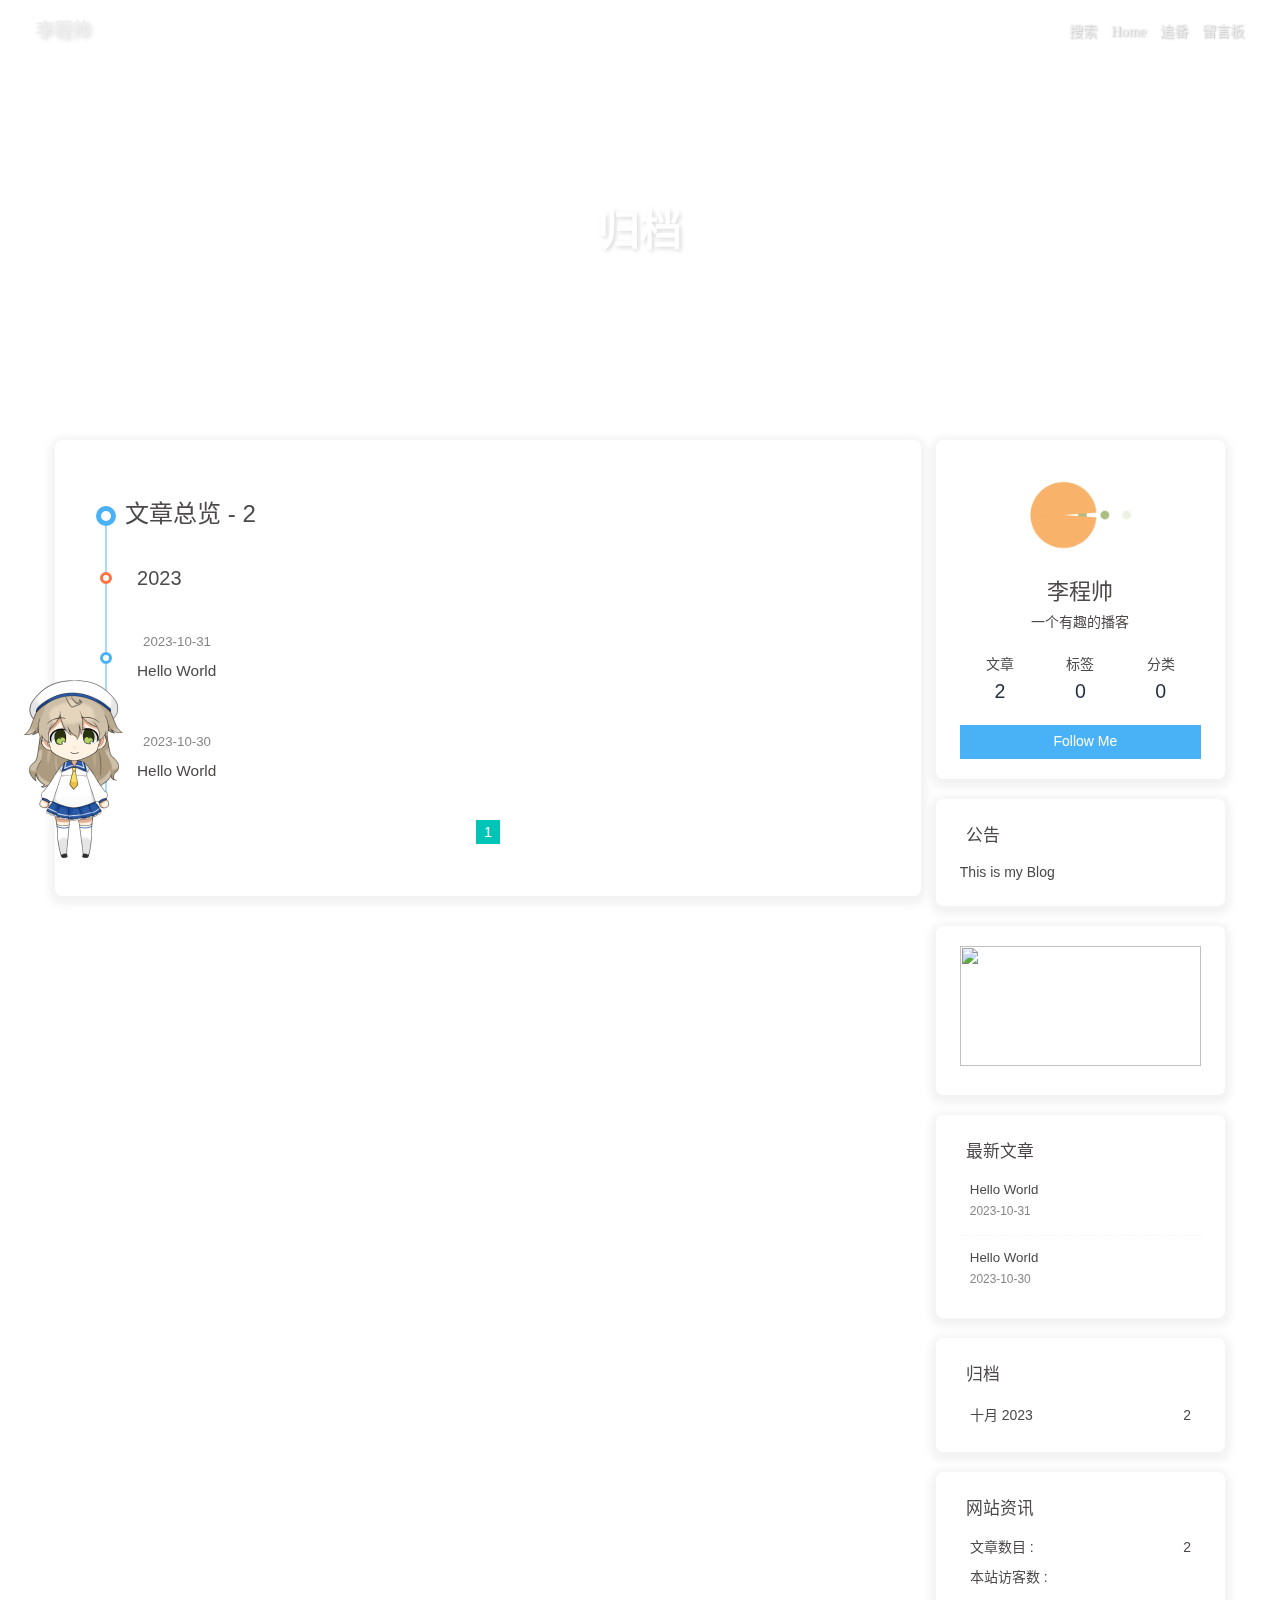
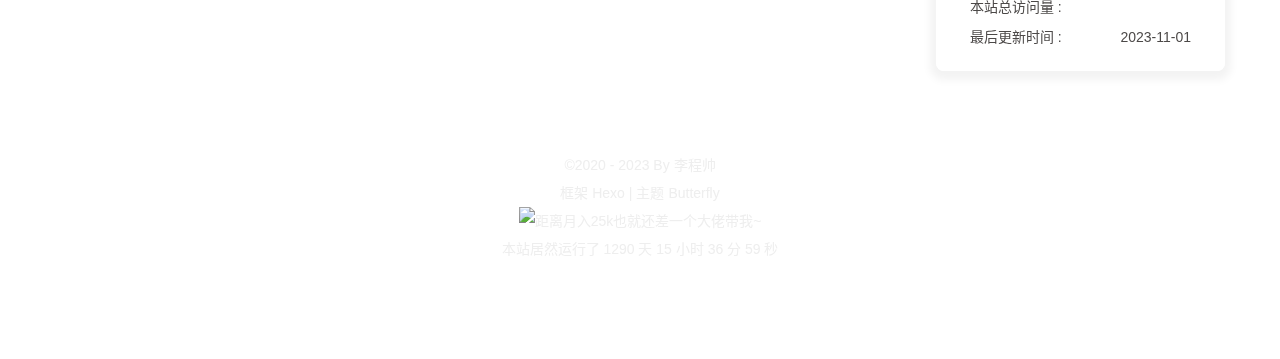
==== archives/index.html @ 9b832ccd "Site updated: 2023-11-01 10:49:32" ====
<!DOCTYPE html><html lang="zh-CN" data-theme="light"><head><meta charset="UTF-8"><meta http-equiv="X-UA-Compatible" content="IE=edge"><meta name="viewport" content="width=device-width, initial-scale=1.0,viewport-fit=cover"><title>归档 | 李程帅</title><meta name="author" content="李程帅"><meta name="copyright" content="李程帅"><meta name="format-detection" content="telephone=no"><meta name="theme-color" content="#ffffff"><meta name="description" content="一个有趣的播客">
<meta property="og:type" content="website">
<meta property="og:title" content="归档">
<meta property="og:url" content="https://lichengshuai123.github.io/archives/index.html">
<meta property="og:site_name" content="李程帅">
<meta property="og:description" content="一个有趣的播客">
<meta property="og:locale" content="zh_CN">
<meta property="og:image" content="https://i.loli.net/2021/02/24/5O1day2nriDzjSu.png">
<meta property="article:author" content="李程帅">
<meta property="article:tag" content="博客,李程帅,一个有趣的播客,李,程帅,生活明朗">
<meta name="twitter:card" content="summary">
<meta name="twitter:image" content="https://i.loli.net/2021/02/24/5O1day2nriDzjSu.png"><link rel="shortcut icon" href="/img/favicon.png"><link rel="canonical" href="https://lichengshuai123.github.io/archives/index.html"><link rel="preconnect" href="//cdn.jsdelivr.net"/><link rel="preconnect" href="//busuanzi.ibruce.info"/><link rel="manifest" href="/manifest.json"/><meta name="msapplication-TileColor" content="#3b70fc"/><link rel="apple-touch-icon" sizes="180x180" href="/img/siteicon/128.png"/><link rel="icon" type="image/png" sizes="32x32" href="/img/siteicon/32.png"/><link rel="icon" type="image/png" sizes="16x16" href="/img/siteicon/16.png"/><link rel="mask-icon" href="/img/siteicon/128.png" color="#5bbad5"/><link rel="stylesheet" href="/css/index.css"><link rel="stylesheet" href="https://cdn.jsdelivr.net/npm/@fortawesome/fontawesome-free/css/all.min.css" media="print" onload="this.media='all'"><link rel="stylesheet" href="https://cdn.jsdelivr.net/npm/@fancyapps/ui/dist/fancybox/fancybox.min.css" media="print" onload="this.media='all'"><script>const GLOBAL_CONFIG = {
  root: '/',
  algolia: undefined,
  localSearch: {"path":"/search.xml","preload":false,"top_n_per_article":1,"unescape":false,"languages":{"hits_empty":"找不到您查询的内容：${query}","hits_stats":"共找到 ${hits} 篇文章"}},
  translate: undefined,
  noticeOutdate: undefined,
  highlight: {"plugin":"highlighjs","highlightCopy":true,"highlightLang":true,"highlightHeightLimit":false},
  copy: {
    success: '复制成功',
    error: '复制错误',
    noSupport: '浏览器不支持'
  },
  relativeDate: {
    homepage: false,
    post: false
  },
  runtime: '',
  dateSuffix: {
    just: '刚刚',
    min: '分钟前',
    hour: '小时前',
    day: '天前',
    month: '个月前'
  },
  copyright: undefined,
  lightbox: 'fancybox',
  Snackbar: undefined,
  infinitegrid: {
    js: 'https://cdn.jsdelivr.net/npm/@egjs/infinitegrid/dist/infinitegrid.min.js',
    buttonText: '加载更多'
  },
  isPhotoFigcaption: false,
  islazyload: false,
  isAnchor: false,
  percent: {
    toc: true,
    rightside: false,
  },
  autoDarkmode: false
}</script><script id="config-diff">var GLOBAL_CONFIG_SITE = {
  title: '归档',
  isPost: false,
  isHome: false,
  isHighlightShrink: false,
  isToc: false,
  postUpdate: '2023-11-01 10:42:16'
}</script><script>(win=>{
      win.saveToLocal = {
        set: (key, value, ttl) => {
          if (ttl === 0) return
          const now = Date.now()
          const expiry = now + ttl * 86400000
          const item = {
            value,
            expiry
          }
          localStorage.setItem(key, JSON.stringify(item))
        },
      
        get: key => {
          const itemStr = localStorage.getItem(key)
      
          if (!itemStr) {
            return undefined
          }
          const item = JSON.parse(itemStr)
          const now = Date.now()
      
          if (now > item.expiry) {
            localStorage.removeItem(key)
            return undefined
          }
          return item.value
        }
      }
    
      win.getScript = (url, attr = {}) => new Promise((resolve, reject) => {
        const script = document.createElement('script')
        script.src = url
        script.async = true
        script.onerror = reject
        script.onload = script.onreadystatechange = function() {
          const loadState = this.readyState
          if (loadState && loadState !== 'loaded' && loadState !== 'complete') return
          script.onload = script.onreadystatechange = null
          resolve()
        }

        Object.keys(attr).forEach(key => {
          script.setAttribute(key, attr[key])
        })

        document.head.appendChild(script)
      })
    
      win.getCSS = (url, id = false) => new Promise((resolve, reject) => {
        const link = document.createElement('link')
        link.rel = 'stylesheet'
        link.href = url
        if (id) link.id = id
        link.onerror = reject
        link.onload = link.onreadystatechange = function() {
          const loadState = this.readyState
          if (loadState && loadState !== 'loaded' && loadState !== 'complete') return
          link.onload = link.onreadystatechange = null
          resolve()
        }
        document.head.appendChild(link)
      })
    
      win.activateDarkMode = () => {
        document.documentElement.setAttribute('data-theme', 'dark')
        if (document.querySelector('meta[name="theme-color"]') !== null) {
          document.querySelector('meta[name="theme-color"]').setAttribute('content', '#0d0d0d')
        }
      }
      win.activateLightMode = () => {
        document.documentElement.setAttribute('data-theme', 'light')
        if (document.querySelector('meta[name="theme-color"]') !== null) {
          document.querySelector('meta[name="theme-color"]').setAttribute('content', '#ffffff')
        }
      }
      const t = saveToLocal.get('theme')
    
        if (t === 'dark') activateDarkMode()
        else if (t === 'light') activateLightMode()
      
      const asideStatus = saveToLocal.get('aside-status')
      if (asideStatus !== undefined) {
        if (asideStatus === 'hide') {
          document.documentElement.classList.add('hide-aside')
        } else {
          document.documentElement.classList.remove('hide-aside')
        }
      }
    
      const detectApple = () => {
        if(/iPad|iPhone|iPod|Macintosh/.test(navigator.userAgent)){
          document.documentElement.classList.add('apple')
        }
      }
      detectApple()
    })(window)</script><link rel="stylesheet" href="/css/custom.css" media="defer" onload="this.media='all'"><!-- hexo injector head_end start --><link rel="stylesheet" href="https://cdn.cbd.int/hexo-butterfly-clock-anzhiyu/lib/clock.min.css" /><link rel="stylesheet" href="https://npm.elemecdn.com/anzhiyu-blog@2.0.4/css/runtime/runtime.min.css" media="print" onload="this.media='all'"><link rel="stylesheet" href="https://cdn.cbd.int/hexo-butterfly-tag-plugins-plus@latest/lib/assets/font-awesome-animation.min.css" media="defer" onload="this.media='all'"><link rel="stylesheet" href="https://cdn.cbd.int/hexo-butterfly-tag-plugins-plus@latest/lib/tag_plugins.css" media="defer" onload="this.media='all'"><script src="https://cdn.cbd.int/hexo-butterfly-tag-plugins-plus@latest/lib/assets/carousel-touch.js"></script><link rel="stylesheet" href="https://cdn.cbd.int/hexo-butterfly-wowjs/lib/animate.min.css" media="print" onload="this.media='screen'"><link rel="stylesheet" href="https://cdn.cbd.int/hexo-filter-gitcalendar/lib/gitcalendar.css" media="print" onload="this.media='all'"><!-- hexo injector head_end end --><meta name="generator" content="Hexo 6.3.0"><link rel="alternate" href="/atom.xml" title="李程帅" type="application/atom+xml">
</head><body><div id="web_bg"></div><div id="sidebar"><div id="menu-mask"></div><div id="sidebar-menus"><div class="avatar-img is-center"><img src="https://i.loli.net/2021/02/24/5O1day2nriDzjSu.png" onerror="onerror=null;src='/img/friend_404.gif'" alt="avatar"/></div><div class="sidebar-site-data site-data is-center"><a href="/archives/"><div class="headline">文章</div><div class="length-num">2</div></a><a href="/tags/"><div class="headline">标签</div><div class="length-num">0</div></a><a href="/categories/"><div class="headline">分类</div><div class="length-num">0</div></a></div><hr class="custom-hr"/><div class="menus_items"><div class="menus_item"><a class="site-page" href="/"><i class="fa-fw fas fa-home"></i><span> Home</span></a></div><div class="menus_item"><a class="site-page" href="/bangumis/index.html"><i class="fa-fw fas fa-home"></i><span> 追番</span></a></div><div class="menus_item"><a class="site-page" href="/comments/"><i class="fa-fw fas fa-envelope"></i><span> 留言板</span></a></div></div></div></div><div class="page" id="body-wrap"><header class="not-home-page" id="page-header"><nav id="nav"><span id="blog-info"><a href="/" title="李程帅"><span class="site-name">李程帅</span></a></span><div id="menus"><div id="search-button"><a class="site-page social-icon search" href="javascript:void(0);"><i class="fas fa-search fa-fw"></i><span> 搜索</span></a></div><div class="menus_items"><div class="menus_item"><a class="site-page" href="/"><i class="fa-fw fas fa-home"></i><span> Home</span></a></div><div class="menus_item"><a class="site-page" href="/bangumis/index.html"><i class="fa-fw fas fa-home"></i><span> 追番</span></a></div><div class="menus_item"><a class="site-page" href="/comments/"><i class="fa-fw fas fa-envelope"></i><span> 留言板</span></a></div></div><div id="toggle-menu"><a class="site-page" href="javascript:void(0);"><i class="fas fa-bars fa-fw"></i></a></div></div></nav><div id="page-site-info"><h1 id="site-title">归档</h1></div></header><main class="layout" id="content-inner"><div id="archive"><div class="article-sort-title">文章总览 - 2</div><div class="article-sort"><div class="article-sort-item year">2023</div><div class="article-sort-item no-article-cover"><div class="article-sort-item-info"><div class="article-sort-item-time"><i class="far fa-calendar-alt"></i><time class="post-meta-date-created" datetime="2023-10-31T08:25:34.477Z" title="发表于 2023-10-31 16:25:34">2023-10-31</time></div><a class="article-sort-item-title" href="/posts/4a17b156.html" title="Hello World">Hello World</a></div></div><div class="article-sort-item no-article-cover"><div class="article-sort-item-info"><div class="article-sort-item-time"><i class="far fa-calendar-alt"></i><time class="post-meta-date-created" datetime="2023-10-30T07:35:59.766Z" title="发表于 2023-10-30 15:35:59">2023-10-30</time></div><a class="article-sort-item-title" href="/posts/4a17b156.html" title="Hello World">Hello World</a></div></div></div><nav id="pagination"><div class="pagination"><span class="page-number current">1</span></div></nav></div><div class="aside-content" id="aside-content"><div class="card-widget card-info"><div class="is-center"><div class="avatar-img"><img src="https://i.loli.net/2021/02/24/5O1day2nriDzjSu.png" onerror="this.onerror=null;this.src='/img/friend_404.gif'" alt="avatar"/></div><div class="author-info__name">李程帅</div><div class="author-info__description">一个有趣的播客</div></div><div class="card-info-data site-data is-center"><a href="/archives/"><div class="headline">文章</div><div class="length-num">2</div></a><a href="/tags/"><div class="headline">标签</div><div class="length-num">0</div></a><a href="/categories/"><div class="headline">分类</div><div class="length-num">0</div></a></div><a id="card-info-btn" target="_blank" rel="noopener" href="https://github.com/xxxxxx"><i class="fab fa-github"></i><span>Follow Me</span></a></div><div class="card-widget card-announcement"><div class="item-headline"><i class="fas fa-bullhorn fa-shake"></i><span>公告</span></div><div class="announcement_content">This is my Blog</div></div><div class="sticky_layout"><div class="card-widget card-recent-post"><div class="item-headline"><i class="fas fa-history"></i><span>最新文章</span></div><div class="aside-list"><div class="aside-list-item no-cover"><div class="content"><a class="title" href="/posts/4a17b156.html" title="Hello World">Hello World</a><time datetime="2023-10-31T08:25:34.477Z" title="发表于 2023-10-31 16:25:34">2023-10-31</time></div></div><div class="aside-list-item no-cover"><div class="content"><a class="title" href="/posts/4a17b156.html" title="Hello World">Hello World</a><time datetime="2023-10-30T07:35:59.766Z" title="发表于 2023-10-30 15:35:59">2023-10-30</time></div></div></div></div><div class="card-widget card-archives"><div class="item-headline"><i class="fas fa-archive"></i><span>归档</span></div><ul class="card-archive-list"><li class="card-archive-list-item"><a class="card-archive-list-link" href="/archives/2023/10/"><span class="card-archive-list-date">十月 2023</span><span class="card-archive-list-count">2</span></a></li></ul></div><div class="card-widget card-webinfo"><div class="item-headline"><i class="fas fa-chart-line"></i><span>网站资讯</span></div><div class="webinfo"><div class="webinfo-item"><div class="item-name">文章数目 :</div><div class="item-count">2</div></div><div class="webinfo-item"><div class="item-name">本站访客数 :</div><div class="item-count" id="busuanzi_value_site_uv"><i class="fa-solid fa-spinner fa-spin"></i></div></div><div class="webinfo-item"><div class="item-name">本站总访问量 :</div><div class="item-count" id="busuanzi_value_site_pv"><i class="fa-solid fa-spinner fa-spin"></i></div></div><div class="webinfo-item"><div class="item-name">最后更新时间 :</div><div class="item-count" id="last-push-date" data-lastPushDate="2023-11-01T02:42:16.725Z"><i class="fa-solid fa-spinner fa-spin"></i></div></div></div></div></div></div></main><footer id="footer"><div id="footer-wrap"><div class="copyright">&copy;2020 - 2023 By 李程帅</div><div class="framework-info"><span>框架 </span><a target="_blank" rel="noopener" href="https://hexo.io">Hexo</a><span class="footer-separator">|</span><span>主题 </span><a target="_blank" rel="noopener" href="https://github.com/jerryc127/hexo-theme-butterfly">Butterfly</a></div></div></footer></div><div id="rightside"><div id="rightside-config-hide"><button id="darkmode" type="button" title="浅色和深色模式转换"><i class="fas fa-adjust"></i></button><button id="hide-aside-btn" type="button" title="单栏和双栏切换"><i class="fas fa-arrows-alt-h"></i></button></div><div id="rightside-config-show"><button id="rightside-config" type="button" title="设置"><i class="fas fa-cog fa-spin"></i></button><button id="go-up" type="button" title="回到顶部"><span class="scroll-percent"></span><i class="fas fa-arrow-up"></i></button></div></div><div><script src="/js/utils.js"></script><script src="/js/main.js"></script><script src="https://cdn.jsdelivr.net/npm/@fancyapps/ui/dist/fancybox/fancybox.umd.min.js"></script><div class="js-pjax"></div><div class="aplayer no-destroy" data-id="8152976493" data-server="netease" data-type="playlist"   data-order="list" data-fixed="true" data-preload="auto" data-autoplay="false" data-mutex="true" ></div><link rel="stylesheet" href="https://cdn.jsdelivr.net/npm/aplayer/dist/APlayer.min.css" media="print" onload="this.media='all'"><script src="https://cdn.jsdelivr.net/npm/aplayer/dist/APlayer.min.js"></script><script src="https://cdn.jsdelivr.net/npm/butterfly-extsrc/metingjs/dist/Meting.min.js"></script><div class="app-refresh" id="app-refresh" style="position: fixed;top: -2.2rem;left: 0;right: 0;z-index: 99999;padding: 0 1rem;font-size: 15px;height: 2.2rem;transition: all 0.3s ease;"><div class="app-refresh-wrap" style=" display: flex;color: #fff;height: 100%;align-items: center;justify-content: center;"><label>✨ 有新文章啦！ 👉</label><a href="javascript:void(0)" onclick="location.reload()"><span style="color: #fff;text-decoration: underline;cursor: pointer;">🍗点击食用🍔</span></a></div></div><script>if ('serviceWorker' in navigator) {
if (navigator.serviceWorker.controller) {
navigator.serviceWorker.addEventListener('controllerchange', function() {
showNotification()
})
}
window.addEventListener('load', function() {
navigator.serviceWorker.register('/sw.js')
})
}
function showNotification() {
if (GLOBAL_CONFIG.Snackbar) {
var snackbarBg =
document.documentElement.getAttribute('data-theme') === 'light' ?
GLOBAL_CONFIG.Snackbar.bgLight :
GLOBAL_CONFIG.Snackbar.bgDark
var snackbarPos = GLOBAL_CONFIG.Snackbar.position
Snackbar.show({
text: '✨ 有新文章啦！ 👉',
backgroundColor: snackbarBg,
duration: 500000,
pos: snackbarPos,
actionText: '🍗点击食用🍔',
actionTextColor: '#fff',
onActionClick: function(e) {
location.reload()
},
})
} else {
var showBg =
document.documentElement.getAttribute('data-theme') === 'light' ?
'#3b70fc' :
'#1f1f1f'
var cssText = `top: 0; background: ${showBg};`
document.getElementById('app-refresh').style.cssText = cssText
}
}</script><script async data-pjax src="//busuanzi.ibruce.info/busuanzi/2.3/busuanzi.pure.mini.js"></script><div id="local-search"><div class="search-dialog"><nav class="search-nav"><span class="search-dialog-title">搜索</span><span id="loading-status"></span><button class="search-close-button"><i class="fas fa-times"></i></button></nav><div class="is-center" id="loading-database"><i class="fas fa-spinner fa-pulse"></i><span>  数据库加载中</span></div><div class="search-wrap"><div id="local-search-input"><div class="local-search-box"><input class="local-search-box--input" placeholder="搜索文章" type="text"/></div></div><hr/><div id="local-search-results"></div><div id="local-search-stats-wrap"></div></div></div><div id="search-mask"></div><script src="/js/search/local-search.js"></script></div></div><!-- hexo injector body_end start --><script data-pjax>
  function butterfly_clock_anzhiyu_injector_config(){
    var parent_div_git = document.getElementsByClassName('sticky_layout')[0];
    var item_html = '<div class="card-widget card-clock"><div class="card-glass"><div class="card-background"><div class="card-content"><div id="hexo_electric_clock"><img class="entered loading" id="card-clock-loading" src="https://cdn.cbd.int/hexo-butterfly-clock-anzhiyu/lib/loading.gif" style="height: 120px; width: 100%;" data-ll-status="loading"/></div></div></div></div></div>';
    console.log('已挂载butterfly_clock_anzhiyu')
    if(parent_div_git) {
      parent_div_git.insertAdjacentHTML("afterbegin",item_html)
    }
  }
  var elist = 'null'.split(',');
  var cpage = location.pathname;
  var epage = 'all';
  var qweather_key = 'c37abbc8c09d4a4fad626cb97861a709';
  var gaud_map_key = 'bf216744635fb672d62b3c14b58763b3';
  var baidu_ak_key = 'undefined';
  var flag = 0;
  var clock_rectangle = '112.982279,28.19409';
  var clock_default_rectangle_enable = 'false';

  for (var i=0;i<elist.length;i++){
    if (cpage.includes(elist[i])){
      flag++;
    }
  }

  if ((epage ==='all')&&(flag == 0)){
    butterfly_clock_anzhiyu_injector_config();
  }
  else if (epage === cpage){
    butterfly_clock_anzhiyu_injector_config();
  }
  </script><script src="https://widget.qweather.net/simple/static/js/he-simple-common.js?v=2.0"></script><script data-pjax src="https://cdn.cbd.int/hexo-butterfly-clock-anzhiyu/lib/clock.min.js"></script><script data-pjax>
  function butterfly_footer_beautify_injector_config(){
    var parent_div_git = document.getElementById('footer-wrap');
    var item_html = '<div id="workboard"></div><p id="ghbdages"><a class="github-badge" target="_blank" href="https://hexo.io/" style="margin-inline:5px" data-title="博客框架为Hexo_v5.4.0" title=""><img src="https://img.shields.io/badge/Frame-Hexo-blue?style=flat&amp;logo=hexo" alt=""/></a><a class="github-badge" target="_blank" href="https://butterfly.js.org/" style="margin-inline:5px" data-title="主题版本Butterfly_v4.2.2" title=""><img src="https://img.shields.io/badge/Theme-Butterfly-6513df?style=flat&amp;logo=bitdefender" alt=""/></a><a class="github-badge" target="_blank" href="https://www.jsdelivr.com/" style="margin-inline:5px" data-title="本站使用JsDelivr为静态资源提供CDN加速" title=""><img src="https://img.shields.io/badge/CDN-jsDelivr-orange?style=flat&amp;logo=jsDelivr" alt=""/></a><a class="github-badge" target="_blank" href="https://beian.miit.gov.cn/#/Integrated/index" style="margin-inline:5px" data-title="本站已在湘进行备案" title=""><img src="https://img.shields.io/badge/湘ICP备-2022004213号-e1d492?style=flat&amp;logo=[data-uri]" alt=""/></a><a class="github-badge" target="_blank" href="https://github.com/" style="margin-inline:5px" data-title="本站项目由Github托管" title=""><img src="https://img.shields.io/badge/Source-Github-d021d6?style=flat&amp;logo=GitHub" alt=""/></a><a class="github-badge" target="_blank" href="http://creativecommons.org/licenses/by-nc-sa/4.0/" style="margin-inline:5px" data-title="本站采用知识共享署名-非商业性使用-相同方式共享4.0国际许可协议进行许可" title=""><img src="https://img.shields.io/badge/Copyright-BY--NC--SA%204.0-d42328?style=flat&amp;logo=Claris" alt=""/></a></p>';
    console.log('已挂载butterfly_footer_beautify')
    parent_div_git.insertAdjacentHTML("beforeend",item_html)
    }
  var elist = 'null'.split(',');
  var cpage = location.pathname;
  var epage = 'all';
  var flag = 0;

  for (var i=0;i<elist.length;i++){
    if (cpage.includes(elist[i])){
      flag++;
    }
  }

  if ((epage ==='all')&&(flag == 0)){
    butterfly_footer_beautify_injector_config();
  }
  else if (epage === cpage){
    butterfly_footer_beautify_injector_config();
  }
  </script><script async src="/js/runtime/runtime.min.js"></script><script async src="/js/ali_font.js"></script><div class="js-pjax"><script async="async">var arr = document.getElementsByClassName('recent-post-item');
for(var i = 0;i<arr.length;i++){
    arr[i].classList.add('wow');
    arr[i].classList.add('animate__zoomIn');
    arr[i].setAttribute('data-wow-duration', '1.5s');
    arr[i].setAttribute('data-wow-delay', '200ms');
    arr[i].setAttribute('data-wow-offset', '30');
    arr[i].setAttribute('data-wow-iteration', '1');
  }</script><script async="async">var arr = document.getElementsByClassName('card-widget');
for(var i = 0;i<arr.length;i++){
    arr[i].classList.add('wow');
    arr[i].classList.add('animate__zoomIn');
    arr[i].setAttribute('data-wow-duration', '');
    arr[i].setAttribute('data-wow-delay', '200ms');
    arr[i].setAttribute('data-wow-offset', '');
    arr[i].setAttribute('data-wow-iteration', '');
  }</script><script async="async">var arr = document.getElementsByClassName('flink-list-card');
for(var i = 0;i<arr.length;i++){
    arr[i].classList.add('wow');
    arr[i].classList.add('animate__flipInY');
    arr[i].setAttribute('data-wow-duration', '3s');
    arr[i].setAttribute('data-wow-delay', '');
    arr[i].setAttribute('data-wow-offset', '');
    arr[i].setAttribute('data-wow-iteration', '');
  }</script><script async="async">var arr = document.getElementsByClassName('flink-list-card');
for(var i = 0;i<arr.length;i++){
    arr[i].classList.add('wow');
    arr[i].classList.add('animate__animated');
    arr[i].setAttribute('data-wow-duration', '3s');
    arr[i].setAttribute('data-wow-delay', '');
    arr[i].setAttribute('data-wow-offset', '');
    arr[i].setAttribute('data-wow-iteration', '');
  }</script><script async="async">var arr = document.getElementsByClassName('article-sort-item');
for(var i = 0;i<arr.length;i++){
    arr[i].classList.add('wow');
    arr[i].classList.add('animate__slideInRight');
    arr[i].setAttribute('data-wow-duration', '1.5s');
    arr[i].setAttribute('data-wow-delay', '');
    arr[i].setAttribute('data-wow-offset', '');
    arr[i].setAttribute('data-wow-iteration', '');
  }</script><script async="async">var arr = document.getElementsByClassName('site-card');
for(var i = 0;i<arr.length;i++){
    arr[i].classList.add('wow');
    arr[i].classList.add('animate__flipInY');
    arr[i].setAttribute('data-wow-duration', '3s');
    arr[i].setAttribute('data-wow-delay', '');
    arr[i].setAttribute('data-wow-offset', '');
    arr[i].setAttribute('data-wow-iteration', '');
  }</script><script async="async">var arr = document.getElementsByClassName('site-card');
for(var i = 0;i<arr.length;i++){
    arr[i].classList.add('wow');
    arr[i].classList.add('animate__animated');
    arr[i].setAttribute('data-wow-duration', '3s');
    arr[i].setAttribute('data-wow-delay', '');
    arr[i].setAttribute('data-wow-offset', '');
    arr[i].setAttribute('data-wow-iteration', '');
  }</script></div><script defer src="https://cdn.cbd.int/hexo-butterfly-wowjs/lib/wow.min.js"></script><script defer src="https://cdn.cbd.int/hexo-butterfly-wowjs/lib/wow_init.js"></script><script data-pjax src="https://cdn.cbd.int/hexo-filter-gitcalendar/lib/gitcalendar.js"></script><script data-pjax>
  function gitcalendar_injector_config(){
      var parent_div_git = document.getElementById('recent-posts');
      var item_html = '<div class="recent-post-item" id="gitcalendarBar" style="width:100%;height:auto;padding:10px;"><style>#git_container{min-height: 280px}@media screen and (max-width:650px) {#git_container{min-height: 0px}}</style><div id="git_loading" style="width:10%;height:100%;margin:0 auto;display: block;"><svg xmlns="http://www.w3.org/2000/svg" xmlns:xlink="http://www.w3.org/1999/xlink" viewBox="0 0 50 50" style="enable-background:new 0 0 50 50" xml:space="preserve"><path fill="#d0d0d0" d="M25.251,6.461c-10.318,0-18.683,8.365-18.683,18.683h4.068c0-8.071,6.543-14.615,14.615-14.615V6.461z" transform="rotate(275.098 25 25)"><animatetransform attributeType="xml" attributeName="transform" type="rotate" from="0 25 25" to="360 25 25" dur="0.6s" repeatCount="indefinite"></animatetransform></path></svg><style>#git_container{display: none;}</style></div><div id="git_container"></div></div>';
      parent_div_git.insertAdjacentHTML("afterbegin",item_html)
      console.log('已挂载gitcalendar')
      }

    if( document.getElementById('recent-posts') && (location.pathname ==='/'|| '/' ==='all')){
        gitcalendar_injector_config()
        GitCalendarInit("https://github.anheyu.com/api?lichengshuai123",['#e4dfd7', '#f9f4dc', '#f7e8aa', '#f7e8aa', '#f8df72', '#fcd217', '#fcc515', '#f28e16', '#fb8b05', '#d85916', '#f43e06'],'lichengshuai123')
    }
  </script><!-- hexo injector body_end end --><script src="/live2dw/lib/L2Dwidget.min.js?094cbace49a39548bed64abff5988b05"></script><script>L2Dwidget.init({"tagMode":false,"debug":false,"model":{"jsonPath":"/live2dw/assets/koharu.model.json"},"display":{"position":"left","width":150,"height":300},"mobile":{"show":true},"log":false,"pluginJsPath":"lib/","pluginModelPath":"assets/","pluginRootPath":"live2dw/"});</script></body></html>
---- css/custom.css ----
/* @font-face {
  font-family: Candyhome;
  src: url(https://npm.elemecdn.com/anzhiyu-blog@1.1.6/fonts/Candyhome.ttf);
  font-display: swap;
  font-weight: lighter;
} */
@font-face {
    font-family: ZhuZiAYuanJWD;
    src: url(https://npm.elemecdn.com/anzhiyu-blog@1.1.6/fonts/ZhuZiAWan.woff2);
    font-display: swap;
    font-weight: lighter;
  }
  
  div#menus {
    font-family: "ZhuZiAYuanJWD";
  }
  h1#site-title {
    font-family: ZhuZiAYuanJWD;
    font-size: 3em !important;
  }
  a.article-title,
  a.blog-slider__title,
  a.categoryBar-list-link,
  h1.post-title {
    font-family: ZhuZiAYuanJWD;
  }
  
  .iconfont {
    font-family: "iconfont" !important;
    font-size: 3em;
    /* 可以定义图标大小 */
    font-style: normal;
    -webkit-font-smoothing: antialiased;
    -moz-osx-font-smoothing: grayscale;
  }
  
  /* 时间轴生肖icon */
  svg.icon {
    /* 这里定义svg.icon，避免和Butterfly自带的note标签冲突 */
    width: 1em;
    height: 1em;
    /* width和height定义图标的默认宽度和高度*/
    vertical-align: -0.15em;
    fill: currentColor;
    overflow: hidden;
  }
  
  .icon-zhongbiao::before {
    color: #f7c768;
  }
  
  /* bilibli番剧插件 */
  #article-container .bangumi-tab.bangumi-active {
    background: var(--anzhiyu-theme);
    color: var(--anzhiyu-ahoverbg);
    border-radius: 10px;
  }
  a.bangumi-tab:hover {
    text-decoration: none !important;
  }
  .bangumi-button:hover {
    background: var(--anzhiyu-theme) !important;
    border-radius: 10px !important;
    color: var(--anzhiyu-ahoverbg) !important;
  }
  a.bangumi-button.bangumi-nextpage:hover {
    text-decoration: none !important;
  }
  .bangumi-button {
    padding: 5px 10px !important;
  }
  
  a.bangumi-tab {
    padding: 5px 10px !important;
  }
  svg.icon.faa-tada {
    font-size: 1.1em;
  }
  .bangumi-info-item {
    border-right: 1px solid #f2b94b;
  }
  .bangumi-info-item span {
    color: #f2b94b;
  }
  .bangumi-info-item em {
    color: #f2b94b;
  }
  
  /* 解决artitalk的图标问题 */
  #uploadSource > svg {
    width: 1.19em;
    height: 1.5em;
  }
  
  /*top-img黑色透明玻璃效果移除，不建议加，除非你执着于完全一图流或者背景图对比色明显 */
  #page-header:not(.not-top-img):before {
    background-color: transparent !important;
  }
  
  /* 首页文章卡片 */
  #recent-posts > .recent-post-item {
    background: rgba(255, 255, 255, 0.9);
  }
  
  /* 首页侧栏卡片 */
  #aside-content .card-widget {
    background: rgba(255, 255, 255, 0.9);
  }
  
  /* 文章页面正文背景 */
  div#post {
    background: rgba(255, 255, 255, 0.9);
  }
  
  /* 分页页面 */
  div#page {
    background: rgba(255, 255, 255, 0.9);
  }
  
  /* 归档页面 */
  div#archive {
    background: rgba(255, 255, 255, 0.9);
  }
  
  /* 标签页面 */
  div#tag {
    background: rgba(255, 255, 255, 0.9);
  }
  
  /* 分类页面 */
  div#category {
    background: rgba(255, 255, 255, 0.9);
  }
  
  /*夜间模式伪类遮罩层透明*/
  [data-theme="dark"] #recent-posts > .recent-post-item {
    background: #121212;
  }
  
  [data-theme="dark"] .card-widget {
    background: #121212 !important;
  }
  
  [data-theme="dark"] div#post {
    background: #121212 !important;
  }
  
  [data-theme="dark"] div#tag {
    background: #121212 !important;
  }
  
  [data-theme="dark"] div#archive {
    background: #121212 !important;
  }
  
  [data-theme="dark"] div#page {
    background: #121212 !important;
  }
  
  [data-theme="dark"] div#category {
    background: #121212 !important;
  }
  
  [data-theme="dark"] div#category {
    background: transparent !important;
  }
  /* 页脚透明 */
  #footer {
    background: transparent !important;
  }
  
  /* 头图透明 */
  #page-header {
    background: transparent !important;
  }
  
  #rightside > div > button {
    border-radius: 5px;
  }
  
  /* 滚动条 */
  
  ::-webkit-scrollbar {
    width: 10px;
    height: 10px;
  }
  
  ::-webkit-scrollbar-thumb {
    background-color: #3b70fc;
    border-radius: 2em;
  }
  
  ::-webkit-scrollbar-corner {
    background-color: transparent;
  }
  
  ::-moz-selection {
    color: #fff;
    background-color: #3b70fc;
  }
  
  /* 音乐播放器 */
  
  /* .aplayer .aplayer-lrc {
    display: none !important;
  } */
  
  .aplayer.aplayer-fixed.aplayer-narrow .aplayer-body {
    left: -66px !important;
    transition: all 0.3s;
    /* 默认情况下缩进左侧66px，只留一点箭头部分 */
  }
  
  .aplayer.aplayer-fixed.aplayer-narrow .aplayer-body:hover {
    left: 0 !important;
    transition: all 0.3s;
    /* 鼠标悬停是左侧缩进归零，完全显示按钮 */
  }
  
  .aplayer.aplayer-fixed {
    z-index: 999999 !important;
  }
  
  /* 评论框  */
  .vwrap {
    box-shadow: 2px 2px 5px #bbb;
    background: rgba(255, 255, 255, 0.3);
    border-radius: 8px;
    padding: 30px;
    margin: 30px 0px 30px 0px;
  }
  
  /* 设置评论框 */
  
  .vcard {
    box-shadow: 2px 2px 5px #bbb;
    background: rgba(255, 255, 255, 0.3);
    border-radius: 8px;
    padding: 30px;
    margin: 30px 0px 0px 0px;
  }
  
  /* md网站下划线 */
  #article-container a:hover {
    text-decoration: none !important;
  }
  
  #article-container #hpp_talk p img {
    display: inline;
  }
  
  /* 404页面 */
  #error-wrap {
    position: absolute;
    top: 40%;
    right: 0;
    left: 0;
    margin: 0 auto;
    padding: 0 1rem;
    max-width: 1000px;
    transform: translate(0, -50%);
  }
  
  #error-wrap .error-content {
    display: flex;
    flex-direction: row;
    justify-content: center;
    align-items: center;
    margin: 0 1rem;
    height: 18rem;
    border-radius: 8px;
    background: var(--card-bg);
    box-shadow: var(--card-box-shadow);
    transition: all 0.3s;
  }
  
  #error-wrap .error-content .error-img {
    box-flex: 1;
    flex: 1;
    height: 100%;
    border-top-left-radius: 8px;
    border-bottom-left-radius: 8px;
    background-color: #3b70fc;
    background-position: center;
    background-size: cover;
  }
  
  #error-wrap .error-content .error-info {
    box-flex: 1;
    flex: 1;
    padding: 0.5rem;
    text-align: center;
    font-size: 14px;
    font-family: Titillium Web, "PingFang SC", "Hiragino Sans GB", "Microsoft JhengHei", "Microsoft YaHei", sans-serif;
  }
  #error-wrap .error-content .error-info .error_title {
    margin-top: -4rem;
    font-size: 9em;
  }
  #error-wrap .error-content .error-info .error_subtitle {
    margin-top: -3.5rem;
    word-break: break-word;
    font-size: 1.6em;
  }
  #error-wrap .error-content .error-info a {
    display: inline-block;
    margin-top: 0.5rem;
    padding: 0.3rem 1.5rem;
    background: var(--btn-bg);
    color: var(--btn-color);
  }
  
  #body-wrap.error .aside-list {
    display: flex;
    flex-direction: row;
    flex-wrap: nowrap;
    bottom: 0px;
    position: absolute;
    padding: 1rem;
    width: 100%;
    overflow: scroll;
  }
  
  #body-wrap.error .aside-list .aside-list-group {
    display: flex;
    flex-direction: row;
    flex-wrap: nowrap;
    max-width: 1200px;
    margin: 0 auto;
  }
  
  #body-wrap.error .aside-list .aside-list-item {
    padding: 0.5rem;
  }
  
  #body-wrap.error .aside-list .aside-list-item img {
    width: 100%;
    object-fit: cover;
    border-radius: 12px;
  }
  
  #body-wrap.error .aside-list .aside-list-item .thumbnail {
    overflow: hidden;
    width: 230px;
    height: 143px;
    background: var(--anzhiyu-card-bg);
    display: flex;
  }
  
  #body-wrap.error .aside-list .aside-list-item .content .title {
    -webkit-line-clamp: 2;
    overflow: hidden;
    display: -webkit-box;
    -webkit-box-orient: vertical;
    line-height: 1.5;
    justify-content: center;
    align-items: flex-end;
    align-content: center;
    padding-top: 0.5rem;
    color: white;
  }
  
  #body-wrap.error .aside-list .aside-list-item .content time {
    display: none;
  }
  
  /* 代码框主题 */
  #article-container figure.highlight {
    border-radius: 10px;
  }
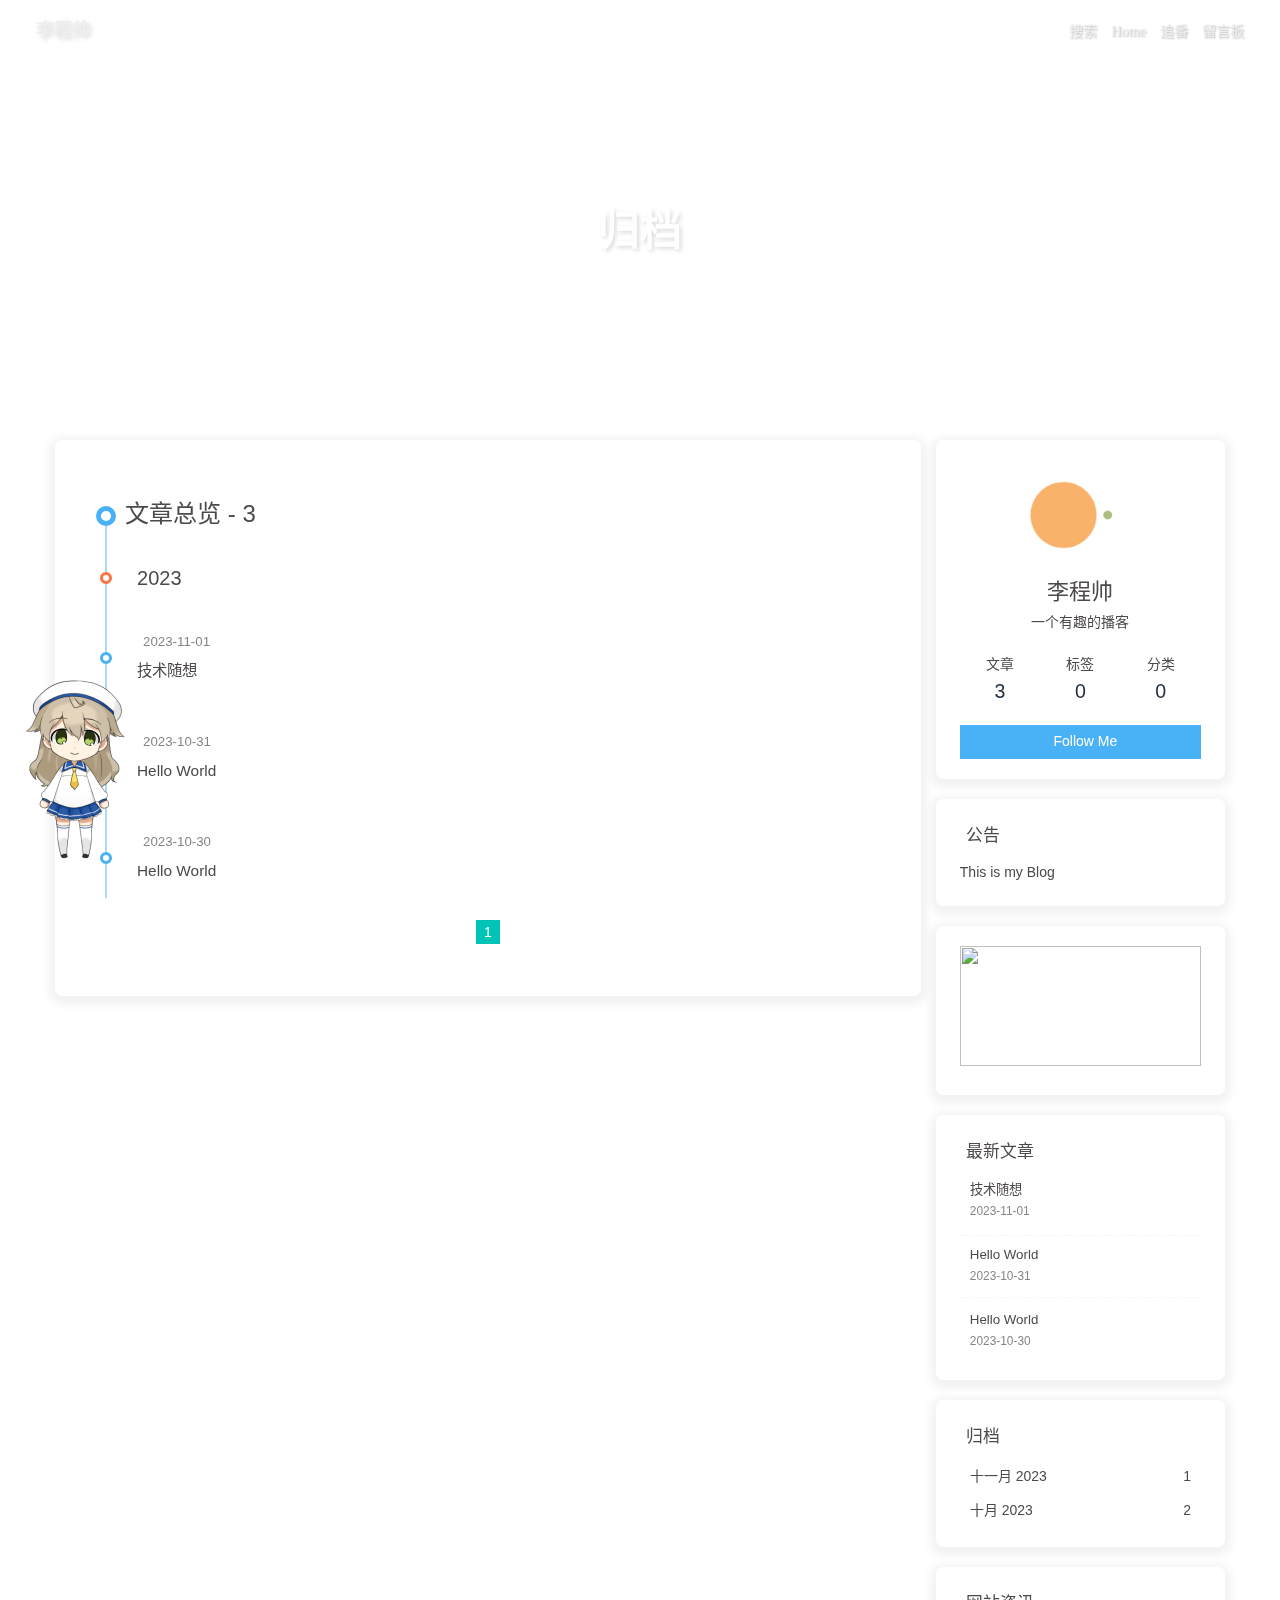
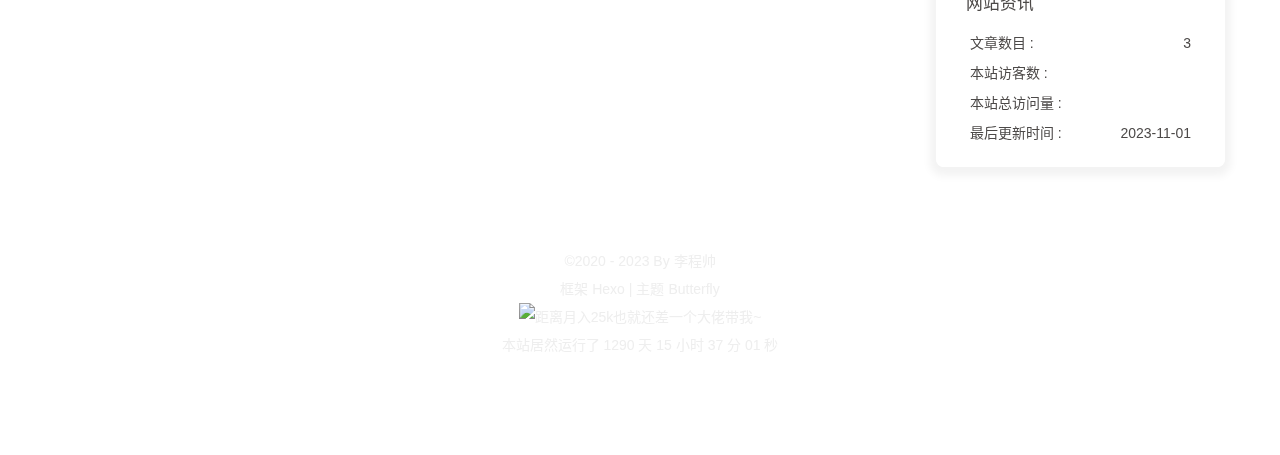
==== commit 810b75cf: "Site updated: 2023-11-01 10:58:13" ====
--- a/archives/index.html
+++ b/archives/index.html
@@ -54,7 +54,7 @@
   isHome: false,
   isHighlightShrink: false,
   isToc: false,
-  postUpdate: '2023-11-01 10:42:16'
+  postUpdate: '2023-11-01 10:54:49'
 }</script><script>(win=>{
       win.saveToLocal = {
         set: (key, value, ttl) => {
@@ -151,8 +151,8 @@
         }
       }
       detectApple()
-    })(window)</script><link rel="stylesheet" href="/css/custom.css" media="defer" onload="this.media='all'"><!-- hexo injector head_end start --><link rel="stylesheet" href="https://cdn.cbd.int/hexo-butterfly-clock-anzhiyu/lib/clock.min.css" /><link rel="stylesheet" href="https://npm.elemecdn.com/anzhiyu-blog@2.0.4/css/runtime/runtime.min.css" media="print" onload="this.media='all'"><link rel="stylesheet" href="https://cdn.cbd.int/hexo-butterfly-tag-plugins-plus@latest/lib/assets/font-awesome-animation.min.css" media="defer" onload="this.media='all'"><link rel="stylesheet" href="https://cdn.cbd.int/hexo-butterfly-tag-plugins-plus@latest/lib/tag_plugins.css" media="defer" onload="this.media='all'"><script src="https://cdn.cbd.int/hexo-butterfly-tag-plugins-plus@latest/lib/assets/carousel-touch.js"></script><link rel="stylesheet" href="https://cdn.cbd.int/hexo-butterfly-wowjs/lib/animate.min.css" media="print" onload="this.media='screen'"><link rel="stylesheet" href="https://cdn.cbd.int/hexo-filter-gitcalendar/lib/gitcalendar.css" media="print" onload="this.media='all'"><!-- hexo injector head_end end --><meta name="generator" content="Hexo 6.3.0"><link rel="alternate" href="/atom.xml" title="李程帅" type="application/atom+xml">
-</head><body><div id="web_bg"></div><div id="sidebar"><div id="menu-mask"></div><div id="sidebar-menus"><div class="avatar-img is-center"><img src="https://i.loli.net/2021/02/24/5O1day2nriDzjSu.png" onerror="onerror=null;src='/img/friend_404.gif'" alt="avatar"/></div><div class="sidebar-site-data site-data is-center"><a href="/archives/"><div class="headline">文章</div><div class="length-num">2</div></a><a href="/tags/"><div class="headline">标签</div><div class="length-num">0</div></a><a href="/categories/"><div class="headline">分类</div><div class="length-num">0</div></a></div><hr class="custom-hr"/><div class="menus_items"><div class="menus_item"><a class="site-page" href="/"><i class="fa-fw fas fa-home"></i><span> Home</span></a></div><div class="menus_item"><a class="site-page" href="/bangumis/index.html"><i class="fa-fw fas fa-home"></i><span> 追番</span></a></div><div class="menus_item"><a class="site-page" href="/comments/"><i class="fa-fw fas fa-envelope"></i><span> 留言板</span></a></div></div></div></div><div class="page" id="body-wrap"><header class="not-home-page" id="page-header"><nav id="nav"><span id="blog-info"><a href="/" title="李程帅"><span class="site-name">李程帅</span></a></span><div id="menus"><div id="search-button"><a class="site-page social-icon search" href="javascript:void(0);"><i class="fas fa-search fa-fw"></i><span> 搜索</span></a></div><div class="menus_items"><div class="menus_item"><a class="site-page" href="/"><i class="fa-fw fas fa-home"></i><span> Home</span></a></div><div class="menus_item"><a class="site-page" href="/bangumis/index.html"><i class="fa-fw fas fa-home"></i><span> 追番</span></a></div><div class="menus_item"><a class="site-page" href="/comments/"><i class="fa-fw fas fa-envelope"></i><span> 留言板</span></a></div></div><div id="toggle-menu"><a class="site-page" href="javascript:void(0);"><i class="fas fa-bars fa-fw"></i></a></div></div></nav><div id="page-site-info"><h1 id="site-title">归档</h1></div></header><main class="layout" id="content-inner"><div id="archive"><div class="article-sort-title">文章总览 - 2</div><div class="article-sort"><div class="article-sort-item year">2023</div><div class="article-sort-item no-article-cover"><div class="article-sort-item-info"><div class="article-sort-item-time"><i class="far fa-calendar-alt"></i><time class="post-meta-date-created" datetime="2023-10-31T08:25:34.477Z" title="发表于 2023-10-31 16:25:34">2023-10-31</time></div><a class="article-sort-item-title" href="/posts/4a17b156.html" title="Hello World">Hello World</a></div></div><div class="article-sort-item no-article-cover"><div class="article-sort-item-info"><div class="article-sort-item-time"><i class="far fa-calendar-alt"></i><time class="post-meta-date-created" datetime="2023-10-30T07:35:59.766Z" title="发表于 2023-10-30 15:35:59">2023-10-30</time></div><a class="article-sort-item-title" href="/posts/4a17b156.html" title="Hello World">Hello World</a></div></div></div><nav id="pagination"><div class="pagination"><span class="page-number current">1</span></div></nav></div><div class="aside-content" id="aside-content"><div class="card-widget card-info"><div class="is-center"><div class="avatar-img"><img src="https://i.loli.net/2021/02/24/5O1day2nriDzjSu.png" onerror="this.onerror=null;this.src='/img/friend_404.gif'" alt="avatar"/></div><div class="author-info__name">李程帅</div><div class="author-info__description">一个有趣的播客</div></div><div class="card-info-data site-data is-center"><a href="/archives/"><div class="headline">文章</div><div class="length-num">2</div></a><a href="/tags/"><div class="headline">标签</div><div class="length-num">0</div></a><a href="/categories/"><div class="headline">分类</div><div class="length-num">0</div></a></div><a id="card-info-btn" target="_blank" rel="noopener" href="https://github.com/xxxxxx"><i class="fab fa-github"></i><span>Follow Me</span></a></div><div class="card-widget card-announcement"><div class="item-headline"><i class="fas fa-bullhorn fa-shake"></i><span>公告</span></div><div class="announcement_content">This is my Blog</div></div><div class="sticky_layout"><div class="card-widget card-recent-post"><div class="item-headline"><i class="fas fa-history"></i><span>最新文章</span></div><div class="aside-list"><div class="aside-list-item no-cover"><div class="content"><a class="title" href="/posts/4a17b156.html" title="Hello World">Hello World</a><time datetime="2023-10-31T08:25:34.477Z" title="发表于 2023-10-31 16:25:34">2023-10-31</time></div></div><div class="aside-list-item no-cover"><div class="content"><a class="title" href="/posts/4a17b156.html" title="Hello World">Hello World</a><time datetime="2023-10-30T07:35:59.766Z" title="发表于 2023-10-30 15:35:59">2023-10-30</time></div></div></div></div><div class="card-widget card-archives"><div class="item-headline"><i class="fas fa-archive"></i><span>归档</span></div><ul class="card-archive-list"><li class="card-archive-list-item"><a class="card-archive-list-link" href="/archives/2023/10/"><span class="card-archive-list-date">十月 2023</span><span class="card-archive-list-count">2</span></a></li></ul></div><div class="card-widget card-webinfo"><div class="item-headline"><i class="fas fa-chart-line"></i><span>网站资讯</span></div><div class="webinfo"><div class="webinfo-item"><div class="item-name">文章数目 :</div><div class="item-count">2</div></div><div class="webinfo-item"><div class="item-name">本站访客数 :</div><div class="item-count" id="busuanzi_value_site_uv"><i class="fa-solid fa-spinner fa-spin"></i></div></div><div class="webinfo-item"><div class="item-name">本站总访问量 :</div><div class="item-count" id="busuanzi_value_site_pv"><i class="fa-solid fa-spinner fa-spin"></i></div></div><div class="webinfo-item"><div class="item-name">最后更新时间 :</div><div class="item-count" id="last-push-date" data-lastPushDate="2023-11-01T02:42:16.725Z"><i class="fa-solid fa-spinner fa-spin"></i></div></div></div></div></div></div></main><footer id="footer"><div id="footer-wrap"><div class="copyright">&copy;2020 - 2023 By 李程帅</div><div class="framework-info"><span>框架 </span><a target="_blank" rel="noopener" href="https://hexo.io">Hexo</a><span class="footer-separator">|</span><span>主题 </span><a target="_blank" rel="noopener" href="https://github.com/jerryc127/hexo-theme-butterfly">Butterfly</a></div></div></footer></div><div id="rightside"><div id="rightside-config-hide"><button id="darkmode" type="button" title="浅色和深色模式转换"><i class="fas fa-adjust"></i></button><button id="hide-aside-btn" type="button" title="单栏和双栏切换"><i class="fas fa-arrows-alt-h"></i></button></div><div id="rightside-config-show"><button id="rightside-config" type="button" title="设置"><i class="fas fa-cog fa-spin"></i></button><button id="go-up" type="button" title="回到顶部"><span class="scroll-percent"></span><i class="fas fa-arrow-up"></i></button></div></div><div><script src="/js/utils.js"></script><script src="/js/main.js"></script><script src="https://cdn.jsdelivr.net/npm/@fancyapps/ui/dist/fancybox/fancybox.umd.min.js"></script><div class="js-pjax"></div><div class="aplayer no-destroy" data-id="8152976493" data-server="netease" data-type="playlist"   data-order="list" data-fixed="true" data-preload="auto" data-autoplay="false" data-mutex="true" ></div><link rel="stylesheet" href="https://cdn.jsdelivr.net/npm/aplayer/dist/APlayer.min.css" media="print" onload="this.media='all'"><script src="https://cdn.jsdelivr.net/npm/aplayer/dist/APlayer.min.js"></script><script src="https://cdn.jsdelivr.net/npm/butterfly-extsrc/metingjs/dist/Meting.min.js"></script><div class="app-refresh" id="app-refresh" style="position: fixed;top: -2.2rem;left: 0;right: 0;z-index: 99999;padding: 0 1rem;font-size: 15px;height: 2.2rem;transition: all 0.3s ease;"><div class="app-refresh-wrap" style=" display: flex;color: #fff;height: 100%;align-items: center;justify-content: center;"><label>✨ 有新文章啦！ 👉</label><a href="javascript:void(0)" onclick="location.reload()"><span style="color: #fff;text-decoration: underline;cursor: pointer;">🍗点击食用🍔</span></a></div></div><script>if ('serviceWorker' in navigator) {
+    })(window)</script><link rel="stylesheet" href="/css/custom.css" media="defer" onload="this.media='all'"><!-- hexo injector head_end start --><link rel="stylesheet" href="https://cdn.cbd.int/hexo-butterfly-clock-anzhiyu/lib/clock.min.css" /><link rel="stylesheet" href="https://cdn.cbd.int/hexo-butterfly-tag-plugins-plus@latest/lib/assets/font-awesome-animation.min.css" media="defer" onload="this.media='all'"><link rel="stylesheet" href="https://cdn.cbd.int/hexo-butterfly-tag-plugins-plus@latest/lib/tag_plugins.css" media="defer" onload="this.media='all'"><script src="https://cdn.cbd.int/hexo-butterfly-tag-plugins-plus@latest/lib/assets/carousel-touch.js"></script><link rel="stylesheet" href="https://npm.elemecdn.com/anzhiyu-blog@2.0.4/css/runtime/runtime.min.css" media="print" onload="this.media='all'"><link rel="stylesheet" href="https://cdn.cbd.int/hexo-butterfly-wowjs/lib/animate.min.css" media="print" onload="this.media='screen'"><!-- hexo injector head_end end --><meta name="generator" content="Hexo 6.3.0"><link rel="alternate" href="/atom.xml" title="李程帅" type="application/atom+xml">
+</head><body><div id="web_bg"></div><div id="sidebar"><div id="menu-mask"></div><div id="sidebar-menus"><div class="avatar-img is-center"><img src="https://i.loli.net/2021/02/24/5O1day2nriDzjSu.png" onerror="onerror=null;src='/img/friend_404.gif'" alt="avatar"/></div><div class="sidebar-site-data site-data is-center"><a href="/archives/"><div class="headline">文章</div><div class="length-num">3</div></a><a href="/tags/"><div class="headline">标签</div><div class="length-num">0</div></a><a href="/categories/"><div class="headline">分类</div><div class="length-num">0</div></a></div><hr class="custom-hr"/><div class="menus_items"><div class="menus_item"><a class="site-page" href="/"><i class="fa-fw fas fa-home"></i><span> Home</span></a></div><div class="menus_item"><a class="site-page" href="/bangumis/index.html"><i class="fa-fw fas fa-home"></i><span> 追番</span></a></div><div class="menus_item"><a class="site-page" href="/comments/"><i class="fa-fw fas fa-envelope"></i><span> 留言板</span></a></div></div></div></div><div class="page" id="body-wrap"><header class="not-home-page" id="page-header"><nav id="nav"><span id="blog-info"><a href="/" title="李程帅"><span class="site-name">李程帅</span></a></span><div id="menus"><div id="search-button"><a class="site-page social-icon search" href="javascript:void(0);"><i class="fas fa-search fa-fw"></i><span> 搜索</span></a></div><div class="menus_items"><div class="menus_item"><a class="site-page" href="/"><i class="fa-fw fas fa-home"></i><span> Home</span></a></div><div class="menus_item"><a class="site-page" href="/bangumis/index.html"><i class="fa-fw fas fa-home"></i><span> 追番</span></a></div><div class="menus_item"><a class="site-page" href="/comments/"><i class="fa-fw fas fa-envelope"></i><span> 留言板</span></a></div></div><div id="toggle-menu"><a class="site-page" href="javascript:void(0);"><i class="fas fa-bars fa-fw"></i></a></div></div></nav><div id="page-site-info"><h1 id="site-title">归档</h1></div></header><main class="layout" id="content-inner"><div id="archive"><div class="article-sort-title">文章总览 - 3</div><div class="article-sort"><div class="article-sort-item year">2023</div><div class="article-sort-item no-article-cover"><div class="article-sort-item-info"><div class="article-sort-item-time"><i class="far fa-calendar-alt"></i><time class="post-meta-date-created" datetime="2023-11-01T02:50:08.000Z" title="发表于 2023-11-01 10:50:08">2023-11-01</time></div><a class="article-sort-item-title" href="/posts/dfb8a81f.html" title="技术随想">技术随想</a></div></div><div class="article-sort-item no-article-cover"><div class="article-sort-item-info"><div class="article-sort-item-time"><i class="far fa-calendar-alt"></i><time class="post-meta-date-created" datetime="2023-10-31T08:25:34.477Z" title="发表于 2023-10-31 16:25:34">2023-10-31</time></div><a class="article-sort-item-title" href="/posts/4a17b156.html" title="Hello World">Hello World</a></div></div><div class="article-sort-item no-article-cover"><div class="article-sort-item-info"><div class="article-sort-item-time"><i class="far fa-calendar-alt"></i><time class="post-meta-date-created" datetime="2023-10-30T07:35:59.766Z" title="发表于 2023-10-30 15:35:59">2023-10-30</time></div><a class="article-sort-item-title" href="/posts/4a17b156.html" title="Hello World">Hello World</a></div></div></div><nav id="pagination"><div class="pagination"><span class="page-number current">1</span></div></nav></div><div class="aside-content" id="aside-content"><div class="card-widget card-info"><div class="is-center"><div class="avatar-img"><img src="https://i.loli.net/2021/02/24/5O1day2nriDzjSu.png" onerror="this.onerror=null;this.src='/img/friend_404.gif'" alt="avatar"/></div><div class="author-info__name">李程帅</div><div class="author-info__description">一个有趣的播客</div></div><div class="card-info-data site-data is-center"><a href="/archives/"><div class="headline">文章</div><div class="length-num">3</div></a><a href="/tags/"><div class="headline">标签</div><div class="length-num">0</div></a><a href="/categories/"><div class="headline">分类</div><div class="length-num">0</div></a></div><a id="card-info-btn" target="_blank" rel="noopener" href="https://github.com/xxxxxx"><i class="fab fa-github"></i><span>Follow Me</span></a></div><div class="card-widget card-announcement"><div class="item-headline"><i class="fas fa-bullhorn fa-shake"></i><span>公告</span></div><div class="announcement_content">This is my Blog</div></div><div class="sticky_layout"><div class="card-widget card-recent-post"><div class="item-headline"><i class="fas fa-history"></i><span>最新文章</span></div><div class="aside-list"><div class="aside-list-item no-cover"><div class="content"><a class="title" href="/posts/dfb8a81f.html" title="技术随想">技术随想</a><time datetime="2023-11-01T02:50:08.000Z" title="发表于 2023-11-01 10:50:08">2023-11-01</time></div></div><div class="aside-list-item no-cover"><div class="content"><a class="title" href="/posts/4a17b156.html" title="Hello World">Hello World</a><time datetime="2023-10-31T08:25:34.477Z" title="发表于 2023-10-31 16:25:34">2023-10-31</time></div></div><div class="aside-list-item no-cover"><div class="content"><a class="title" href="/posts/4a17b156.html" title="Hello World">Hello World</a><time datetime="2023-10-30T07:35:59.766Z" title="发表于 2023-10-30 15:35:59">2023-10-30</time></div></div></div></div><div class="card-widget card-archives"><div class="item-headline"><i class="fas fa-archive"></i><span>归档</span></div><ul class="card-archive-list"><li class="card-archive-list-item"><a class="card-archive-list-link" href="/archives/2023/11/"><span class="card-archive-list-date">十一月 2023</span><span class="card-archive-list-count">1</span></a></li><li class="card-archive-list-item"><a class="card-archive-list-link" href="/archives/2023/10/"><span class="card-archive-list-date">十月 2023</span><span class="card-archive-list-count">2</span></a></li></ul></div><div class="card-widget card-webinfo"><div class="item-headline"><i class="fas fa-chart-line"></i><span>网站资讯</span></div><div class="webinfo"><div class="webinfo-item"><div class="item-name">文章数目 :</div><div class="item-count">3</div></div><div class="webinfo-item"><div class="item-name">本站访客数 :</div><div class="item-count" id="busuanzi_value_site_uv"><i class="fa-solid fa-spinner fa-spin"></i></div></div><div class="webinfo-item"><div class="item-name">本站总访问量 :</div><div class="item-count" id="busuanzi_value_site_pv"><i class="fa-solid fa-spinner fa-spin"></i></div></div><div class="webinfo-item"><div class="item-name">最后更新时间 :</div><div class="item-count" id="last-push-date" data-lastPushDate="2023-11-01T02:54:49.580Z"><i class="fa-solid fa-spinner fa-spin"></i></div></div></div></div></div></div></main><footer id="footer"><div id="footer-wrap"><div class="copyright">&copy;2020 - 2023 By 李程帅</div><div class="framework-info"><span>框架 </span><a target="_blank" rel="noopener" href="https://hexo.io">Hexo</a><span class="footer-separator">|</span><span>主题 </span><a target="_blank" rel="noopener" href="https://github.com/jerryc127/hexo-theme-butterfly">Butterfly</a></div></div></footer></div><div id="rightside"><div id="rightside-config-hide"><button id="darkmode" type="button" title="浅色和深色模式转换"><i class="fas fa-adjust"></i></button><button id="hide-aside-btn" type="button" title="单栏和双栏切换"><i class="fas fa-arrows-alt-h"></i></button></div><div id="rightside-config-show"><button id="rightside-config" type="button" title="设置"><i class="fas fa-cog fa-spin"></i></button><button id="go-up" type="button" title="回到顶部"><span class="scroll-percent"></span><i class="fas fa-arrow-up"></i></button></div></div><div><script src="/js/utils.js"></script><script src="/js/main.js"></script><script src="https://cdn.jsdelivr.net/npm/@fancyapps/ui/dist/fancybox/fancybox.umd.min.js"></script><div class="js-pjax"></div><div class="aplayer no-destroy" data-id="8152976493" data-server="netease" data-type="playlist"   data-order="list" data-fixed="true" data-preload="auto" data-autoplay="false" data-mutex="true" ></div><link rel="stylesheet" href="https://cdn.jsdelivr.net/npm/aplayer/dist/APlayer.min.css" media="print" onload="this.media='all'"><script src="https://cdn.jsdelivr.net/npm/aplayer/dist/APlayer.min.js"></script><script src="https://cdn.jsdelivr.net/npm/butterfly-extsrc/metingjs/dist/Meting.min.js"></script><div class="app-refresh" id="app-refresh" style="position: fixed;top: -2.2rem;left: 0;right: 0;z-index: 99999;padding: 0 1rem;font-size: 15px;height: 2.2rem;transition: all 0.3s ease;"><div class="app-refresh-wrap" style=" display: flex;color: #fff;height: 100%;align-items: center;justify-content: center;"><label>✨ 有新文章啦！ 👉</label><a href="javascript:void(0)" onclick="location.reload()"><span style="color: #fff;text-decoration: underline;cursor: pointer;">🍗点击食用🍔</span></a></div></div><script>if ('serviceWorker' in navigator) {
 if (navigator.serviceWorker.controller) {
 navigator.serviceWorker.addEventListener('controllerchange', function() {
 showNotification()
@@ -219,7 +219,7 @@
   else if (epage === cpage){
     butterfly_clock_anzhiyu_injector_config();
   }
-  </script><script src="https://widget.qweather.net/simple/static/js/he-simple-common.js?v=2.0"></script><script data-pjax src="https://cdn.cbd.int/hexo-butterfly-clock-anzhiyu/lib/clock.min.js"></script><script data-pjax>
+  </script><script src="https://widget.qweather.net/simple/static/js/he-simple-common.js?v=2.0"></script><script data-pjax src="https://cdn.cbd.int/hexo-butterfly-clock-anzhiyu/lib/clock.min.js"></script><script async src="/js/ali_font.js"></script><script data-pjax>
   function butterfly_footer_beautify_injector_config(){
     var parent_div_git = document.getElementById('footer-wrap');
     var item_html = '<div id="workboard"></div><p id="ghbdages"><a class="github-badge" target="_blank" href="https://hexo.io/" style="margin-inline:5px" data-title="博客框架为Hexo_v5.4.0" title=""><img src="https://img.shields.io/badge/Frame-Hexo-blue?style=flat&amp;logo=hexo" alt=""/></a><a class="github-badge" target="_blank" href="https://butterfly.js.org/" style="margin-inline:5px" data-title="主题版本Butterfly_v4.2.2" title=""><img src="https://img.shields.io/badge/Theme-Butterfly-6513df?style=flat&amp;logo=bitdefender" alt=""/></a><a class="github-badge" target="_blank" href="https://www.jsdelivr.com/" style="margin-inline:5px" data-title="本站使用JsDelivr为静态资源提供CDN加速" title=""><img src="https://img.shields.io/badge/CDN-jsDelivr-orange?style=flat&amp;logo=jsDelivr" alt=""/></a><a class="github-badge" target="_blank" href="https://beian.miit.gov.cn/#/Integrated/index" style="margin-inline:5px" data-title="本站已在湘进行备案" title=""><img src="https://img.shields.io/badge/湘ICP备-2022004213号-e1d492?style=flat&amp;logo=[data-uri]" alt=""/></a><a class="github-badge" target="_blank" href="https://github.com/" style="margin-inline:5px" data-title="本站项目由Github托管" title=""><img src="https://img.shields.io/badge/Source-Github-d021d6?style=flat&amp;logo=GitHub" alt=""/></a><a class="github-badge" target="_blank" href="http://creativecommons.org/licenses/by-nc-sa/4.0/" style="margin-inline:5px" data-title="本站采用知识共享署名-非商业性使用-相同方式共享4.0国际许可协议进行许可" title=""><img src="https://img.shields.io/badge/Copyright-BY--NC--SA%204.0-d42328?style=flat&amp;logo=Claris" alt=""/></a></p>';
@@ -243,7 +243,7 @@
   else if (epage === cpage){
     butterfly_footer_beautify_injector_config();
   }
-  </script><script async src="/js/runtime/runtime.min.js"></script><script async src="/js/ali_font.js"></script><div class="js-pjax"><script async="async">var arr = document.getElementsByClassName('recent-post-item');
+  </script><script async src="/js/runtime/runtime.min.js"></script><div class="js-pjax"><script async="async">var arr = document.getElementsByClassName('recent-post-item');
 for(var i = 0;i<arr.length;i++){
     arr[i].classList.add('wow');
     arr[i].classList.add('animate__zoomIn');
@@ -299,16 +299,4 @@
     arr[i].setAttribute('data-wow-delay', '');
     arr[i].setAttribute('data-wow-offset', '');
     arr[i].setAttribute('data-wow-iteration', '');
-  }</script></div><script defer src="https://cdn.cbd.int/hexo-butterfly-wowjs/lib/wow.min.js"></script><script defer src="https://cdn.cbd.int/hexo-butterfly-wowjs/lib/wow_init.js"></script><script data-pjax src="https://cdn.cbd.int/hexo-filter-gitcalendar/lib/gitcalendar.js"></script><script data-pjax>
-  function gitcalendar_injector_config(){
-      var parent_div_git = document.getElementById('recent-posts');
-      var item_html = '<div class="recent-post-item" id="gitcalendarBar" style="width:100%;height:auto;padding:10px;"><style>#git_container{min-height: 280px}@media screen and (max-width:650px) {#git_container{min-height: 0px}}</style><div id="git_loading" style="width:10%;height:100%;margin:0 auto;display: block;"><svg xmlns="http://www.w3.org/2000/svg" xmlns:xlink="http://www.w3.org/1999/xlink" viewBox="0 0 50 50" style="enable-background:new 0 0 50 50" xml:space="preserve"><path fill="#d0d0d0" d="M25.251,6.461c-10.318,0-18.683,8.365-18.683,18.683h4.068c0-8.071,6.543-14.615,14.615-14.615V6.461z" transform="rotate(275.098 25 25)"><animatetransform attributeType="xml" attributeName="transform" type="rotate" from="0 25 25" to="360 25 25" dur="0.6s" repeatCount="indefinite"></animatetransform></path></svg><style>#git_container{display: none;}</style></div><div id="git_container"></div></div>';
-      parent_div_git.insertAdjacentHTML("afterbegin",item_html)
-      console.log('已挂载gitcalendar')
-      }
-
-    if( document.getElementById('recent-posts') && (location.pathname ==='/'|| '/' ==='all')){
-        gitcalendar_injector_config()
-        GitCalendarInit("https://github.anheyu.com/api?lichengshuai123",['#e4dfd7', '#f9f4dc', '#f7e8aa', '#f7e8aa', '#f8df72', '#fcd217', '#fcc515', '#f28e16', '#fb8b05', '#d85916', '#f43e06'],'lichengshuai123')
-    }
-  </script><!-- hexo injector body_end end --><script src="/live2dw/lib/L2Dwidget.min.js?094cbace49a39548bed64abff5988b05"></script><script>L2Dwidget.init({"tagMode":false,"debug":false,"model":{"jsonPath":"/live2dw/assets/koharu.model.json"},"display":{"position":"left","width":150,"height":300},"mobile":{"show":true},"log":false,"pluginJsPath":"lib/","pluginModelPath":"assets/","pluginRootPath":"live2dw/"});</script></body></html>+  }</script></div><script defer src="https://cdn.cbd.int/hexo-butterfly-wowjs/lib/wow.min.js"></script><script defer src="https://cdn.cbd.int/hexo-butterfly-wowjs/lib/wow_init.js"></script><!-- hexo injector body_end end --><script src="/live2dw/lib/L2Dwidget.min.js?094cbace49a39548bed64abff5988b05"></script><script>L2Dwidget.init({"tagMode":false,"debug":false,"model":{"jsonPath":"/live2dw/assets/koharu.model.json"},"display":{"position":"left","width":150,"height":300},"mobile":{"show":true},"log":false,"pluginJsPath":"lib/","pluginModelPath":"assets/","pluginRootPath":"live2dw/"});</script></body></html>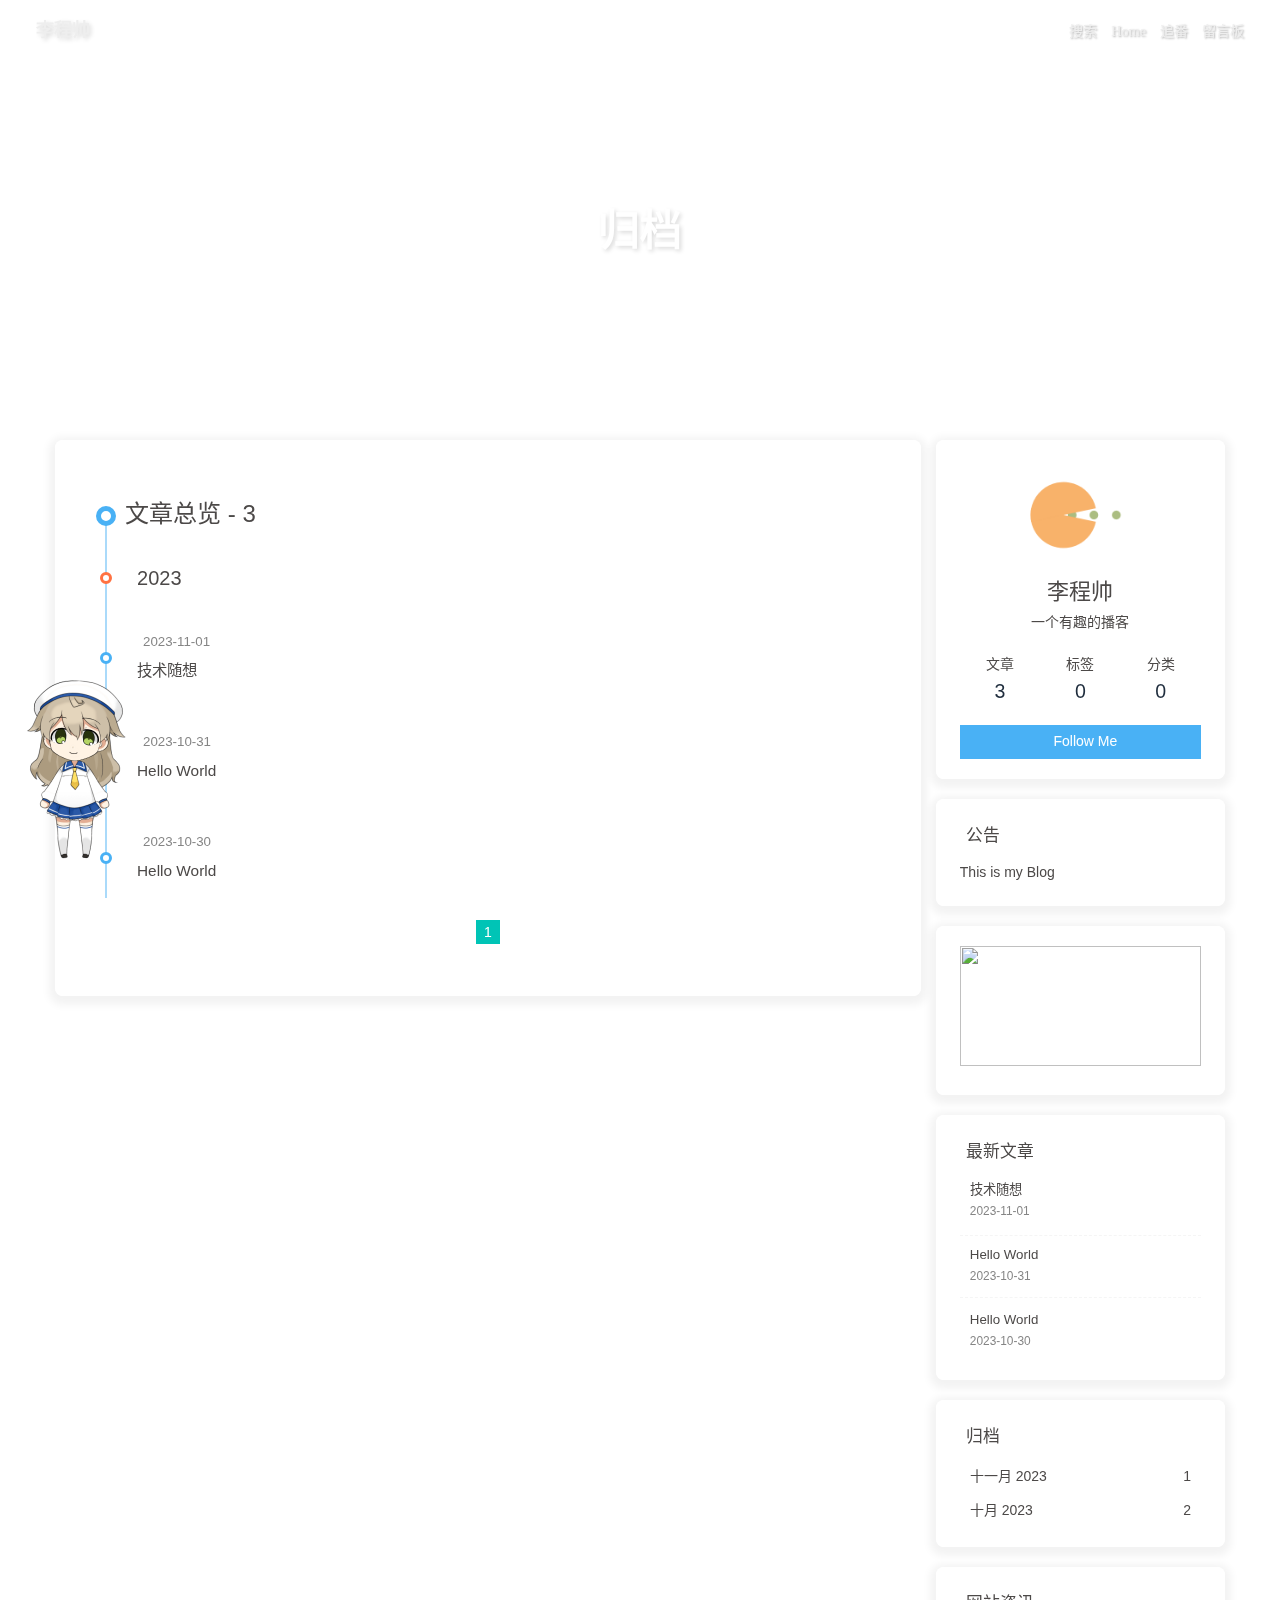
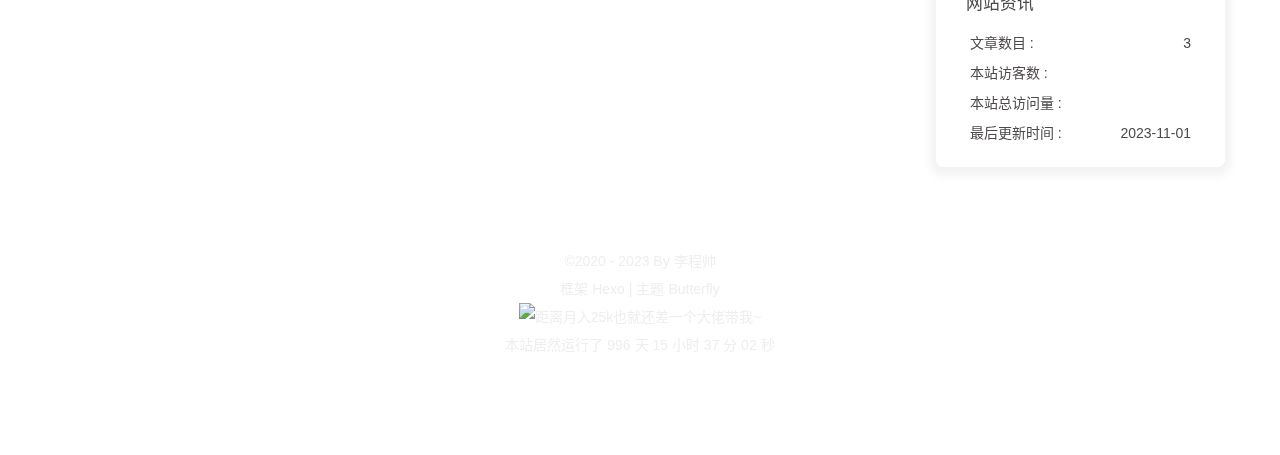
==== commit 8b25d862: "Site updated: 2023-11-01 11:04:30" ====
--- a/archives/index.html
+++ b/archives/index.html
@@ -54,7 +54,7 @@
   isHome: false,
   isHighlightShrink: false,
   isToc: false,
-  postUpdate: '2023-11-01 10:54:49'
+  postUpdate: '2023-11-01 11:03:54'
 }</script><script>(win=>{
       win.saveToLocal = {
         set: (key, value, ttl) => {
@@ -151,8 +151,8 @@
         }
       }
       detectApple()
-    })(window)</script><link rel="stylesheet" href="/css/custom.css" media="defer" onload="this.media='all'"><!-- hexo injector head_end start --><link rel="stylesheet" href="https://cdn.cbd.int/hexo-butterfly-clock-anzhiyu/lib/clock.min.css" /><link rel="stylesheet" href="https://cdn.cbd.int/hexo-butterfly-tag-plugins-plus@latest/lib/assets/font-awesome-animation.min.css" media="defer" onload="this.media='all'"><link rel="stylesheet" href="https://cdn.cbd.int/hexo-butterfly-tag-plugins-plus@latest/lib/tag_plugins.css" media="defer" onload="this.media='all'"><script src="https://cdn.cbd.int/hexo-butterfly-tag-plugins-plus@latest/lib/assets/carousel-touch.js"></script><link rel="stylesheet" href="https://npm.elemecdn.com/anzhiyu-blog@2.0.4/css/runtime/runtime.min.css" media="print" onload="this.media='all'"><link rel="stylesheet" href="https://cdn.cbd.int/hexo-butterfly-wowjs/lib/animate.min.css" media="print" onload="this.media='screen'"><!-- hexo injector head_end end --><meta name="generator" content="Hexo 6.3.0"><link rel="alternate" href="/atom.xml" title="李程帅" type="application/atom+xml">
-</head><body><div id="web_bg"></div><div id="sidebar"><div id="menu-mask"></div><div id="sidebar-menus"><div class="avatar-img is-center"><img src="https://i.loli.net/2021/02/24/5O1day2nriDzjSu.png" onerror="onerror=null;src='/img/friend_404.gif'" alt="avatar"/></div><div class="sidebar-site-data site-data is-center"><a href="/archives/"><div class="headline">文章</div><div class="length-num">3</div></a><a href="/tags/"><div class="headline">标签</div><div class="length-num">0</div></a><a href="/categories/"><div class="headline">分类</div><div class="length-num">0</div></a></div><hr class="custom-hr"/><div class="menus_items"><div class="menus_item"><a class="site-page" href="/"><i class="fa-fw fas fa-home"></i><span> Home</span></a></div><div class="menus_item"><a class="site-page" href="/bangumis/index.html"><i class="fa-fw fas fa-home"></i><span> 追番</span></a></div><div class="menus_item"><a class="site-page" href="/comments/"><i class="fa-fw fas fa-envelope"></i><span> 留言板</span></a></div></div></div></div><div class="page" id="body-wrap"><header class="not-home-page" id="page-header"><nav id="nav"><span id="blog-info"><a href="/" title="李程帅"><span class="site-name">李程帅</span></a></span><div id="menus"><div id="search-button"><a class="site-page social-icon search" href="javascript:void(0);"><i class="fas fa-search fa-fw"></i><span> 搜索</span></a></div><div class="menus_items"><div class="menus_item"><a class="site-page" href="/"><i class="fa-fw fas fa-home"></i><span> Home</span></a></div><div class="menus_item"><a class="site-page" href="/bangumis/index.html"><i class="fa-fw fas fa-home"></i><span> 追番</span></a></div><div class="menus_item"><a class="site-page" href="/comments/"><i class="fa-fw fas fa-envelope"></i><span> 留言板</span></a></div></div><div id="toggle-menu"><a class="site-page" href="javascript:void(0);"><i class="fas fa-bars fa-fw"></i></a></div></div></nav><div id="page-site-info"><h1 id="site-title">归档</h1></div></header><main class="layout" id="content-inner"><div id="archive"><div class="article-sort-title">文章总览 - 3</div><div class="article-sort"><div class="article-sort-item year">2023</div><div class="article-sort-item no-article-cover"><div class="article-sort-item-info"><div class="article-sort-item-time"><i class="far fa-calendar-alt"></i><time class="post-meta-date-created" datetime="2023-11-01T02:50:08.000Z" title="发表于 2023-11-01 10:50:08">2023-11-01</time></div><a class="article-sort-item-title" href="/posts/dfb8a81f.html" title="技术随想">技术随想</a></div></div><div class="article-sort-item no-article-cover"><div class="article-sort-item-info"><div class="article-sort-item-time"><i class="far fa-calendar-alt"></i><time class="post-meta-date-created" datetime="2023-10-31T08:25:34.477Z" title="发表于 2023-10-31 16:25:34">2023-10-31</time></div><a class="article-sort-item-title" href="/posts/4a17b156.html" title="Hello World">Hello World</a></div></div><div class="article-sort-item no-article-cover"><div class="article-sort-item-info"><div class="article-sort-item-time"><i class="far fa-calendar-alt"></i><time class="post-meta-date-created" datetime="2023-10-30T07:35:59.766Z" title="发表于 2023-10-30 15:35:59">2023-10-30</time></div><a class="article-sort-item-title" href="/posts/4a17b156.html" title="Hello World">Hello World</a></div></div></div><nav id="pagination"><div class="pagination"><span class="page-number current">1</span></div></nav></div><div class="aside-content" id="aside-content"><div class="card-widget card-info"><div class="is-center"><div class="avatar-img"><img src="https://i.loli.net/2021/02/24/5O1day2nriDzjSu.png" onerror="this.onerror=null;this.src='/img/friend_404.gif'" alt="avatar"/></div><div class="author-info__name">李程帅</div><div class="author-info__description">一个有趣的播客</div></div><div class="card-info-data site-data is-center"><a href="/archives/"><div class="headline">文章</div><div class="length-num">3</div></a><a href="/tags/"><div class="headline">标签</div><div class="length-num">0</div></a><a href="/categories/"><div class="headline">分类</div><div class="length-num">0</div></a></div><a id="card-info-btn" target="_blank" rel="noopener" href="https://github.com/xxxxxx"><i class="fab fa-github"></i><span>Follow Me</span></a></div><div class="card-widget card-announcement"><div class="item-headline"><i class="fas fa-bullhorn fa-shake"></i><span>公告</span></div><div class="announcement_content">This is my Blog</div></div><div class="sticky_layout"><div class="card-widget card-recent-post"><div class="item-headline"><i class="fas fa-history"></i><span>最新文章</span></div><div class="aside-list"><div class="aside-list-item no-cover"><div class="content"><a class="title" href="/posts/dfb8a81f.html" title="技术随想">技术随想</a><time datetime="2023-11-01T02:50:08.000Z" title="发表于 2023-11-01 10:50:08">2023-11-01</time></div></div><div class="aside-list-item no-cover"><div class="content"><a class="title" href="/posts/4a17b156.html" title="Hello World">Hello World</a><time datetime="2023-10-31T08:25:34.477Z" title="发表于 2023-10-31 16:25:34">2023-10-31</time></div></div><div class="aside-list-item no-cover"><div class="content"><a class="title" href="/posts/4a17b156.html" title="Hello World">Hello World</a><time datetime="2023-10-30T07:35:59.766Z" title="发表于 2023-10-30 15:35:59">2023-10-30</time></div></div></div></div><div class="card-widget card-archives"><div class="item-headline"><i class="fas fa-archive"></i><span>归档</span></div><ul class="card-archive-list"><li class="card-archive-list-item"><a class="card-archive-list-link" href="/archives/2023/11/"><span class="card-archive-list-date">十一月 2023</span><span class="card-archive-list-count">1</span></a></li><li class="card-archive-list-item"><a class="card-archive-list-link" href="/archives/2023/10/"><span class="card-archive-list-date">十月 2023</span><span class="card-archive-list-count">2</span></a></li></ul></div><div class="card-widget card-webinfo"><div class="item-headline"><i class="fas fa-chart-line"></i><span>网站资讯</span></div><div class="webinfo"><div class="webinfo-item"><div class="item-name">文章数目 :</div><div class="item-count">3</div></div><div class="webinfo-item"><div class="item-name">本站访客数 :</div><div class="item-count" id="busuanzi_value_site_uv"><i class="fa-solid fa-spinner fa-spin"></i></div></div><div class="webinfo-item"><div class="item-name">本站总访问量 :</div><div class="item-count" id="busuanzi_value_site_pv"><i class="fa-solid fa-spinner fa-spin"></i></div></div><div class="webinfo-item"><div class="item-name">最后更新时间 :</div><div class="item-count" id="last-push-date" data-lastPushDate="2023-11-01T02:54:49.580Z"><i class="fa-solid fa-spinner fa-spin"></i></div></div></div></div></div></div></main><footer id="footer"><div id="footer-wrap"><div class="copyright">&copy;2020 - 2023 By 李程帅</div><div class="framework-info"><span>框架 </span><a target="_blank" rel="noopener" href="https://hexo.io">Hexo</a><span class="footer-separator">|</span><span>主题 </span><a target="_blank" rel="noopener" href="https://github.com/jerryc127/hexo-theme-butterfly">Butterfly</a></div></div></footer></div><div id="rightside"><div id="rightside-config-hide"><button id="darkmode" type="button" title="浅色和深色模式转换"><i class="fas fa-adjust"></i></button><button id="hide-aside-btn" type="button" title="单栏和双栏切换"><i class="fas fa-arrows-alt-h"></i></button></div><div id="rightside-config-show"><button id="rightside-config" type="button" title="设置"><i class="fas fa-cog fa-spin"></i></button><button id="go-up" type="button" title="回到顶部"><span class="scroll-percent"></span><i class="fas fa-arrow-up"></i></button></div></div><div><script src="/js/utils.js"></script><script src="/js/main.js"></script><script src="https://cdn.jsdelivr.net/npm/@fancyapps/ui/dist/fancybox/fancybox.umd.min.js"></script><div class="js-pjax"></div><div class="aplayer no-destroy" data-id="8152976493" data-server="netease" data-type="playlist"   data-order="list" data-fixed="true" data-preload="auto" data-autoplay="false" data-mutex="true" ></div><link rel="stylesheet" href="https://cdn.jsdelivr.net/npm/aplayer/dist/APlayer.min.css" media="print" onload="this.media='all'"><script src="https://cdn.jsdelivr.net/npm/aplayer/dist/APlayer.min.js"></script><script src="https://cdn.jsdelivr.net/npm/butterfly-extsrc/metingjs/dist/Meting.min.js"></script><div class="app-refresh" id="app-refresh" style="position: fixed;top: -2.2rem;left: 0;right: 0;z-index: 99999;padding: 0 1rem;font-size: 15px;height: 2.2rem;transition: all 0.3s ease;"><div class="app-refresh-wrap" style=" display: flex;color: #fff;height: 100%;align-items: center;justify-content: center;"><label>✨ 有新文章啦！ 👉</label><a href="javascript:void(0)" onclick="location.reload()"><span style="color: #fff;text-decoration: underline;cursor: pointer;">🍗点击食用🍔</span></a></div></div><script>if ('serviceWorker' in navigator) {
+    })(window)</script><link rel="stylesheet" href="/css/custom.css" media="defer" onload="this.media='all'"><!-- hexo injector head_end start --><link rel="stylesheet" href="https://cdn.cbd.int/hexo-butterfly-clock-anzhiyu/lib/clock.min.css" /><link rel="stylesheet" href="https://cdn.cbd.int/hexo-butterfly-wowjs/lib/animate.min.css" media="print" onload="this.media='screen'"><link rel="stylesheet" href="https://npm.elemecdn.com/anzhiyu-blog@2.0.4/css/runtime/runtime.min.css" media="print" onload="this.media='all'"><link rel="stylesheet" href="https://cdn.cbd.int/hexo-butterfly-tag-plugins-plus@latest/lib/assets/font-awesome-animation.min.css" media="defer" onload="this.media='all'"><link rel="stylesheet" href="https://cdn.cbd.int/hexo-butterfly-tag-plugins-plus@latest/lib/tag_plugins.css" media="defer" onload="this.media='all'"><script src="https://cdn.cbd.int/hexo-butterfly-tag-plugins-plus@latest/lib/assets/carousel-touch.js"></script><!-- hexo injector head_end end --><meta name="generator" content="Hexo 6.3.0"><link rel="alternate" href="/atom.xml" title="李程帅" type="application/atom+xml">
+</head><body><div id="web_bg"></div><div id="sidebar"><div id="menu-mask"></div><div id="sidebar-menus"><div class="avatar-img is-center"><img src="https://i.loli.net/2021/02/24/5O1day2nriDzjSu.png" onerror="onerror=null;src='/img/friend_404.gif'" alt="avatar"/></div><div class="sidebar-site-data site-data is-center"><a href="/archives/"><div class="headline">文章</div><div class="length-num">3</div></a><a href="/tags/"><div class="headline">标签</div><div class="length-num">0</div></a><a href="/categories/"><div class="headline">分类</div><div class="length-num">0</div></a></div><hr class="custom-hr"/><div class="menus_items"><div class="menus_item"><a class="site-page" href="/"><i class="fa-fw fas fa-home"></i><span> Home</span></a></div><div class="menus_item"><a class="site-page" href="/bangumis/index.html"><i class="fa-fw fas fa-home"></i><span> 追番</span></a></div><div class="menus_item"><a class="site-page" href="/comments/"><i class="fa-fw fas fa-envelope"></i><span> 留言板</span></a></div></div></div></div><div class="page" id="body-wrap"><header class="not-home-page" id="page-header"><nav id="nav"><span id="blog-info"><a href="/" title="李程帅"><span class="site-name">李程帅</span></a></span><div id="menus"><div id="search-button"><a class="site-page social-icon search" href="javascript:void(0);"><i class="fas fa-search fa-fw"></i><span> 搜索</span></a></div><div class="menus_items"><div class="menus_item"><a class="site-page" href="/"><i class="fa-fw fas fa-home"></i><span> Home</span></a></div><div class="menus_item"><a class="site-page" href="/bangumis/index.html"><i class="fa-fw fas fa-home"></i><span> 追番</span></a></div><div class="menus_item"><a class="site-page" href="/comments/"><i class="fa-fw fas fa-envelope"></i><span> 留言板</span></a></div></div><div id="toggle-menu"><a class="site-page" href="javascript:void(0);"><i class="fas fa-bars fa-fw"></i></a></div></div></nav><div id="page-site-info"><h1 id="site-title">归档</h1></div></header><main class="layout" id="content-inner"><div id="archive"><div class="article-sort-title">文章总览 - 3</div><div class="article-sort"><div class="article-sort-item year">2023</div><div class="article-sort-item no-article-cover"><div class="article-sort-item-info"><div class="article-sort-item-time"><i class="far fa-calendar-alt"></i><time class="post-meta-date-created" datetime="2023-11-01T02:50:08.000Z" title="发表于 2023-11-01 10:50:08">2023-11-01</time></div><a class="article-sort-item-title" href="/posts/dfb8a81f.html" title="技术随想">技术随想</a></div></div><div class="article-sort-item no-article-cover"><div class="article-sort-item-info"><div class="article-sort-item-time"><i class="far fa-calendar-alt"></i><time class="post-meta-date-created" datetime="2023-10-31T08:25:34.477Z" title="发表于 2023-10-31 16:25:34">2023-10-31</time></div><a class="article-sort-item-title" href="/posts/4a17b156.html" title="Hello World">Hello World</a></div></div><div class="article-sort-item no-article-cover"><div class="article-sort-item-info"><div class="article-sort-item-time"><i class="far fa-calendar-alt"></i><time class="post-meta-date-created" datetime="2023-10-30T07:35:59.766Z" title="发表于 2023-10-30 15:35:59">2023-10-30</time></div><a class="article-sort-item-title" href="/posts/4a17b156.html" title="Hello World">Hello World</a></div></div></div><nav id="pagination"><div class="pagination"><span class="page-number current">1</span></div></nav></div><div class="aside-content" id="aside-content"><div class="card-widget card-info"><div class="is-center"><div class="avatar-img"><img src="https://i.loli.net/2021/02/24/5O1day2nriDzjSu.png" onerror="this.onerror=null;this.src='/img/friend_404.gif'" alt="avatar"/></div><div class="author-info__name">李程帅</div><div class="author-info__description">一个有趣的播客</div></div><div class="card-info-data site-data is-center"><a href="/archives/"><div class="headline">文章</div><div class="length-num">3</div></a><a href="/tags/"><div class="headline">标签</div><div class="length-num">0</div></a><a href="/categories/"><div class="headline">分类</div><div class="length-num">0</div></a></div><a id="card-info-btn" target="_blank" rel="noopener" href="https://github.com/xxxxxx"><i class="fab fa-github"></i><span>Follow Me</span></a></div><div class="card-widget card-announcement"><div class="item-headline"><i class="fas fa-bullhorn fa-shake"></i><span>公告</span></div><div class="announcement_content">This is my Blog</div></div><div class="sticky_layout"><div class="card-widget card-recent-post"><div class="item-headline"><i class="fas fa-history"></i><span>最新文章</span></div><div class="aside-list"><div class="aside-list-item no-cover"><div class="content"><a class="title" href="/posts/dfb8a81f.html" title="技术随想">技术随想</a><time datetime="2023-11-01T02:50:08.000Z" title="发表于 2023-11-01 10:50:08">2023-11-01</time></div></div><div class="aside-list-item no-cover"><div class="content"><a class="title" href="/posts/4a17b156.html" title="Hello World">Hello World</a><time datetime="2023-10-31T08:25:34.477Z" title="发表于 2023-10-31 16:25:34">2023-10-31</time></div></div><div class="aside-list-item no-cover"><div class="content"><a class="title" href="/posts/4a17b156.html" title="Hello World">Hello World</a><time datetime="2023-10-30T07:35:59.766Z" title="发表于 2023-10-30 15:35:59">2023-10-30</time></div></div></div></div><div class="card-widget card-archives"><div class="item-headline"><i class="fas fa-archive"></i><span>归档</span></div><ul class="card-archive-list"><li class="card-archive-list-item"><a class="card-archive-list-link" href="/archives/2023/11/"><span class="card-archive-list-date">十一月 2023</span><span class="card-archive-list-count">1</span></a></li><li class="card-archive-list-item"><a class="card-archive-list-link" href="/archives/2023/10/"><span class="card-archive-list-date">十月 2023</span><span class="card-archive-list-count">2</span></a></li></ul></div><div class="card-widget card-webinfo"><div class="item-headline"><i class="fas fa-chart-line"></i><span>网站资讯</span></div><div class="webinfo"><div class="webinfo-item"><div class="item-name">文章数目 :</div><div class="item-count">3</div></div><div class="webinfo-item"><div class="item-name">本站访客数 :</div><div class="item-count" id="busuanzi_value_site_uv"><i class="fa-solid fa-spinner fa-spin"></i></div></div><div class="webinfo-item"><div class="item-name">本站总访问量 :</div><div class="item-count" id="busuanzi_value_site_pv"><i class="fa-solid fa-spinner fa-spin"></i></div></div><div class="webinfo-item"><div class="item-name">最后更新时间 :</div><div class="item-count" id="last-push-date" data-lastPushDate="2023-11-01T03:03:54.539Z"><i class="fa-solid fa-spinner fa-spin"></i></div></div></div></div></div></div></main><footer id="footer"><div id="footer-wrap"><div class="copyright">&copy;2020 - 2023 By 李程帅</div><div class="framework-info"><span>框架 </span><a target="_blank" rel="noopener" href="https://hexo.io">Hexo</a><span class="footer-separator">|</span><span>主题 </span><a target="_blank" rel="noopener" href="https://github.com/jerryc127/hexo-theme-butterfly">Butterfly</a></div></div></footer></div><div id="rightside"><div id="rightside-config-hide"><button id="darkmode" type="button" title="浅色和深色模式转换"><i class="fas fa-adjust"></i></button><button id="hide-aside-btn" type="button" title="单栏和双栏切换"><i class="fas fa-arrows-alt-h"></i></button></div><div id="rightside-config-show"><button id="rightside-config" type="button" title="设置"><i class="fas fa-cog fa-spin"></i></button><button id="go-up" type="button" title="回到顶部"><span class="scroll-percent"></span><i class="fas fa-arrow-up"></i></button></div></div><div><script src="/js/utils.js"></script><script src="/js/main.js"></script><script src="https://cdn.jsdelivr.net/npm/@fancyapps/ui/dist/fancybox/fancybox.umd.min.js"></script><div class="js-pjax"></div><div class="aplayer no-destroy" data-id="8152976493" data-server="netease" data-type="playlist"   data-order="list" data-fixed="true" data-preload="auto" data-autoplay="false" data-mutex="true" ></div><link rel="stylesheet" href="https://cdn.jsdelivr.net/npm/aplayer/dist/APlayer.min.css" media="print" onload="this.media='all'"><script src="https://cdn.jsdelivr.net/npm/aplayer/dist/APlayer.min.js"></script><script src="https://cdn.jsdelivr.net/npm/butterfly-extsrc/metingjs/dist/Meting.min.js"></script><div class="app-refresh" id="app-refresh" style="position: fixed;top: -2.2rem;left: 0;right: 0;z-index: 99999;padding: 0 1rem;font-size: 15px;height: 2.2rem;transition: all 0.3s ease;"><div class="app-refresh-wrap" style=" display: flex;color: #fff;height: 100%;align-items: center;justify-content: center;"><label>✨ 有新文章啦！ 👉</label><a href="javascript:void(0)" onclick="location.reload()"><span style="color: #fff;text-decoration: underline;cursor: pointer;">🍗点击食用🍔</span></a></div></div><script>if ('serviceWorker' in navigator) {
 if (navigator.serviceWorker.controller) {
 navigator.serviceWorker.addEventListener('controllerchange', function() {
 showNotification()
@@ -219,7 +219,63 @@
   else if (epage === cpage){
     butterfly_clock_anzhiyu_injector_config();
   }
-  </script><script src="https://widget.qweather.net/simple/static/js/he-simple-common.js?v=2.0"></script><script data-pjax src="https://cdn.cbd.int/hexo-butterfly-clock-anzhiyu/lib/clock.min.js"></script><script async src="/js/ali_font.js"></script><script data-pjax>
+  </script><script src="https://widget.qweather.net/simple/static/js/he-simple-common.js?v=2.0"></script><script data-pjax src="https://cdn.cbd.int/hexo-butterfly-clock-anzhiyu/lib/clock.min.js"></script><div class="js-pjax"><script async="async">var arr = document.getElementsByClassName('recent-post-item');
+for(var i = 0;i<arr.length;i++){
+    arr[i].classList.add('wow');
+    arr[i].classList.add('animate__zoomIn');
+    arr[i].setAttribute('data-wow-duration', '1.5s');
+    arr[i].setAttribute('data-wow-delay', '200ms');
+    arr[i].setAttribute('data-wow-offset', '30');
+    arr[i].setAttribute('data-wow-iteration', '1');
+  }</script><script async="async">var arr = document.getElementsByClassName('card-widget');
+for(var i = 0;i<arr.length;i++){
+    arr[i].classList.add('wow');
+    arr[i].classList.add('animate__zoomIn');
+    arr[i].setAttribute('data-wow-duration', '');
+    arr[i].setAttribute('data-wow-delay', '200ms');
+    arr[i].setAttribute('data-wow-offset', '');
+    arr[i].setAttribute('data-wow-iteration', '');
+  }</script><script async="async">var arr = document.getElementsByClassName('flink-list-card');
+for(var i = 0;i<arr.length;i++){
+    arr[i].classList.add('wow');
+    arr[i].classList.add('animate__flipInY');
+    arr[i].setAttribute('data-wow-duration', '3s');
+    arr[i].setAttribute('data-wow-delay', '');
+    arr[i].setAttribute('data-wow-offset', '');
+    arr[i].setAttribute('data-wow-iteration', '');
+  }</script><script async="async">var arr = document.getElementsByClassName('flink-list-card');
+for(var i = 0;i<arr.length;i++){
+    arr[i].classList.add('wow');
+    arr[i].classList.add('animate__animated');
+    arr[i].setAttribute('data-wow-duration', '3s');
+    arr[i].setAttribute('data-wow-delay', '');
+    arr[i].setAttribute('data-wow-offset', '');
+    arr[i].setAttribute('data-wow-iteration', '');
+  }</script><script async="async">var arr = document.getElementsByClassName('article-sort-item');
+for(var i = 0;i<arr.length;i++){
+    arr[i].classList.add('wow');
+    arr[i].classList.add('animate__slideInRight');
+    arr[i].setAttribute('data-wow-duration', '1.5s');
+    arr[i].setAttribute('data-wow-delay', '');
+    arr[i].setAttribute('data-wow-offset', '');
+    arr[i].setAttribute('data-wow-iteration', '');
+  }</script><script async="async">var arr = document.getElementsByClassName('site-card');
+for(var i = 0;i<arr.length;i++){
+    arr[i].classList.add('wow');
+    arr[i].classList.add('animate__flipInY');
+    arr[i].setAttribute('data-wow-duration', '3s');
+    arr[i].setAttribute('data-wow-delay', '');
+    arr[i].setAttribute('data-wow-offset', '');
+    arr[i].setAttribute('data-wow-iteration', '');
+  }</script><script async="async">var arr = document.getElementsByClassName('site-card');
+for(var i = 0;i<arr.length;i++){
+    arr[i].classList.add('wow');
+    arr[i].classList.add('animate__animated');
+    arr[i].setAttribute('data-wow-duration', '3s');
+    arr[i].setAttribute('data-wow-delay', '');
+    arr[i].setAttribute('data-wow-offset', '');
+    arr[i].setAttribute('data-wow-iteration', '');
+  }</script></div><script defer src="https://cdn.cbd.int/hexo-butterfly-wowjs/lib/wow.min.js"></script><script defer src="https://cdn.cbd.int/hexo-butterfly-wowjs/lib/wow_init.js"></script><script data-pjax>
   function butterfly_footer_beautify_injector_config(){
     var parent_div_git = document.getElementById('footer-wrap');
     var item_html = '<div id="workboard"></div><p id="ghbdages"><a class="github-badge" target="_blank" href="https://hexo.io/" style="margin-inline:5px" data-title="博客框架为Hexo_v5.4.0" title=""><img src="https://img.shields.io/badge/Frame-Hexo-blue?style=flat&amp;logo=hexo" alt=""/></a><a class="github-badge" target="_blank" href="https://butterfly.js.org/" style="margin-inline:5px" data-title="主题版本Butterfly_v4.2.2" title=""><img src="https://img.shields.io/badge/Theme-Butterfly-6513df?style=flat&amp;logo=bitdefender" alt=""/></a><a class="github-badge" target="_blank" href="https://www.jsdelivr.com/" style="margin-inline:5px" data-title="本站使用JsDelivr为静态资源提供CDN加速" title=""><img src="https://img.shields.io/badge/CDN-jsDelivr-orange?style=flat&amp;logo=jsDelivr" alt=""/></a><a class="github-badge" target="_blank" href="https://beian.miit.gov.cn/#/Integrated/index" style="margin-inline:5px" data-title="本站已在湘进行备案" title=""><img src="https://img.shields.io/badge/湘ICP备-2022004213号-e1d492?style=flat&amp;logo=[data-uri]" alt=""/></a><a class="github-badge" target="_blank" href="https://github.com/" style="margin-inline:5px" data-title="本站项目由Github托管" title=""><img src="https://img.shields.io/badge/Source-Github-d021d6?style=flat&amp;logo=GitHub" alt=""/></a><a class="github-badge" target="_blank" href="http://creativecommons.org/licenses/by-nc-sa/4.0/" style="margin-inline:5px" data-title="本站采用知识共享署名-非商业性使用-相同方式共享4.0国际许可协议进行许可" title=""><img src="https://img.shields.io/badge/Copyright-BY--NC--SA%204.0-d42328?style=flat&amp;logo=Claris" alt=""/></a></p>';
@@ -243,60 +299,4 @@
   else if (epage === cpage){
     butterfly_footer_beautify_injector_config();
   }
-  </script><script async src="/js/runtime/runtime.min.js"></script><div class="js-pjax"><script async="async">var arr = document.getElementsByClassName('recent-post-item');
-for(var i = 0;i<arr.length;i++){
-    arr[i].classList.add('wow');
-    arr[i].classList.add('animate__zoomIn');
-    arr[i].setAttribute('data-wow-duration', '1.5s');
-    arr[i].setAttribute('data-wow-delay', '200ms');
-    arr[i].setAttribute('data-wow-offset', '30');
-    arr[i].setAttribute('data-wow-iteration', '1');
-  }</script><script async="async">var arr = document.getElementsByClassName('card-widget');
-for(var i = 0;i<arr.length;i++){
-    arr[i].classList.add('wow');
-    arr[i].classList.add('animate__zoomIn');
-    arr[i].setAttribute('data-wow-duration', '');
-    arr[i].setAttribute('data-wow-delay', '200ms');
-    arr[i].setAttribute('data-wow-offset', '');
-    arr[i].setAttribute('data-wow-iteration', '');
-  }</script><script async="async">var arr = document.getElementsByClassName('flink-list-card');
-for(var i = 0;i<arr.length;i++){
-    arr[i].classList.add('wow');
-    arr[i].classList.add('animate__flipInY');
-    arr[i].setAttribute('data-wow-duration', '3s');
-    arr[i].setAttribute('data-wow-delay', '');
-    arr[i].setAttribute('data-wow-offset', '');
-    arr[i].setAttribute('data-wow-iteration', '');
-  }</script><script async="async">var arr = document.getElementsByClassName('flink-list-card');
-for(var i = 0;i<arr.length;i++){
-    arr[i].classList.add('wow');
-    arr[i].classList.add('animate__animated');
-    arr[i].setAttribute('data-wow-duration', '3s');
-    arr[i].setAttribute('data-wow-delay', '');
-    arr[i].setAttribute('data-wow-offset', '');
-    arr[i].setAttribute('data-wow-iteration', '');
-  }</script><script async="async">var arr = document.getElementsByClassName('article-sort-item');
-for(var i = 0;i<arr.length;i++){
-    arr[i].classList.add('wow');
-    arr[i].classList.add('animate__slideInRight');
-    arr[i].setAttribute('data-wow-duration', '1.5s');
-    arr[i].setAttribute('data-wow-delay', '');
-    arr[i].setAttribute('data-wow-offset', '');
-    arr[i].setAttribute('data-wow-iteration', '');
-  }</script><script async="async">var arr = document.getElementsByClassName('site-card');
-for(var i = 0;i<arr.length;i++){
-    arr[i].classList.add('wow');
-    arr[i].classList.add('animate__flipInY');
-    arr[i].setAttribute('data-wow-duration', '3s');
-    arr[i].setAttribute('data-wow-delay', '');
-    arr[i].setAttribute('data-wow-offset', '');
-    arr[i].setAttribute('data-wow-iteration', '');
-  }</script><script async="async">var arr = document.getElementsByClassName('site-card');
-for(var i = 0;i<arr.length;i++){
-    arr[i].classList.add('wow');
-    arr[i].classList.add('animate__animated');
-    arr[i].setAttribute('data-wow-duration', '3s');
-    arr[i].setAttribute('data-wow-delay', '');
-    arr[i].setAttribute('data-wow-offset', '');
-    arr[i].setAttribute('data-wow-iteration', '');
-  }</script></div><script defer src="https://cdn.cbd.int/hexo-butterfly-wowjs/lib/wow.min.js"></script><script defer src="https://cdn.cbd.int/hexo-butterfly-wowjs/lib/wow_init.js"></script><!-- hexo injector body_end end --><script src="/live2dw/lib/L2Dwidget.min.js?094cbace49a39548bed64abff5988b05"></script><script>L2Dwidget.init({"tagMode":false,"debug":false,"model":{"jsonPath":"/live2dw/assets/koharu.model.json"},"display":{"position":"left","width":150,"height":300},"mobile":{"show":true},"log":false,"pluginJsPath":"lib/","pluginModelPath":"assets/","pluginRootPath":"live2dw/"});</script></body></html>+  </script><script async src="/js/runtime/runtime.min.js"></script><script async src="/js/ali_font.js"></script><!-- hexo injector body_end end --><script src="/live2dw/lib/L2Dwidget.min.js?094cbace49a39548bed64abff5988b05"></script><script>L2Dwidget.init({"tagMode":false,"debug":false,"model":{"jsonPath":"/live2dw/assets/koharu.model.json"},"display":{"position":"left","width":150,"height":300},"mobile":{"show":true},"log":false,"pluginJsPath":"lib/","pluginModelPath":"assets/","pluginRootPath":"live2dw/"});</script></body></html>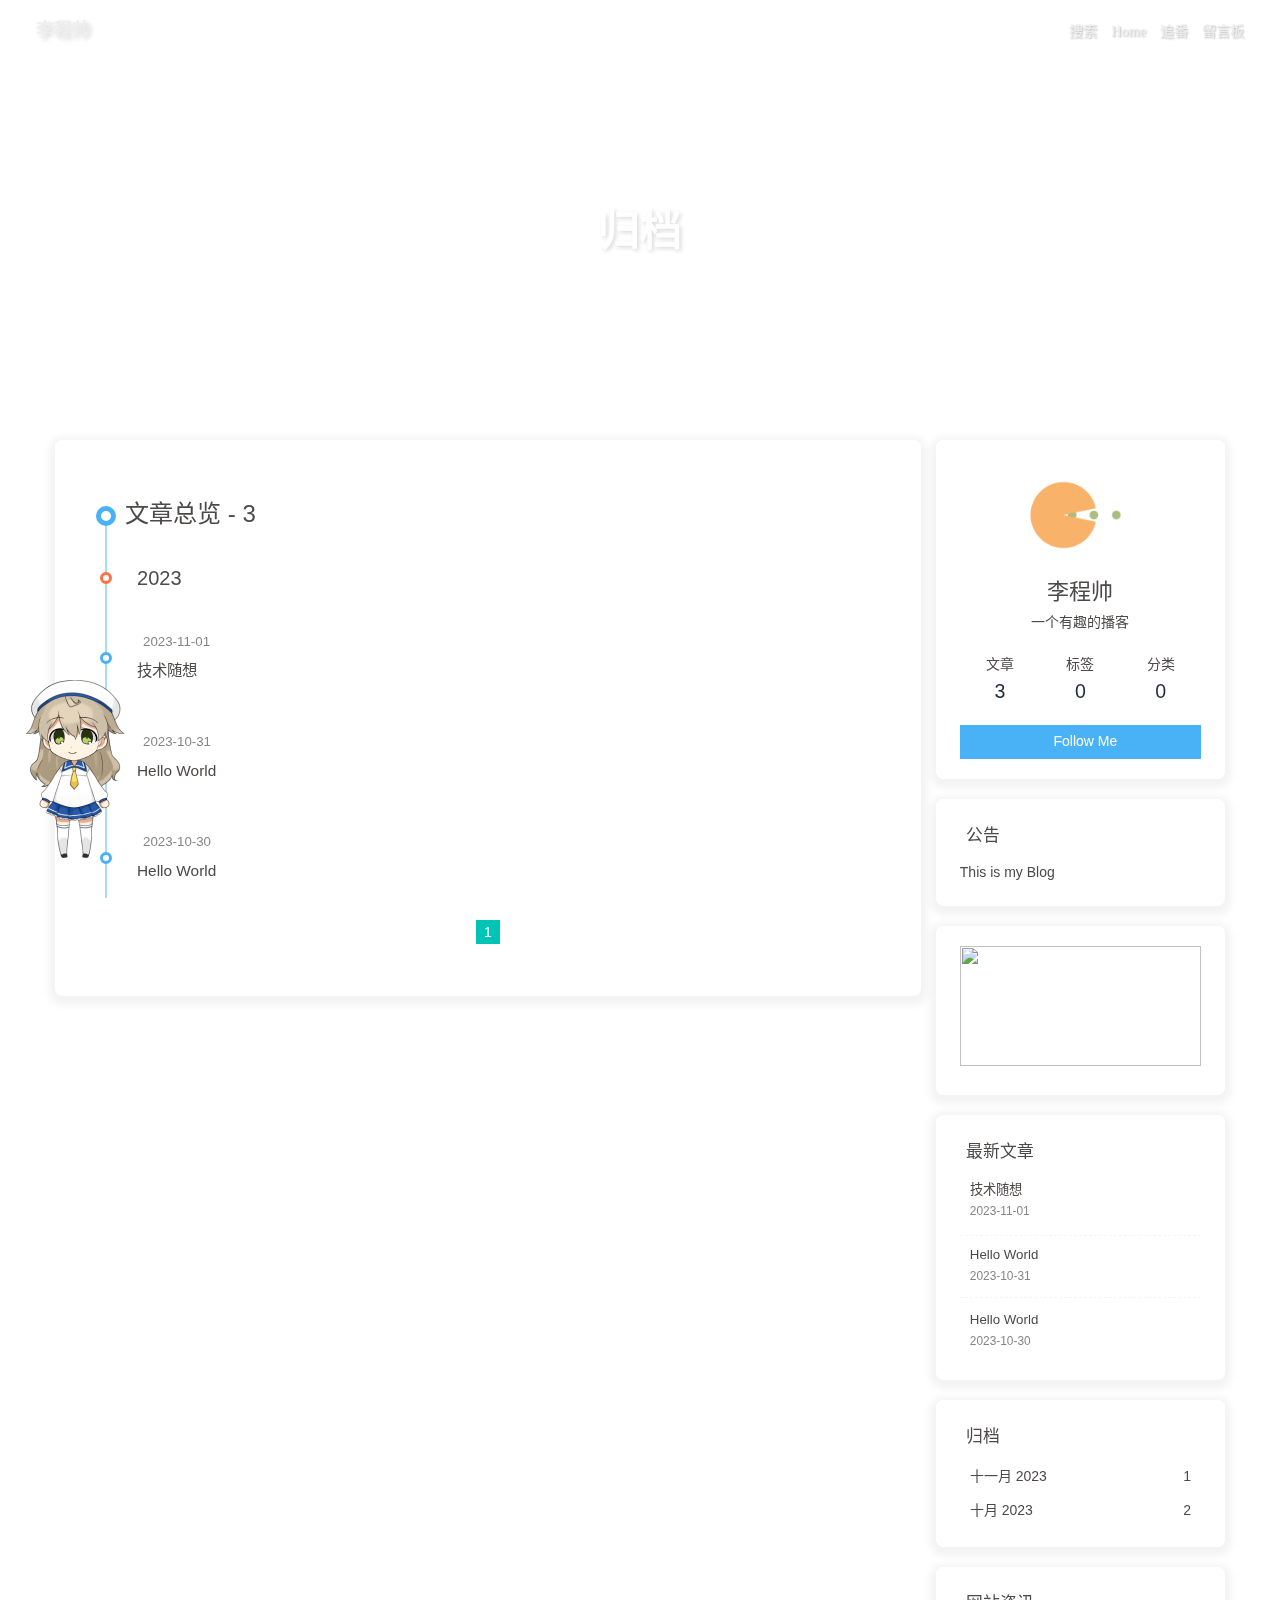
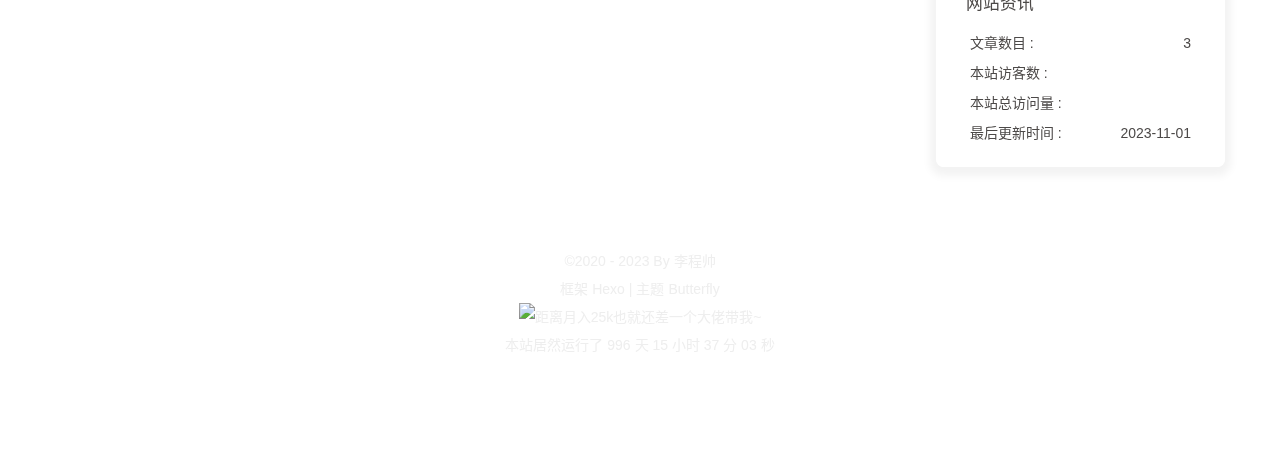
==== commit 6b59635b: "Site updated: 2023-11-01 17:56:29" ====
--- a/archives/index.html
+++ b/archives/index.html
@@ -54,7 +54,7 @@
   isHome: false,
   isHighlightShrink: false,
   isToc: false,
-  postUpdate: '2023-11-01 11:03:54'
+  postUpdate: '2023-11-01 17:55:29'
 }</script><script>(win=>{
       win.saveToLocal = {
         set: (key, value, ttl) => {
@@ -151,8 +151,8 @@
         }
       }
       detectApple()
-    })(window)</script><link rel="stylesheet" href="/css/custom.css" media="defer" onload="this.media='all'"><!-- hexo injector head_end start --><link rel="stylesheet" href="https://cdn.cbd.int/hexo-butterfly-clock-anzhiyu/lib/clock.min.css" /><link rel="stylesheet" href="https://cdn.cbd.int/hexo-butterfly-wowjs/lib/animate.min.css" media="print" onload="this.media='screen'"><link rel="stylesheet" href="https://npm.elemecdn.com/anzhiyu-blog@2.0.4/css/runtime/runtime.min.css" media="print" onload="this.media='all'"><link rel="stylesheet" href="https://cdn.cbd.int/hexo-butterfly-tag-plugins-plus@latest/lib/assets/font-awesome-animation.min.css" media="defer" onload="this.media='all'"><link rel="stylesheet" href="https://cdn.cbd.int/hexo-butterfly-tag-plugins-plus@latest/lib/tag_plugins.css" media="defer" onload="this.media='all'"><script src="https://cdn.cbd.int/hexo-butterfly-tag-plugins-plus@latest/lib/assets/carousel-touch.js"></script><!-- hexo injector head_end end --><meta name="generator" content="Hexo 6.3.0"><link rel="alternate" href="/atom.xml" title="李程帅" type="application/atom+xml">
-</head><body><div id="web_bg"></div><div id="sidebar"><div id="menu-mask"></div><div id="sidebar-menus"><div class="avatar-img is-center"><img src="https://i.loli.net/2021/02/24/5O1day2nriDzjSu.png" onerror="onerror=null;src='/img/friend_404.gif'" alt="avatar"/></div><div class="sidebar-site-data site-data is-center"><a href="/archives/"><div class="headline">文章</div><div class="length-num">3</div></a><a href="/tags/"><div class="headline">标签</div><div class="length-num">0</div></a><a href="/categories/"><div class="headline">分类</div><div class="length-num">0</div></a></div><hr class="custom-hr"/><div class="menus_items"><div class="menus_item"><a class="site-page" href="/"><i class="fa-fw fas fa-home"></i><span> Home</span></a></div><div class="menus_item"><a class="site-page" href="/bangumis/index.html"><i class="fa-fw fas fa-home"></i><span> 追番</span></a></div><div class="menus_item"><a class="site-page" href="/comments/"><i class="fa-fw fas fa-envelope"></i><span> 留言板</span></a></div></div></div></div><div class="page" id="body-wrap"><header class="not-home-page" id="page-header"><nav id="nav"><span id="blog-info"><a href="/" title="李程帅"><span class="site-name">李程帅</span></a></span><div id="menus"><div id="search-button"><a class="site-page social-icon search" href="javascript:void(0);"><i class="fas fa-search fa-fw"></i><span> 搜索</span></a></div><div class="menus_items"><div class="menus_item"><a class="site-page" href="/"><i class="fa-fw fas fa-home"></i><span> Home</span></a></div><div class="menus_item"><a class="site-page" href="/bangumis/index.html"><i class="fa-fw fas fa-home"></i><span> 追番</span></a></div><div class="menus_item"><a class="site-page" href="/comments/"><i class="fa-fw fas fa-envelope"></i><span> 留言板</span></a></div></div><div id="toggle-menu"><a class="site-page" href="javascript:void(0);"><i class="fas fa-bars fa-fw"></i></a></div></div></nav><div id="page-site-info"><h1 id="site-title">归档</h1></div></header><main class="layout" id="content-inner"><div id="archive"><div class="article-sort-title">文章总览 - 3</div><div class="article-sort"><div class="article-sort-item year">2023</div><div class="article-sort-item no-article-cover"><div class="article-sort-item-info"><div class="article-sort-item-time"><i class="far fa-calendar-alt"></i><time class="post-meta-date-created" datetime="2023-11-01T02:50:08.000Z" title="发表于 2023-11-01 10:50:08">2023-11-01</time></div><a class="article-sort-item-title" href="/posts/dfb8a81f.html" title="技术随想">技术随想</a></div></div><div class="article-sort-item no-article-cover"><div class="article-sort-item-info"><div class="article-sort-item-time"><i class="far fa-calendar-alt"></i><time class="post-meta-date-created" datetime="2023-10-31T08:25:34.477Z" title="发表于 2023-10-31 16:25:34">2023-10-31</time></div><a class="article-sort-item-title" href="/posts/4a17b156.html" title="Hello World">Hello World</a></div></div><div class="article-sort-item no-article-cover"><div class="article-sort-item-info"><div class="article-sort-item-time"><i class="far fa-calendar-alt"></i><time class="post-meta-date-created" datetime="2023-10-30T07:35:59.766Z" title="发表于 2023-10-30 15:35:59">2023-10-30</time></div><a class="article-sort-item-title" href="/posts/4a17b156.html" title="Hello World">Hello World</a></div></div></div><nav id="pagination"><div class="pagination"><span class="page-number current">1</span></div></nav></div><div class="aside-content" id="aside-content"><div class="card-widget card-info"><div class="is-center"><div class="avatar-img"><img src="https://i.loli.net/2021/02/24/5O1day2nriDzjSu.png" onerror="this.onerror=null;this.src='/img/friend_404.gif'" alt="avatar"/></div><div class="author-info__name">李程帅</div><div class="author-info__description">一个有趣的播客</div></div><div class="card-info-data site-data is-center"><a href="/archives/"><div class="headline">文章</div><div class="length-num">3</div></a><a href="/tags/"><div class="headline">标签</div><div class="length-num">0</div></a><a href="/categories/"><div class="headline">分类</div><div class="length-num">0</div></a></div><a id="card-info-btn" target="_blank" rel="noopener" href="https://github.com/xxxxxx"><i class="fab fa-github"></i><span>Follow Me</span></a></div><div class="card-widget card-announcement"><div class="item-headline"><i class="fas fa-bullhorn fa-shake"></i><span>公告</span></div><div class="announcement_content">This is my Blog</div></div><div class="sticky_layout"><div class="card-widget card-recent-post"><div class="item-headline"><i class="fas fa-history"></i><span>最新文章</span></div><div class="aside-list"><div class="aside-list-item no-cover"><div class="content"><a class="title" href="/posts/dfb8a81f.html" title="技术随想">技术随想</a><time datetime="2023-11-01T02:50:08.000Z" title="发表于 2023-11-01 10:50:08">2023-11-01</time></div></div><div class="aside-list-item no-cover"><div class="content"><a class="title" href="/posts/4a17b156.html" title="Hello World">Hello World</a><time datetime="2023-10-31T08:25:34.477Z" title="发表于 2023-10-31 16:25:34">2023-10-31</time></div></div><div class="aside-list-item no-cover"><div class="content"><a class="title" href="/posts/4a17b156.html" title="Hello World">Hello World</a><time datetime="2023-10-30T07:35:59.766Z" title="发表于 2023-10-30 15:35:59">2023-10-30</time></div></div></div></div><div class="card-widget card-archives"><div class="item-headline"><i class="fas fa-archive"></i><span>归档</span></div><ul class="card-archive-list"><li class="card-archive-list-item"><a class="card-archive-list-link" href="/archives/2023/11/"><span class="card-archive-list-date">十一月 2023</span><span class="card-archive-list-count">1</span></a></li><li class="card-archive-list-item"><a class="card-archive-list-link" href="/archives/2023/10/"><span class="card-archive-list-date">十月 2023</span><span class="card-archive-list-count">2</span></a></li></ul></div><div class="card-widget card-webinfo"><div class="item-headline"><i class="fas fa-chart-line"></i><span>网站资讯</span></div><div class="webinfo"><div class="webinfo-item"><div class="item-name">文章数目 :</div><div class="item-count">3</div></div><div class="webinfo-item"><div class="item-name">本站访客数 :</div><div class="item-count" id="busuanzi_value_site_uv"><i class="fa-solid fa-spinner fa-spin"></i></div></div><div class="webinfo-item"><div class="item-name">本站总访问量 :</div><div class="item-count" id="busuanzi_value_site_pv"><i class="fa-solid fa-spinner fa-spin"></i></div></div><div class="webinfo-item"><div class="item-name">最后更新时间 :</div><div class="item-count" id="last-push-date" data-lastPushDate="2023-11-01T03:03:54.539Z"><i class="fa-solid fa-spinner fa-spin"></i></div></div></div></div></div></div></main><footer id="footer"><div id="footer-wrap"><div class="copyright">&copy;2020 - 2023 By 李程帅</div><div class="framework-info"><span>框架 </span><a target="_blank" rel="noopener" href="https://hexo.io">Hexo</a><span class="footer-separator">|</span><span>主题 </span><a target="_blank" rel="noopener" href="https://github.com/jerryc127/hexo-theme-butterfly">Butterfly</a></div></div></footer></div><div id="rightside"><div id="rightside-config-hide"><button id="darkmode" type="button" title="浅色和深色模式转换"><i class="fas fa-adjust"></i></button><button id="hide-aside-btn" type="button" title="单栏和双栏切换"><i class="fas fa-arrows-alt-h"></i></button></div><div id="rightside-config-show"><button id="rightside-config" type="button" title="设置"><i class="fas fa-cog fa-spin"></i></button><button id="go-up" type="button" title="回到顶部"><span class="scroll-percent"></span><i class="fas fa-arrow-up"></i></button></div></div><div><script src="/js/utils.js"></script><script src="/js/main.js"></script><script src="https://cdn.jsdelivr.net/npm/@fancyapps/ui/dist/fancybox/fancybox.umd.min.js"></script><div class="js-pjax"></div><div class="aplayer no-destroy" data-id="8152976493" data-server="netease" data-type="playlist"   data-order="list" data-fixed="true" data-preload="auto" data-autoplay="false" data-mutex="true" ></div><link rel="stylesheet" href="https://cdn.jsdelivr.net/npm/aplayer/dist/APlayer.min.css" media="print" onload="this.media='all'"><script src="https://cdn.jsdelivr.net/npm/aplayer/dist/APlayer.min.js"></script><script src="https://cdn.jsdelivr.net/npm/butterfly-extsrc/metingjs/dist/Meting.min.js"></script><div class="app-refresh" id="app-refresh" style="position: fixed;top: -2.2rem;left: 0;right: 0;z-index: 99999;padding: 0 1rem;font-size: 15px;height: 2.2rem;transition: all 0.3s ease;"><div class="app-refresh-wrap" style=" display: flex;color: #fff;height: 100%;align-items: center;justify-content: center;"><label>✨ 有新文章啦！ 👉</label><a href="javascript:void(0)" onclick="location.reload()"><span style="color: #fff;text-decoration: underline;cursor: pointer;">🍗点击食用🍔</span></a></div></div><script>if ('serviceWorker' in navigator) {
+    })(window)</script><link rel="stylesheet" href="/css/custom.css" media="defer" onload="this.media='all'"><!-- hexo injector head_end start --><link rel="stylesheet" href="https://cdn.cbd.int/hexo-butterfly-clock-anzhiyu/lib/clock.min.css" /><link rel="stylesheet" href="https://npm.elemecdn.com/anzhiyu-blog@2.0.4/css/runtime/runtime.min.css" media="print" onload="this.media='all'"><link rel="stylesheet" href="https://cdn.cbd.int/hexo-butterfly-tag-plugins-plus@latest/lib/assets/font-awesome-animation.min.css" media="defer" onload="this.media='all'"><link rel="stylesheet" href="https://cdn.cbd.int/hexo-butterfly-tag-plugins-plus@latest/lib/tag_plugins.css" media="defer" onload="this.media='all'"><script src="https://cdn.cbd.int/hexo-butterfly-tag-plugins-plus@latest/lib/assets/carousel-touch.js"></script><link rel="stylesheet" href="https://cdn.cbd.int/hexo-butterfly-wowjs/lib/animate.min.css" media="print" onload="this.media='screen'"><!-- hexo injector head_end end --><meta name="generator" content="Hexo 6.3.0"><link rel="alternate" href="/atom.xml" title="李程帅" type="application/atom+xml">
+</head><body><div id="web_bg"></div><div id="sidebar"><div id="menu-mask"></div><div id="sidebar-menus"><div class="avatar-img is-center"><img src="https://i.loli.net/2021/02/24/5O1day2nriDzjSu.png" onerror="onerror=null;src='/img/friend_404.gif'" alt="avatar"/></div><div class="sidebar-site-data site-data is-center"><a href="/archives/"><div class="headline">文章</div><div class="length-num">3</div></a><a href="/tags/"><div class="headline">标签</div><div class="length-num">0</div></a><a href="/categories/"><div class="headline">分类</div><div class="length-num">0</div></a></div><hr class="custom-hr"/><div class="menus_items"><div class="menus_item"><a class="site-page" href="/"><i class="fa-fw fas fa-home"></i><span> Home</span></a></div><div class="menus_item"><a class="site-page" href="/bangumis/index.html"><i class="fa-fw fas fa-home"></i><span> 追番</span></a></div><div class="menus_item"><a class="site-page" href="/comments/"><i class="fa-fw fas fa-envelope"></i><span> 留言板</span></a></div></div></div></div><div class="page" id="body-wrap"><header class="not-home-page" id="page-header"><nav id="nav"><span id="blog-info"><a href="/" title="李程帅"><span class="site-name">李程帅</span></a></span><div id="menus"><div id="search-button"><a class="site-page social-icon search" href="javascript:void(0);"><i class="fas fa-search fa-fw"></i><span> 搜索</span></a></div><div class="menus_items"><div class="menus_item"><a class="site-page" href="/"><i class="fa-fw fas fa-home"></i><span> Home</span></a></div><div class="menus_item"><a class="site-page" href="/bangumis/index.html"><i class="fa-fw fas fa-home"></i><span> 追番</span></a></div><div class="menus_item"><a class="site-page" href="/comments/"><i class="fa-fw fas fa-envelope"></i><span> 留言板</span></a></div></div><div id="toggle-menu"><a class="site-page" href="javascript:void(0);"><i class="fas fa-bars fa-fw"></i></a></div></div></nav><div id="page-site-info"><h1 id="site-title">归档</h1></div></header><main class="layout" id="content-inner"><div id="archive"><div class="article-sort-title">文章总览 - 3</div><div class="article-sort"><div class="article-sort-item year">2023</div><div class="article-sort-item no-article-cover"><div class="article-sort-item-info"><div class="article-sort-item-time"><i class="far fa-calendar-alt"></i><time class="post-meta-date-created" datetime="2023-11-01T02:50:08.000Z" title="发表于 2023-11-01 10:50:08">2023-11-01</time></div><a class="article-sort-item-title" href="/posts/dfb8a81f.html" title="技术随想">技术随想</a></div></div><div class="article-sort-item no-article-cover"><div class="article-sort-item-info"><div class="article-sort-item-time"><i class="far fa-calendar-alt"></i><time class="post-meta-date-created" datetime="2023-10-31T08:25:34.477Z" title="发表于 2023-10-31 16:25:34">2023-10-31</time></div><a class="article-sort-item-title" href="/posts/4a17b156.html" title="Hello World">Hello World</a></div></div><div class="article-sort-item no-article-cover"><div class="article-sort-item-info"><div class="article-sort-item-time"><i class="far fa-calendar-alt"></i><time class="post-meta-date-created" datetime="2023-10-30T07:35:59.766Z" title="发表于 2023-10-30 15:35:59">2023-10-30</time></div><a class="article-sort-item-title" href="/posts/4a17b156.html" title="Hello World">Hello World</a></div></div></div><nav id="pagination"><div class="pagination"><span class="page-number current">1</span></div></nav></div><div class="aside-content" id="aside-content"><div class="card-widget card-info"><div class="is-center"><div class="avatar-img"><img src="https://i.loli.net/2021/02/24/5O1day2nriDzjSu.png" onerror="this.onerror=null;this.src='/img/friend_404.gif'" alt="avatar"/></div><div class="author-info__name">李程帅</div><div class="author-info__description">一个有趣的播客</div></div><div class="card-info-data site-data is-center"><a href="/archives/"><div class="headline">文章</div><div class="length-num">3</div></a><a href="/tags/"><div class="headline">标签</div><div class="length-num">0</div></a><a href="/categories/"><div class="headline">分类</div><div class="length-num">0</div></a></div><a id="card-info-btn" target="_blank" rel="noopener" href="https://github.com/xxxxxx"><i class="fab fa-github"></i><span>Follow Me</span></a></div><div class="card-widget card-announcement"><div class="item-headline"><i class="fas fa-bullhorn fa-shake"></i><span>公告</span></div><div class="announcement_content">This is my Blog</div></div><div class="sticky_layout"><div class="card-widget card-recent-post"><div class="item-headline"><i class="fas fa-history"></i><span>最新文章</span></div><div class="aside-list"><div class="aside-list-item no-cover"><div class="content"><a class="title" href="/posts/dfb8a81f.html" title="技术随想">技术随想</a><time datetime="2023-11-01T02:50:08.000Z" title="发表于 2023-11-01 10:50:08">2023-11-01</time></div></div><div class="aside-list-item no-cover"><div class="content"><a class="title" href="/posts/4a17b156.html" title="Hello World">Hello World</a><time datetime="2023-10-31T08:25:34.477Z" title="发表于 2023-10-31 16:25:34">2023-10-31</time></div></div><div class="aside-list-item no-cover"><div class="content"><a class="title" href="/posts/4a17b156.html" title="Hello World">Hello World</a><time datetime="2023-10-30T07:35:59.766Z" title="发表于 2023-10-30 15:35:59">2023-10-30</time></div></div></div></div><div class="card-widget card-archives"><div class="item-headline"><i class="fas fa-archive"></i><span>归档</span></div><ul class="card-archive-list"><li class="card-archive-list-item"><a class="card-archive-list-link" href="/archives/2023/11/"><span class="card-archive-list-date">十一月 2023</span><span class="card-archive-list-count">1</span></a></li><li class="card-archive-list-item"><a class="card-archive-list-link" href="/archives/2023/10/"><span class="card-archive-list-date">十月 2023</span><span class="card-archive-list-count">2</span></a></li></ul></div><div class="card-widget card-webinfo"><div class="item-headline"><i class="fas fa-chart-line"></i><span>网站资讯</span></div><div class="webinfo"><div class="webinfo-item"><div class="item-name">文章数目 :</div><div class="item-count">3</div></div><div class="webinfo-item"><div class="item-name">本站访客数 :</div><div class="item-count" id="busuanzi_value_site_uv"><i class="fa-solid fa-spinner fa-spin"></i></div></div><div class="webinfo-item"><div class="item-name">本站总访问量 :</div><div class="item-count" id="busuanzi_value_site_pv"><i class="fa-solid fa-spinner fa-spin"></i></div></div><div class="webinfo-item"><div class="item-name">最后更新时间 :</div><div class="item-count" id="last-push-date" data-lastPushDate="2023-11-01T09:55:29.114Z"><i class="fa-solid fa-spinner fa-spin"></i></div></div></div></div></div></div></main><footer id="footer"><div id="footer-wrap"><div class="copyright">&copy;2020 - 2023 By 李程帅</div><div class="framework-info"><span>框架 </span><a target="_blank" rel="noopener" href="https://hexo.io">Hexo</a><span class="footer-separator">|</span><span>主题 </span><a target="_blank" rel="noopener" href="https://github.com/jerryc127/hexo-theme-butterfly">Butterfly</a></div></div></footer></div><div id="rightside"><div id="rightside-config-hide"><button id="darkmode" type="button" title="浅色和深色模式转换"><i class="fas fa-adjust"></i></button><button id="hide-aside-btn" type="button" title="单栏和双栏切换"><i class="fas fa-arrows-alt-h"></i></button></div><div id="rightside-config-show"><button id="rightside-config" type="button" title="设置"><i class="fas fa-cog fa-spin"></i></button><button id="go-up" type="button" title="回到顶部"><span class="scroll-percent"></span><i class="fas fa-arrow-up"></i></button></div></div><div><script src="/js/utils.js"></script><script src="/js/main.js"></script><script src="https://cdn.jsdelivr.net/npm/@fancyapps/ui/dist/fancybox/fancybox.umd.min.js"></script><div class="js-pjax"></div><div class="aplayer no-destroy" data-id="8152976493" data-server="netease" data-type="playlist"   data-order="list" data-fixed="true" data-preload="auto" data-autoplay="false" data-mutex="true" ></div><link rel="stylesheet" href="https://cdn.jsdelivr.net/npm/aplayer/dist/APlayer.min.css" media="print" onload="this.media='all'"><script src="https://cdn.jsdelivr.net/npm/aplayer/dist/APlayer.min.js"></script><script src="https://cdn.jsdelivr.net/npm/butterfly-extsrc/metingjs/dist/Meting.min.js"></script><div class="app-refresh" id="app-refresh" style="position: fixed;top: -2.2rem;left: 0;right: 0;z-index: 99999;padding: 0 1rem;font-size: 15px;height: 2.2rem;transition: all 0.3s ease;"><div class="app-refresh-wrap" style=" display: flex;color: #fff;height: 100%;align-items: center;justify-content: center;"><label>✨ 有新文章啦！ 👉</label><a href="javascript:void(0)" onclick="location.reload()"><span style="color: #fff;text-decoration: underline;cursor: pointer;">🍗点击食用🍔</span></a></div></div><script>if ('serviceWorker' in navigator) {
 if (navigator.serviceWorker.controller) {
 navigator.serviceWorker.addEventListener('controllerchange', function() {
 showNotification()
@@ -204,7 +204,7 @@
   var gaud_map_key = 'bf216744635fb672d62b3c14b58763b3';
   var baidu_ak_key = 'undefined';
   var flag = 0;
-  var clock_rectangle = '112.982279,28.19409';
+  var clock_rectangle = '40,116';
   var clock_default_rectangle_enable = 'false';
 
   for (var i=0;i<elist.length;i++){
@@ -219,63 +219,7 @@
   else if (epage === cpage){
     butterfly_clock_anzhiyu_injector_config();
   }
-  </script><script src="https://widget.qweather.net/simple/static/js/he-simple-common.js?v=2.0"></script><script data-pjax src="https://cdn.cbd.int/hexo-butterfly-clock-anzhiyu/lib/clock.min.js"></script><div class="js-pjax"><script async="async">var arr = document.getElementsByClassName('recent-post-item');
-for(var i = 0;i<arr.length;i++){
-    arr[i].classList.add('wow');
-    arr[i].classList.add('animate__zoomIn');
-    arr[i].setAttribute('data-wow-duration', '1.5s');
-    arr[i].setAttribute('data-wow-delay', '200ms');
-    arr[i].setAttribute('data-wow-offset', '30');
-    arr[i].setAttribute('data-wow-iteration', '1');
-  }</script><script async="async">var arr = document.getElementsByClassName('card-widget');
-for(var i = 0;i<arr.length;i++){
-    arr[i].classList.add('wow');
-    arr[i].classList.add('animate__zoomIn');
-    arr[i].setAttribute('data-wow-duration', '');
-    arr[i].setAttribute('data-wow-delay', '200ms');
-    arr[i].setAttribute('data-wow-offset', '');
-    arr[i].setAttribute('data-wow-iteration', '');
-  }</script><script async="async">var arr = document.getElementsByClassName('flink-list-card');
-for(var i = 0;i<arr.length;i++){
-    arr[i].classList.add('wow');
-    arr[i].classList.add('animate__flipInY');
-    arr[i].setAttribute('data-wow-duration', '3s');
-    arr[i].setAttribute('data-wow-delay', '');
-    arr[i].setAttribute('data-wow-offset', '');
-    arr[i].setAttribute('data-wow-iteration', '');
-  }</script><script async="async">var arr = document.getElementsByClassName('flink-list-card');
-for(var i = 0;i<arr.length;i++){
-    arr[i].classList.add('wow');
-    arr[i].classList.add('animate__animated');
-    arr[i].setAttribute('data-wow-duration', '3s');
-    arr[i].setAttribute('data-wow-delay', '');
-    arr[i].setAttribute('data-wow-offset', '');
-    arr[i].setAttribute('data-wow-iteration', '');
-  }</script><script async="async">var arr = document.getElementsByClassName('article-sort-item');
-for(var i = 0;i<arr.length;i++){
-    arr[i].classList.add('wow');
-    arr[i].classList.add('animate__slideInRight');
-    arr[i].setAttribute('data-wow-duration', '1.5s');
-    arr[i].setAttribute('data-wow-delay', '');
-    arr[i].setAttribute('data-wow-offset', '');
-    arr[i].setAttribute('data-wow-iteration', '');
-  }</script><script async="async">var arr = document.getElementsByClassName('site-card');
-for(var i = 0;i<arr.length;i++){
-    arr[i].classList.add('wow');
-    arr[i].classList.add('animate__flipInY');
-    arr[i].setAttribute('data-wow-duration', '3s');
-    arr[i].setAttribute('data-wow-delay', '');
-    arr[i].setAttribute('data-wow-offset', '');
-    arr[i].setAttribute('data-wow-iteration', '');
-  }</script><script async="async">var arr = document.getElementsByClassName('site-card');
-for(var i = 0;i<arr.length;i++){
-    arr[i].classList.add('wow');
-    arr[i].classList.add('animate__animated');
-    arr[i].setAttribute('data-wow-duration', '3s');
-    arr[i].setAttribute('data-wow-delay', '');
-    arr[i].setAttribute('data-wow-offset', '');
-    arr[i].setAttribute('data-wow-iteration', '');
-  }</script></div><script defer src="https://cdn.cbd.int/hexo-butterfly-wowjs/lib/wow.min.js"></script><script defer src="https://cdn.cbd.int/hexo-butterfly-wowjs/lib/wow_init.js"></script><script data-pjax>
+  </script><script src="https://widget.qweather.net/simple/static/js/he-simple-common.js?v=2.0"></script><script data-pjax src="https://cdn.cbd.int/hexo-butterfly-clock-anzhiyu/lib/clock.min.js"></script><script data-pjax>
   function butterfly_footer_beautify_injector_config(){
     var parent_div_git = document.getElementById('footer-wrap');
     var item_html = '<div id="workboard"></div><p id="ghbdages"><a class="github-badge" target="_blank" href="https://hexo.io/" style="margin-inline:5px" data-title="博客框架为Hexo_v5.4.0" title=""><img src="https://img.shields.io/badge/Frame-Hexo-blue?style=flat&amp;logo=hexo" alt=""/></a><a class="github-badge" target="_blank" href="https://butterfly.js.org/" style="margin-inline:5px" data-title="主题版本Butterfly_v4.2.2" title=""><img src="https://img.shields.io/badge/Theme-Butterfly-6513df?style=flat&amp;logo=bitdefender" alt=""/></a><a class="github-badge" target="_blank" href="https://www.jsdelivr.com/" style="margin-inline:5px" data-title="本站使用JsDelivr为静态资源提供CDN加速" title=""><img src="https://img.shields.io/badge/CDN-jsDelivr-orange?style=flat&amp;logo=jsDelivr" alt=""/></a><a class="github-badge" target="_blank" href="https://beian.miit.gov.cn/#/Integrated/index" style="margin-inline:5px" data-title="本站已在湘进行备案" title=""><img src="https://img.shields.io/badge/湘ICP备-2022004213号-e1d492?style=flat&amp;logo=[data-uri]" alt=""/></a><a class="github-badge" target="_blank" href="https://github.com/" style="margin-inline:5px" data-title="本站项目由Github托管" title=""><img src="https://img.shields.io/badge/Source-Github-d021d6?style=flat&amp;logo=GitHub" alt=""/></a><a class="github-badge" target="_blank" href="http://creativecommons.org/licenses/by-nc-sa/4.0/" style="margin-inline:5px" data-title="本站采用知识共享署名-非商业性使用-相同方式共享4.0国际许可协议进行许可" title=""><img src="https://img.shields.io/badge/Copyright-BY--NC--SA%204.0-d42328?style=flat&amp;logo=Claris" alt=""/></a></p>';
@@ -299,4 +243,60 @@
   else if (epage === cpage){
     butterfly_footer_beautify_injector_config();
   }
-  </script><script async src="/js/runtime/runtime.min.js"></script><script async src="/js/ali_font.js"></script><!-- hexo injector body_end end --><script src="/live2dw/lib/L2Dwidget.min.js?094cbace49a39548bed64abff5988b05"></script><script>L2Dwidget.init({"tagMode":false,"debug":false,"model":{"jsonPath":"/live2dw/assets/koharu.model.json"},"display":{"position":"left","width":150,"height":300},"mobile":{"show":true},"log":false,"pluginJsPath":"lib/","pluginModelPath":"assets/","pluginRootPath":"live2dw/"});</script></body></html>+  </script><script async src="/js/runtime/runtime.min.js"></script><script async src="/js/ali_font.js"></script><div class="js-pjax"><script async="async">var arr = document.getElementsByClassName('recent-post-item');
+for(var i = 0;i<arr.length;i++){
+    arr[i].classList.add('wow');
+    arr[i].classList.add('animate__zoomIn');
+    arr[i].setAttribute('data-wow-duration', '1.5s');
+    arr[i].setAttribute('data-wow-delay', '200ms');
+    arr[i].setAttribute('data-wow-offset', '30');
+    arr[i].setAttribute('data-wow-iteration', '1');
+  }</script><script async="async">var arr = document.getElementsByClassName('card-widget');
+for(var i = 0;i<arr.length;i++){
+    arr[i].classList.add('wow');
+    arr[i].classList.add('animate__zoomIn');
+    arr[i].setAttribute('data-wow-duration', '');
+    arr[i].setAttribute('data-wow-delay', '200ms');
+    arr[i].setAttribute('data-wow-offset', '');
+    arr[i].setAttribute('data-wow-iteration', '');
+  }</script><script async="async">var arr = document.getElementsByClassName('flink-list-card');
+for(var i = 0;i<arr.length;i++){
+    arr[i].classList.add('wow');
+    arr[i].classList.add('animate__flipInY');
+    arr[i].setAttribute('data-wow-duration', '3s');
+    arr[i].setAttribute('data-wow-delay', '');
+    arr[i].setAttribute('data-wow-offset', '');
+    arr[i].setAttribute('data-wow-iteration', '');
+  }</script><script async="async">var arr = document.getElementsByClassName('flink-list-card');
+for(var i = 0;i<arr.length;i++){
+    arr[i].classList.add('wow');
+    arr[i].classList.add('animate__animated');
+    arr[i].setAttribute('data-wow-duration', '3s');
+    arr[i].setAttribute('data-wow-delay', '');
+    arr[i].setAttribute('data-wow-offset', '');
+    arr[i].setAttribute('data-wow-iteration', '');
+  }</script><script async="async">var arr = document.getElementsByClassName('article-sort-item');
+for(var i = 0;i<arr.length;i++){
+    arr[i].classList.add('wow');
+    arr[i].classList.add('animate__slideInRight');
+    arr[i].setAttribute('data-wow-duration', '1.5s');
+    arr[i].setAttribute('data-wow-delay', '');
+    arr[i].setAttribute('data-wow-offset', '');
+    arr[i].setAttribute('data-wow-iteration', '');
+  }</script><script async="async">var arr = document.getElementsByClassName('site-card');
+for(var i = 0;i<arr.length;i++){
+    arr[i].classList.add('wow');
+    arr[i].classList.add('animate__flipInY');
+    arr[i].setAttribute('data-wow-duration', '3s');
+    arr[i].setAttribute('data-wow-delay', '');
+    arr[i].setAttribute('data-wow-offset', '');
+    arr[i].setAttribute('data-wow-iteration', '');
+  }</script><script async="async">var arr = document.getElementsByClassName('site-card');
+for(var i = 0;i<arr.length;i++){
+    arr[i].classList.add('wow');
+    arr[i].classList.add('animate__animated');
+    arr[i].setAttribute('data-wow-duration', '3s');
+    arr[i].setAttribute('data-wow-delay', '');
+    arr[i].setAttribute('data-wow-offset', '');
+    arr[i].setAttribute('data-wow-iteration', '');
+  }</script></div><script defer src="https://cdn.cbd.int/hexo-butterfly-wowjs/lib/wow.min.js"></script><script defer src="https://cdn.cbd.int/hexo-butterfly-wowjs/lib/wow_init.js"></script><!-- hexo injector body_end end --><script src="/live2dw/lib/L2Dwidget.min.js?094cbace49a39548bed64abff5988b05"></script><script>L2Dwidget.init({"tagMode":false,"debug":false,"model":{"jsonPath":"/live2dw/assets/koharu.model.json"},"display":{"position":"left","width":150,"height":300},"mobile":{"show":true},"log":false,"pluginJsPath":"lib/","pluginModelPath":"assets/","pluginRootPath":"live2dw/"});</script></body></html>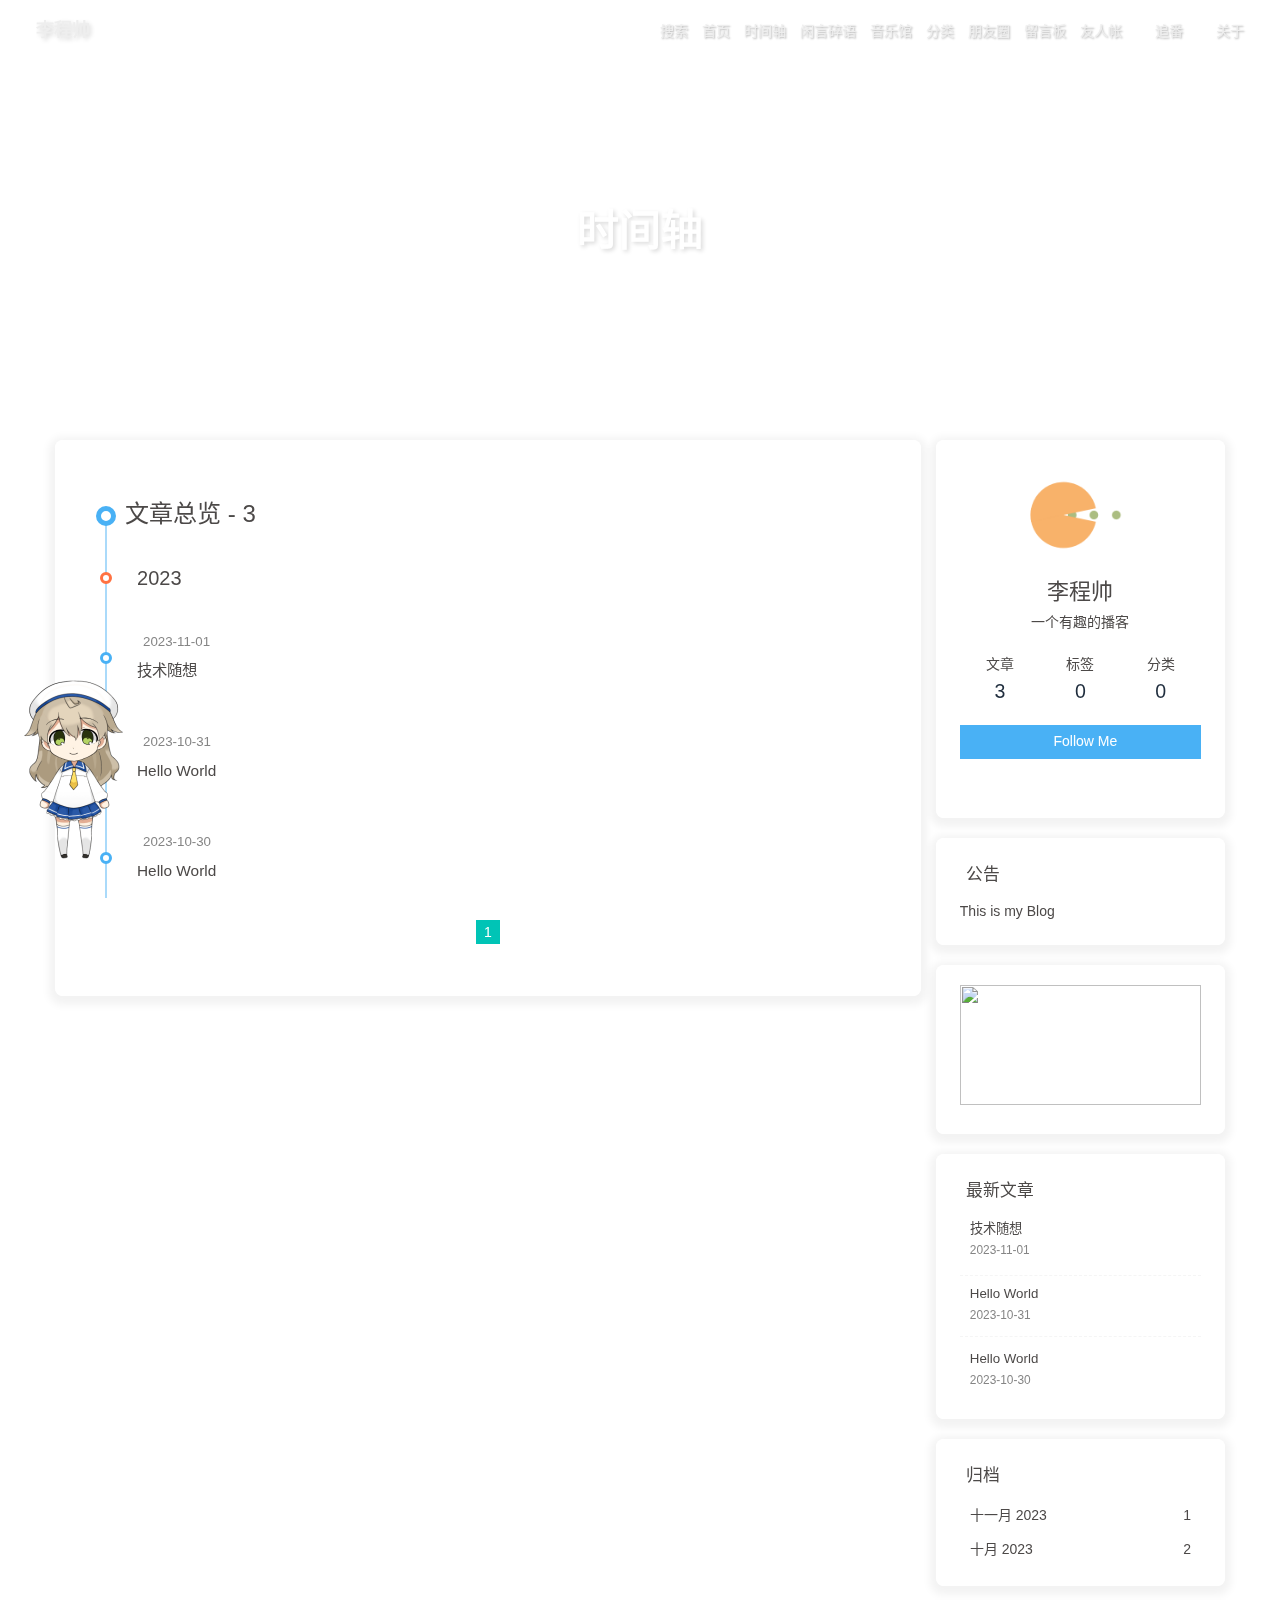
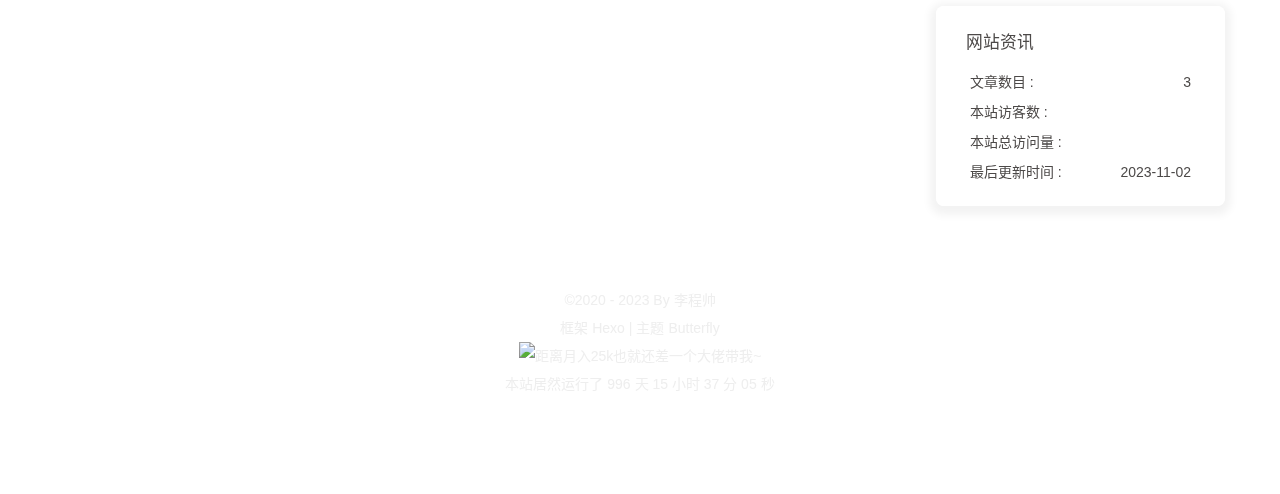
==== commit f406f8b5: "Site updated: 2023-11-02 09:31:49" ====
--- a/archives/index.html
+++ b/archives/index.html
@@ -1,6 +1,6 @@
-<!DOCTYPE html><html lang="zh-CN" data-theme="light"><head><meta charset="UTF-8"><meta http-equiv="X-UA-Compatible" content="IE=edge"><meta name="viewport" content="width=device-width, initial-scale=1.0,viewport-fit=cover"><title>归档 | 李程帅</title><meta name="author" content="李程帅"><meta name="copyright" content="李程帅"><meta name="format-detection" content="telephone=no"><meta name="theme-color" content="#ffffff"><meta name="description" content="一个有趣的播客">
+<!DOCTYPE html><html lang="zh-CN" data-theme="light"><head><meta charset="UTF-8"><meta http-equiv="X-UA-Compatible" content="IE=edge"><meta name="viewport" content="width=device-width, initial-scale=1.0,viewport-fit=cover"><title>时间轴 | 李程帅</title><meta name="author" content="李程帅"><meta name="copyright" content="李程帅"><meta name="format-detection" content="telephone=no"><meta name="theme-color" content="#ffffff"><meta name="description" content="一个有趣的播客">
 <meta property="og:type" content="website">
-<meta property="og:title" content="归档">
+<meta property="og:title" content="时间轴">
 <meta property="og:url" content="https://lichengshuai123.github.io/archives/index.html">
 <meta property="og:site_name" content="李程帅">
 <meta property="og:description" content="一个有趣的播客">
@@ -49,12 +49,12 @@
   },
   autoDarkmode: false
 }</script><script id="config-diff">var GLOBAL_CONFIG_SITE = {
-  title: '归档',
+  title: '时间轴',
   isPost: false,
   isHome: false,
   isHighlightShrink: false,
   isToc: false,
-  postUpdate: '2023-11-01 17:55:29'
+  postUpdate: '2023-11-02 09:30:10'
 }</script><script>(win=>{
       win.saveToLocal = {
         set: (key, value, ttl) => {
@@ -151,8 +151,8 @@
         }
       }
       detectApple()
-    })(window)</script><link rel="stylesheet" href="/css/custom.css" media="defer" onload="this.media='all'"><!-- hexo injector head_end start --><link rel="stylesheet" href="https://cdn.cbd.int/hexo-butterfly-clock-anzhiyu/lib/clock.min.css" /><link rel="stylesheet" href="https://npm.elemecdn.com/anzhiyu-blog@2.0.4/css/runtime/runtime.min.css" media="print" onload="this.media='all'"><link rel="stylesheet" href="https://cdn.cbd.int/hexo-butterfly-tag-plugins-plus@latest/lib/assets/font-awesome-animation.min.css" media="defer" onload="this.media='all'"><link rel="stylesheet" href="https://cdn.cbd.int/hexo-butterfly-tag-plugins-plus@latest/lib/tag_plugins.css" media="defer" onload="this.media='all'"><script src="https://cdn.cbd.int/hexo-butterfly-tag-plugins-plus@latest/lib/assets/carousel-touch.js"></script><link rel="stylesheet" href="https://cdn.cbd.int/hexo-butterfly-wowjs/lib/animate.min.css" media="print" onload="this.media='screen'"><!-- hexo injector head_end end --><meta name="generator" content="Hexo 6.3.0"><link rel="alternate" href="/atom.xml" title="李程帅" type="application/atom+xml">
-</head><body><div id="web_bg"></div><div id="sidebar"><div id="menu-mask"></div><div id="sidebar-menus"><div class="avatar-img is-center"><img src="https://i.loli.net/2021/02/24/5O1day2nriDzjSu.png" onerror="onerror=null;src='/img/friend_404.gif'" alt="avatar"/></div><div class="sidebar-site-data site-data is-center"><a href="/archives/"><div class="headline">文章</div><div class="length-num">3</div></a><a href="/tags/"><div class="headline">标签</div><div class="length-num">0</div></a><a href="/categories/"><div class="headline">分类</div><div class="length-num">0</div></a></div><hr class="custom-hr"/><div class="menus_items"><div class="menus_item"><a class="site-page" href="/"><i class="fa-fw fas fa-home"></i><span> Home</span></a></div><div class="menus_item"><a class="site-page" href="/bangumis/index.html"><i class="fa-fw fas fa-home"></i><span> 追番</span></a></div><div class="menus_item"><a class="site-page" href="/comments/"><i class="fa-fw fas fa-envelope"></i><span> 留言板</span></a></div></div></div></div><div class="page" id="body-wrap"><header class="not-home-page" id="page-header"><nav id="nav"><span id="blog-info"><a href="/" title="李程帅"><span class="site-name">李程帅</span></a></span><div id="menus"><div id="search-button"><a class="site-page social-icon search" href="javascript:void(0);"><i class="fas fa-search fa-fw"></i><span> 搜索</span></a></div><div class="menus_items"><div class="menus_item"><a class="site-page" href="/"><i class="fa-fw fas fa-home"></i><span> Home</span></a></div><div class="menus_item"><a class="site-page" href="/bangumis/index.html"><i class="fa-fw fas fa-home"></i><span> 追番</span></a></div><div class="menus_item"><a class="site-page" href="/comments/"><i class="fa-fw fas fa-envelope"></i><span> 留言板</span></a></div></div><div id="toggle-menu"><a class="site-page" href="javascript:void(0);"><i class="fas fa-bars fa-fw"></i></a></div></div></nav><div id="page-site-info"><h1 id="site-title">归档</h1></div></header><main class="layout" id="content-inner"><div id="archive"><div class="article-sort-title">文章总览 - 3</div><div class="article-sort"><div class="article-sort-item year">2023</div><div class="article-sort-item no-article-cover"><div class="article-sort-item-info"><div class="article-sort-item-time"><i class="far fa-calendar-alt"></i><time class="post-meta-date-created" datetime="2023-11-01T02:50:08.000Z" title="发表于 2023-11-01 10:50:08">2023-11-01</time></div><a class="article-sort-item-title" href="/posts/dfb8a81f.html" title="技术随想">技术随想</a></div></div><div class="article-sort-item no-article-cover"><div class="article-sort-item-info"><div class="article-sort-item-time"><i class="far fa-calendar-alt"></i><time class="post-meta-date-created" datetime="2023-10-31T08:25:34.477Z" title="发表于 2023-10-31 16:25:34">2023-10-31</time></div><a class="article-sort-item-title" href="/posts/4a17b156.html" title="Hello World">Hello World</a></div></div><div class="article-sort-item no-article-cover"><div class="article-sort-item-info"><div class="article-sort-item-time"><i class="far fa-calendar-alt"></i><time class="post-meta-date-created" datetime="2023-10-30T07:35:59.766Z" title="发表于 2023-10-30 15:35:59">2023-10-30</time></div><a class="article-sort-item-title" href="/posts/4a17b156.html" title="Hello World">Hello World</a></div></div></div><nav id="pagination"><div class="pagination"><span class="page-number current">1</span></div></nav></div><div class="aside-content" id="aside-content"><div class="card-widget card-info"><div class="is-center"><div class="avatar-img"><img src="https://i.loli.net/2021/02/24/5O1day2nriDzjSu.png" onerror="this.onerror=null;this.src='/img/friend_404.gif'" alt="avatar"/></div><div class="author-info__name">李程帅</div><div class="author-info__description">一个有趣的播客</div></div><div class="card-info-data site-data is-center"><a href="/archives/"><div class="headline">文章</div><div class="length-num">3</div></a><a href="/tags/"><div class="headline">标签</div><div class="length-num">0</div></a><a href="/categories/"><div class="headline">分类</div><div class="length-num">0</div></a></div><a id="card-info-btn" target="_blank" rel="noopener" href="https://github.com/xxxxxx"><i class="fab fa-github"></i><span>Follow Me</span></a></div><div class="card-widget card-announcement"><div class="item-headline"><i class="fas fa-bullhorn fa-shake"></i><span>公告</span></div><div class="announcement_content">This is my Blog</div></div><div class="sticky_layout"><div class="card-widget card-recent-post"><div class="item-headline"><i class="fas fa-history"></i><span>最新文章</span></div><div class="aside-list"><div class="aside-list-item no-cover"><div class="content"><a class="title" href="/posts/dfb8a81f.html" title="技术随想">技术随想</a><time datetime="2023-11-01T02:50:08.000Z" title="发表于 2023-11-01 10:50:08">2023-11-01</time></div></div><div class="aside-list-item no-cover"><div class="content"><a class="title" href="/posts/4a17b156.html" title="Hello World">Hello World</a><time datetime="2023-10-31T08:25:34.477Z" title="发表于 2023-10-31 16:25:34">2023-10-31</time></div></div><div class="aside-list-item no-cover"><div class="content"><a class="title" href="/posts/4a17b156.html" title="Hello World">Hello World</a><time datetime="2023-10-30T07:35:59.766Z" title="发表于 2023-10-30 15:35:59">2023-10-30</time></div></div></div></div><div class="card-widget card-archives"><div class="item-headline"><i class="fas fa-archive"></i><span>归档</span></div><ul class="card-archive-list"><li class="card-archive-list-item"><a class="card-archive-list-link" href="/archives/2023/11/"><span class="card-archive-list-date">十一月 2023</span><span class="card-archive-list-count">1</span></a></li><li class="card-archive-list-item"><a class="card-archive-list-link" href="/archives/2023/10/"><span class="card-archive-list-date">十月 2023</span><span class="card-archive-list-count">2</span></a></li></ul></div><div class="card-widget card-webinfo"><div class="item-headline"><i class="fas fa-chart-line"></i><span>网站资讯</span></div><div class="webinfo"><div class="webinfo-item"><div class="item-name">文章数目 :</div><div class="item-count">3</div></div><div class="webinfo-item"><div class="item-name">本站访客数 :</div><div class="item-count" id="busuanzi_value_site_uv"><i class="fa-solid fa-spinner fa-spin"></i></div></div><div class="webinfo-item"><div class="item-name">本站总访问量 :</div><div class="item-count" id="busuanzi_value_site_pv"><i class="fa-solid fa-spinner fa-spin"></i></div></div><div class="webinfo-item"><div class="item-name">最后更新时间 :</div><div class="item-count" id="last-push-date" data-lastPushDate="2023-11-01T09:55:29.114Z"><i class="fa-solid fa-spinner fa-spin"></i></div></div></div></div></div></div></main><footer id="footer"><div id="footer-wrap"><div class="copyright">&copy;2020 - 2023 By 李程帅</div><div class="framework-info"><span>框架 </span><a target="_blank" rel="noopener" href="https://hexo.io">Hexo</a><span class="footer-separator">|</span><span>主题 </span><a target="_blank" rel="noopener" href="https://github.com/jerryc127/hexo-theme-butterfly">Butterfly</a></div></div></footer></div><div id="rightside"><div id="rightside-config-hide"><button id="darkmode" type="button" title="浅色和深色模式转换"><i class="fas fa-adjust"></i></button><button id="hide-aside-btn" type="button" title="单栏和双栏切换"><i class="fas fa-arrows-alt-h"></i></button></div><div id="rightside-config-show"><button id="rightside-config" type="button" title="设置"><i class="fas fa-cog fa-spin"></i></button><button id="go-up" type="button" title="回到顶部"><span class="scroll-percent"></span><i class="fas fa-arrow-up"></i></button></div></div><div><script src="/js/utils.js"></script><script src="/js/main.js"></script><script src="https://cdn.jsdelivr.net/npm/@fancyapps/ui/dist/fancybox/fancybox.umd.min.js"></script><div class="js-pjax"></div><div class="aplayer no-destroy" data-id="8152976493" data-server="netease" data-type="playlist"   data-order="list" data-fixed="true" data-preload="auto" data-autoplay="false" data-mutex="true" ></div><link rel="stylesheet" href="https://cdn.jsdelivr.net/npm/aplayer/dist/APlayer.min.css" media="print" onload="this.media='all'"><script src="https://cdn.jsdelivr.net/npm/aplayer/dist/APlayer.min.js"></script><script src="https://cdn.jsdelivr.net/npm/butterfly-extsrc/metingjs/dist/Meting.min.js"></script><div class="app-refresh" id="app-refresh" style="position: fixed;top: -2.2rem;left: 0;right: 0;z-index: 99999;padding: 0 1rem;font-size: 15px;height: 2.2rem;transition: all 0.3s ease;"><div class="app-refresh-wrap" style=" display: flex;color: #fff;height: 100%;align-items: center;justify-content: center;"><label>✨ 有新文章啦！ 👉</label><a href="javascript:void(0)" onclick="location.reload()"><span style="color: #fff;text-decoration: underline;cursor: pointer;">🍗点击食用🍔</span></a></div></div><script>if ('serviceWorker' in navigator) {
+    })(window)</script><link rel="stylesheet" href="/css/custom.css" media="defer" onload="this.media='all'"><!-- hexo injector head_end start --><link rel="stylesheet" href="https://cdn.cbd.int/hexo-butterfly-clock-anzhiyu/lib/clock.min.css" /><link rel="stylesheet" href="https://cdn.cbd.int/hexo-butterfly-tag-plugins-plus@latest/lib/assets/font-awesome-animation.min.css" media="defer" onload="this.media='all'"><link rel="stylesheet" href="https://cdn.cbd.int/hexo-butterfly-tag-plugins-plus@latest/lib/tag_plugins.css" media="defer" onload="this.media='all'"><script src="https://cdn.cbd.int/hexo-butterfly-tag-plugins-plus@latest/lib/assets/carousel-touch.js"></script><link rel="stylesheet" href="https://npm.elemecdn.com/anzhiyu-blog@2.0.4/css/runtime/runtime.min.css" media="print" onload="this.media='all'"><link rel="stylesheet" href="https://cdn.cbd.int/hexo-butterfly-wowjs/lib/animate.min.css" media="print" onload="this.media='screen'"><!-- hexo injector head_end end --><meta name="generator" content="Hexo 6.3.0"><link rel="alternate" href="/atom.xml" title="李程帅" type="application/atom+xml">
+</head><body><div id="web_bg"></div><div id="sidebar"><div id="menu-mask"></div><div id="sidebar-menus"><div class="avatar-img is-center"><img src="https://i.loli.net/2021/02/24/5O1day2nriDzjSu.png" onerror="onerror=null;src='/img/friend_404.gif'" alt="avatar"/></div><div class="sidebar-site-data site-data is-center"><a href="/archives/"><div class="headline">文章</div><div class="length-num">3</div></a><a href="/tags/"><div class="headline">标签</div><div class="length-num">0</div></a><a href="/categories/"><div class="headline">分类</div><div class="length-num">0</div></a></div><hr class="custom-hr"/><div class="menus_items"><div class="menus_item"><a class="site-page faa-parent animated-hover" href="/"><i class="fa-fw fas fa-home faa-tada"></i><span> 首页</span></a></div><div class="menus_item"><a class="site-page faa-parent animated-hover" href="/archives/"><i class="fa-fw fas fa-archive faa-tada"></i><span> 时间轴</span></a></div><div class="menus_item"><a class="site-page faa-parent animated-hover" href="/artitalk/"><i class="fa-fw fas fa-comment-dots faa-tada"></i><span> 闲言碎语</span></a></div><div class="menus_item"><a class="site-page faa-parent animated-hover" href="/music/"><i class="fa-fw fas fa-music faa-tada"></i><span> 音乐馆</span></a></div><div class="menus_item"><a class="site-page faa-parent animated-hover" href="/categories/"><i class="fa-fw fas fa-folder-open faa-tada"></i><span> 分类</span></a></div><div class="menus_item"><a class="site-page faa-parent animated-hover" href="/fcircle/"><i class="fa-fw fab fa-artstation faa-tada"></i><span> 朋友圈</span></a></div><div class="menus_item"><a class="site-page faa-parent animated-hover" href="/comments/"><i class="fa-fw fas fa-envelope faa-tada"></i><span> 留言板</span></a></div><div class="menus_item"><a class="site-page faa-parent animated-hover" href="/link/"><i class="fa-fw fas fa-link faa-tada"></i><span> 友人帐</span></a></div><div class="menus_item"><a class="site-page faa-parent animated-hover" href="/bangumis/"><svg class="icon faa-tada" aria-hidden="true"><use xlink:href="#icon-bilibili1"></use></svg><span> 追番</span></a></div><div class="menus_item"><a class="site-page faa-parent animated-hover" href="/about/"><svg class="icon faa-tada" aria-hidden="true"><use xlink:href="#icon-zhifeiji"></use></svg><span> 关于</span></a></div></div></div></div><div class="page" id="body-wrap"><header class="not-home-page" id="page-header"><nav id="nav"><span id="blog-info"><a href="/" title="李程帅"><span class="site-name">李程帅</span></a></span><div id="menus"><div id="search-button"><a class="site-page social-icon search" href="javascript:void(0);"><i class="fas fa-search fa-fw"></i><span> 搜索</span></a></div><div class="menus_items"><div class="menus_item"><a class="site-page faa-parent animated-hover" href="/"><i class="fa-fw fas fa-home faa-tada"></i><span> 首页</span></a></div><div class="menus_item"><a class="site-page faa-parent animated-hover" href="/archives/"><i class="fa-fw fas fa-archive faa-tada"></i><span> 时间轴</span></a></div><div class="menus_item"><a class="site-page faa-parent animated-hover" href="/artitalk/"><i class="fa-fw fas fa-comment-dots faa-tada"></i><span> 闲言碎语</span></a></div><div class="menus_item"><a class="site-page faa-parent animated-hover" href="/music/"><i class="fa-fw fas fa-music faa-tada"></i><span> 音乐馆</span></a></div><div class="menus_item"><a class="site-page faa-parent animated-hover" href="/categories/"><i class="fa-fw fas fa-folder-open faa-tada"></i><span> 分类</span></a></div><div class="menus_item"><a class="site-page faa-parent animated-hover" href="/fcircle/"><i class="fa-fw fab fa-artstation faa-tada"></i><span> 朋友圈</span></a></div><div class="menus_item"><a class="site-page faa-parent animated-hover" href="/comments/"><i class="fa-fw fas fa-envelope faa-tada"></i><span> 留言板</span></a></div><div class="menus_item"><a class="site-page faa-parent animated-hover" href="/link/"><i class="fa-fw fas fa-link faa-tada"></i><span> 友人帐</span></a></div><div class="menus_item"><a class="site-page faa-parent animated-hover" href="/bangumis/"><svg class="icon faa-tada" aria-hidden="true"><use xlink:href="#icon-bilibili1"></use></svg><span> 追番</span></a></div><div class="menus_item"><a class="site-page faa-parent animated-hover" href="/about/"><svg class="icon faa-tada" aria-hidden="true"><use xlink:href="#icon-zhifeiji"></use></svg><span> 关于</span></a></div></div><div id="toggle-menu"><a class="site-page" href="javascript:void(0);"><i class="fas fa-bars fa-fw"></i></a></div></div></nav><div id="page-site-info"><h1 id="site-title">时间轴</h1></div></header><main class="layout" id="content-inner"><div id="archive"><div class="article-sort-title">文章总览 - 3</div><div class="article-sort"><div class="article-sort-item year">2023</div><div class="article-sort-item no-article-cover"><div class="article-sort-item-info"><div class="article-sort-item-time"><i class="far fa-calendar-alt"></i><time class="post-meta-date-created" datetime="2023-11-01T02:50:08.000Z" title="发表于 2023-11-01 10:50:08">2023-11-01</time></div><a class="article-sort-item-title" href="/posts/dfb8a81f.html" title="技术随想">技术随想</a></div></div><div class="article-sort-item no-article-cover"><div class="article-sort-item-info"><div class="article-sort-item-time"><i class="far fa-calendar-alt"></i><time class="post-meta-date-created" datetime="2023-10-31T08:25:34.477Z" title="发表于 2023-10-31 16:25:34">2023-10-31</time></div><a class="article-sort-item-title" href="/posts/4a17b156.html" title="Hello World">Hello World</a></div></div><div class="article-sort-item no-article-cover"><div class="article-sort-item-info"><div class="article-sort-item-time"><i class="far fa-calendar-alt"></i><time class="post-meta-date-created" datetime="2023-10-30T07:35:59.766Z" title="发表于 2023-10-30 15:35:59">2023-10-30</time></div><a class="article-sort-item-title" href="/posts/4a17b156.html" title="Hello World">Hello World</a></div></div></div><nav id="pagination"><div class="pagination"><span class="page-number current">1</span></div></nav></div><div class="aside-content" id="aside-content"><div class="card-widget card-info"><div class="is-center"><div class="avatar-img"><img src="https://i.loli.net/2021/02/24/5O1day2nriDzjSu.png" onerror="this.onerror=null;this.src='/img/friend_404.gif'" alt="avatar"/></div><div class="author-info__name">李程帅</div><div class="author-info__description">一个有趣的播客</div></div><div class="card-info-data site-data is-center"><a href="/archives/"><div class="headline">文章</div><div class="length-num">3</div></a><a href="/tags/"><div class="headline">标签</div><div class="length-num">0</div></a><a href="/categories/"><div class="headline">分类</div><div class="length-num">0</div></a></div><a id="card-info-btn" target="_blank" rel="noopener" href="https://github.com/xxxxxx"><i class="fab fa-github"></i><span>Follow Me</span></a><div class="card-info-social-icons is-center"><a class="social-icon faa-parent animated-hover" href="https://github.com/anzhiyu-c" target="_blank" title="Github"><svg class="icon faa-tada" aria-hidden="true"><use xlink:href="#icon-gitHub"></use></svg></a><a class="social-icon faa-parent animated-hover" href="https://mail.qq.com/cgi-bin/qm_share?t=qm_mailme&amp;email=2268025923@qq.com" target="_blank" title="Email"><svg class="icon faa-tada" aria-hidden="true"><use xlink:href="#icon-youxiang"></use></svg></a><a class="social-icon faa-parent animated-hover" href="/atom.xml" target="_blank" title="RSS"><svg class="icon faa-tada" aria-hidden="true"><use xlink:href="#icon-rss"></use></svg></a><a class="social-icon faa-parent animated-hover" href="https://space.bilibili.com/372204786" target="_blank" title="BiliBili"><svg class="icon faa-tada" aria-hidden="true"><use xlink:href="#icon-bilibili"></use></svg></a><a class="social-icon faa-parent animated-hover" href="tencent://Message/?Uin=2268025923&amp;amp;websiteName=local.edu.com:8888=&amp;amp;Menu=yes" target="_blank" title="QQ"><svg class="icon faa-tada" aria-hidden="true"><use xlink:href="#icon-QQ1"></use></svg></a></div></div><div class="card-widget card-announcement"><div class="item-headline"><i class="fas fa-bullhorn fa-shake"></i><span>公告</span></div><div class="announcement_content">This is my Blog</div></div><div class="sticky_layout"><div class="card-widget card-recent-post"><div class="item-headline"><i class="fas fa-history"></i><span>最新文章</span></div><div class="aside-list"><div class="aside-list-item no-cover"><div class="content"><a class="title" href="/posts/dfb8a81f.html" title="技术随想">技术随想</a><time datetime="2023-11-01T02:50:08.000Z" title="发表于 2023-11-01 10:50:08">2023-11-01</time></div></div><div class="aside-list-item no-cover"><div class="content"><a class="title" href="/posts/4a17b156.html" title="Hello World">Hello World</a><time datetime="2023-10-31T08:25:34.477Z" title="发表于 2023-10-31 16:25:34">2023-10-31</time></div></div><div class="aside-list-item no-cover"><div class="content"><a class="title" href="/posts/4a17b156.html" title="Hello World">Hello World</a><time datetime="2023-10-30T07:35:59.766Z" title="发表于 2023-10-30 15:35:59">2023-10-30</time></div></div></div></div><div class="card-widget card-archives"><div class="item-headline"><i class="fas fa-archive"></i><span>归档</span></div><ul class="card-archive-list"><li class="card-archive-list-item"><a class="card-archive-list-link" href="/archives/2023/11/"><span class="card-archive-list-date">十一月 2023</span><span class="card-archive-list-count">1</span></a></li><li class="card-archive-list-item"><a class="card-archive-list-link" href="/archives/2023/10/"><span class="card-archive-list-date">十月 2023</span><span class="card-archive-list-count">2</span></a></li></ul></div><div class="card-widget card-webinfo"><div class="item-headline"><i class="fas fa-chart-line"></i><span>网站资讯</span></div><div class="webinfo"><div class="webinfo-item"><div class="item-name">文章数目 :</div><div class="item-count">3</div></div><div class="webinfo-item"><div class="item-name">本站访客数 :</div><div class="item-count" id="busuanzi_value_site_uv"><i class="fa-solid fa-spinner fa-spin"></i></div></div><div class="webinfo-item"><div class="item-name">本站总访问量 :</div><div class="item-count" id="busuanzi_value_site_pv"><i class="fa-solid fa-spinner fa-spin"></i></div></div><div class="webinfo-item"><div class="item-name">最后更新时间 :</div><div class="item-count" id="last-push-date" data-lastPushDate="2023-11-02T01:30:10.817Z"><i class="fa-solid fa-spinner fa-spin"></i></div></div></div></div></div></div></main><footer id="footer"><div id="footer-wrap"><div class="copyright">&copy;2020 - 2023 By 李程帅</div><div class="framework-info"><span>框架 </span><a target="_blank" rel="noopener" href="https://hexo.io">Hexo</a><span class="footer-separator">|</span><span>主题 </span><a target="_blank" rel="noopener" href="https://github.com/jerryc127/hexo-theme-butterfly">Butterfly</a></div></div></footer></div><div id="rightside"><div id="rightside-config-hide"><button id="darkmode" type="button" title="浅色和深色模式转换"><i class="fas fa-adjust"></i></button><button id="hide-aside-btn" type="button" title="单栏和双栏切换"><i class="fas fa-arrows-alt-h"></i></button></div><div id="rightside-config-show"><button id="rightside-config" type="button" title="设置"><i class="fas fa-cog fa-spin"></i></button><button id="go-up" type="button" title="回到顶部"><span class="scroll-percent"></span><i class="fas fa-arrow-up"></i></button></div></div><div><script src="/js/utils.js"></script><script src="/js/main.js"></script><script src="https://cdn.jsdelivr.net/npm/@fancyapps/ui/dist/fancybox/fancybox.umd.min.js"></script><div class="js-pjax"></div><div class="aplayer no-destroy" data-id="8152976493" data-server="netease" data-type="playlist"   data-order="list" data-fixed="true" data-preload="auto" data-autoplay="false" data-mutex="true" ></div><link rel="stylesheet" href="https://cdn.jsdelivr.net/npm/aplayer/dist/APlayer.min.css" media="print" onload="this.media='all'"><script src="https://cdn.jsdelivr.net/npm/aplayer/dist/APlayer.min.js"></script><script src="https://cdn.jsdelivr.net/npm/butterfly-extsrc/metingjs/dist/Meting.min.js"></script><div class="app-refresh" id="app-refresh" style="position: fixed;top: -2.2rem;left: 0;right: 0;z-index: 99999;padding: 0 1rem;font-size: 15px;height: 2.2rem;transition: all 0.3s ease;"><div class="app-refresh-wrap" style=" display: flex;color: #fff;height: 100%;align-items: center;justify-content: center;"><label>✨ 有新文章啦！ 👉</label><a href="javascript:void(0)" onclick="location.reload()"><span style="color: #fff;text-decoration: underline;cursor: pointer;">🍗点击食用🍔</span></a></div></div><script>if ('serviceWorker' in navigator) {
 if (navigator.serviceWorker.controller) {
 navigator.serviceWorker.addEventListener('controllerchange', function() {
 showNotification()
@@ -204,7 +204,7 @@
   var gaud_map_key = 'bf216744635fb672d62b3c14b58763b3';
   var baidu_ak_key = 'undefined';
   var flag = 0;
-  var clock_rectangle = '40,116';
+  var clock_rectangle = '112.982279,28.19409';
   var clock_default_rectangle_enable = 'false';
 
   for (var i=0;i<elist.length;i++){
@@ -219,7 +219,7 @@
   else if (epage === cpage){
     butterfly_clock_anzhiyu_injector_config();
   }
-  </script><script src="https://widget.qweather.net/simple/static/js/he-simple-common.js?v=2.0"></script><script data-pjax src="https://cdn.cbd.int/hexo-butterfly-clock-anzhiyu/lib/clock.min.js"></script><script data-pjax>
+  </script><script src="https://widget.qweather.net/simple/static/js/he-simple-common.js?v=2.0"></script><script data-pjax src="https://cdn.cbd.int/hexo-butterfly-clock-anzhiyu/lib/clock.min.js"></script><script async src="/js/ali_font.js"></script><script data-pjax>
   function butterfly_footer_beautify_injector_config(){
     var parent_div_git = document.getElementById('footer-wrap');
     var item_html = '<div id="workboard"></div><p id="ghbdages"><a class="github-badge" target="_blank" href="https://hexo.io/" style="margin-inline:5px" data-title="博客框架为Hexo_v5.4.0" title=""><img src="https://img.shields.io/badge/Frame-Hexo-blue?style=flat&amp;logo=hexo" alt=""/></a><a class="github-badge" target="_blank" href="https://butterfly.js.org/" style="margin-inline:5px" data-title="主题版本Butterfly_v4.2.2" title=""><img src="https://img.shields.io/badge/Theme-Butterfly-6513df?style=flat&amp;logo=bitdefender" alt=""/></a><a class="github-badge" target="_blank" href="https://www.jsdelivr.com/" style="margin-inline:5px" data-title="本站使用JsDelivr为静态资源提供CDN加速" title=""><img src="https://img.shields.io/badge/CDN-jsDelivr-orange?style=flat&amp;logo=jsDelivr" alt=""/></a><a class="github-badge" target="_blank" href="https://beian.miit.gov.cn/#/Integrated/index" style="margin-inline:5px" data-title="本站已在湘进行备案" title=""><img src="https://img.shields.io/badge/湘ICP备-2022004213号-e1d492?style=flat&amp;logo=[data-uri]" alt=""/></a><a class="github-badge" target="_blank" href="https://github.com/" style="margin-inline:5px" data-title="本站项目由Github托管" title=""><img src="https://img.shields.io/badge/Source-Github-d021d6?style=flat&amp;logo=GitHub" alt=""/></a><a class="github-badge" target="_blank" href="http://creativecommons.org/licenses/by-nc-sa/4.0/" style="margin-inline:5px" data-title="本站采用知识共享署名-非商业性使用-相同方式共享4.0国际许可协议进行许可" title=""><img src="https://img.shields.io/badge/Copyright-BY--NC--SA%204.0-d42328?style=flat&amp;logo=Claris" alt=""/></a></p>';
@@ -243,7 +243,7 @@
   else if (epage === cpage){
     butterfly_footer_beautify_injector_config();
   }
-  </script><script async src="/js/runtime/runtime.min.js"></script><script async src="/js/ali_font.js"></script><div class="js-pjax"><script async="async">var arr = document.getElementsByClassName('recent-post-item');
+  </script><script async src="/js/runtime/runtime.min.js"></script><div class="js-pjax"><script async="async">var arr = document.getElementsByClassName('recent-post-item');
 for(var i = 0;i<arr.length;i++){
     arr[i].classList.add('wow');
     arr[i].classList.add('animate__zoomIn');
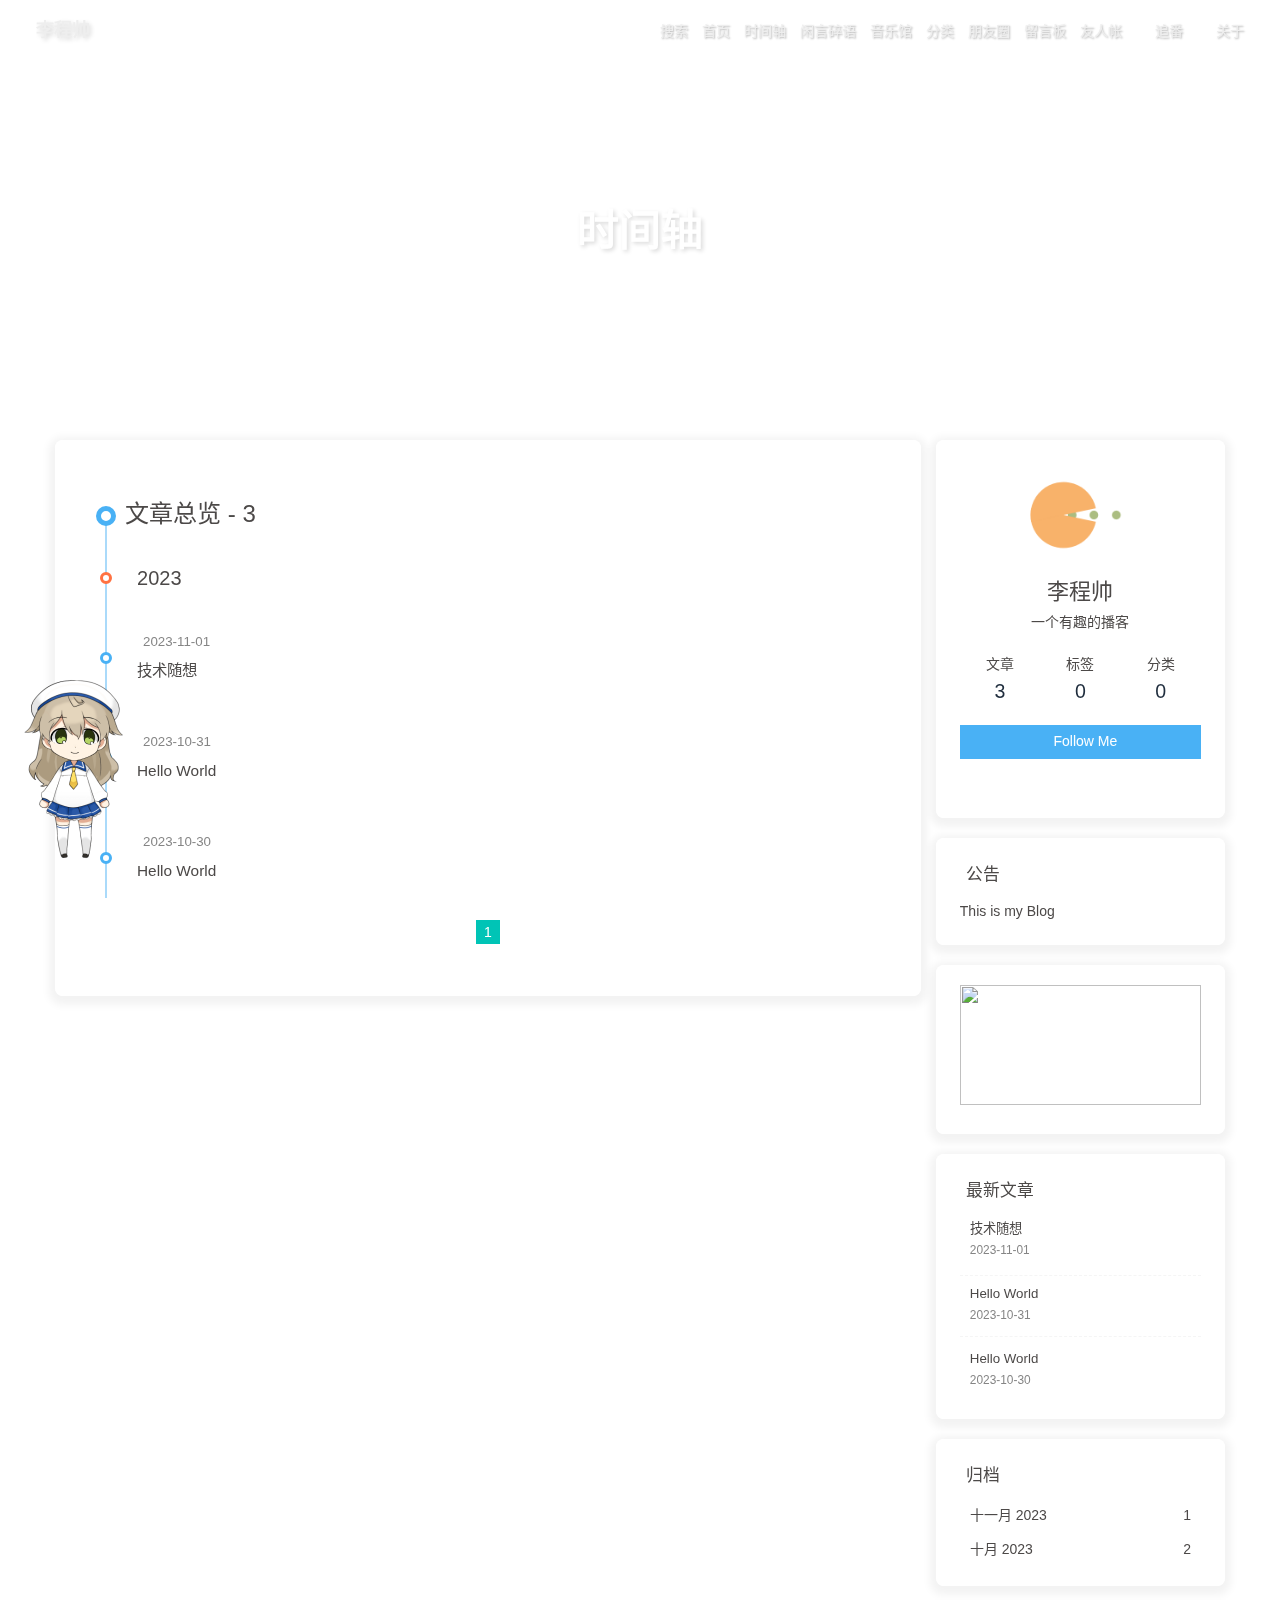
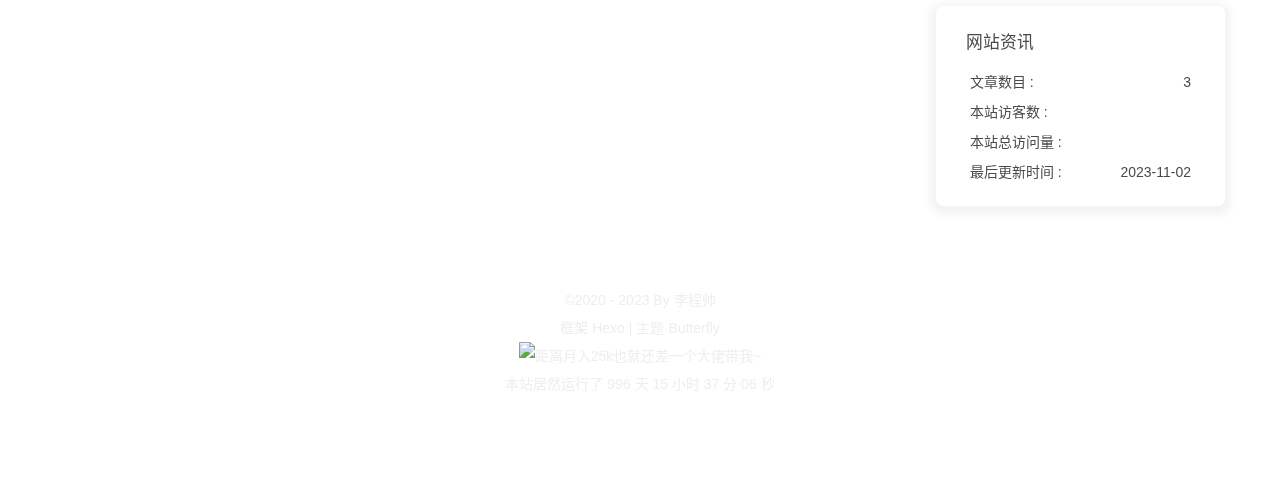
==== commit 2766ce00: "Site updated: 2023-11-02 14:50:35" ====
--- a/archives/index.html
+++ b/archives/index.html
@@ -54,7 +54,7 @@
   isHome: false,
   isHighlightShrink: false,
   isToc: false,
-  postUpdate: '2023-11-02 09:30:10'
+  postUpdate: '2023-11-02 14:41:21'
 }</script><script>(win=>{
       win.saveToLocal = {
         set: (key, value, ttl) => {
@@ -151,8 +151,74 @@
         }
       }
       detectApple()
-    })(window)</script><link rel="stylesheet" href="/css/custom.css" media="defer" onload="this.media='all'"><!-- hexo injector head_end start --><link rel="stylesheet" href="https://cdn.cbd.int/hexo-butterfly-clock-anzhiyu/lib/clock.min.css" /><link rel="stylesheet" href="https://cdn.cbd.int/hexo-butterfly-tag-plugins-plus@latest/lib/assets/font-awesome-animation.min.css" media="defer" onload="this.media='all'"><link rel="stylesheet" href="https://cdn.cbd.int/hexo-butterfly-tag-plugins-plus@latest/lib/tag_plugins.css" media="defer" onload="this.media='all'"><script src="https://cdn.cbd.int/hexo-butterfly-tag-plugins-plus@latest/lib/assets/carousel-touch.js"></script><link rel="stylesheet" href="https://npm.elemecdn.com/anzhiyu-blog@2.0.4/css/runtime/runtime.min.css" media="print" onload="this.media='all'"><link rel="stylesheet" href="https://cdn.cbd.int/hexo-butterfly-wowjs/lib/animate.min.css" media="print" onload="this.media='screen'"><!-- hexo injector head_end end --><meta name="generator" content="Hexo 6.3.0"><link rel="alternate" href="/atom.xml" title="李程帅" type="application/atom+xml">
-</head><body><div id="web_bg"></div><div id="sidebar"><div id="menu-mask"></div><div id="sidebar-menus"><div class="avatar-img is-center"><img src="https://i.loli.net/2021/02/24/5O1day2nriDzjSu.png" onerror="onerror=null;src='/img/friend_404.gif'" alt="avatar"/></div><div class="sidebar-site-data site-data is-center"><a href="/archives/"><div class="headline">文章</div><div class="length-num">3</div></a><a href="/tags/"><div class="headline">标签</div><div class="length-num">0</div></a><a href="/categories/"><div class="headline">分类</div><div class="length-num">0</div></a></div><hr class="custom-hr"/><div class="menus_items"><div class="menus_item"><a class="site-page faa-parent animated-hover" href="/"><i class="fa-fw fas fa-home faa-tada"></i><span> 首页</span></a></div><div class="menus_item"><a class="site-page faa-parent animated-hover" href="/archives/"><i class="fa-fw fas fa-archive faa-tada"></i><span> 时间轴</span></a></div><div class="menus_item"><a class="site-page faa-parent animated-hover" href="/artitalk/"><i class="fa-fw fas fa-comment-dots faa-tada"></i><span> 闲言碎语</span></a></div><div class="menus_item"><a class="site-page faa-parent animated-hover" href="/music/"><i class="fa-fw fas fa-music faa-tada"></i><span> 音乐馆</span></a></div><div class="menus_item"><a class="site-page faa-parent animated-hover" href="/categories/"><i class="fa-fw fas fa-folder-open faa-tada"></i><span> 分类</span></a></div><div class="menus_item"><a class="site-page faa-parent animated-hover" href="/fcircle/"><i class="fa-fw fab fa-artstation faa-tada"></i><span> 朋友圈</span></a></div><div class="menus_item"><a class="site-page faa-parent animated-hover" href="/comments/"><i class="fa-fw fas fa-envelope faa-tada"></i><span> 留言板</span></a></div><div class="menus_item"><a class="site-page faa-parent animated-hover" href="/link/"><i class="fa-fw fas fa-link faa-tada"></i><span> 友人帐</span></a></div><div class="menus_item"><a class="site-page faa-parent animated-hover" href="/bangumis/"><svg class="icon faa-tada" aria-hidden="true"><use xlink:href="#icon-bilibili1"></use></svg><span> 追番</span></a></div><div class="menus_item"><a class="site-page faa-parent animated-hover" href="/about/"><svg class="icon faa-tada" aria-hidden="true"><use xlink:href="#icon-zhifeiji"></use></svg><span> 关于</span></a></div></div></div></div><div class="page" id="body-wrap"><header class="not-home-page" id="page-header"><nav id="nav"><span id="blog-info"><a href="/" title="李程帅"><span class="site-name">李程帅</span></a></span><div id="menus"><div id="search-button"><a class="site-page social-icon search" href="javascript:void(0);"><i class="fas fa-search fa-fw"></i><span> 搜索</span></a></div><div class="menus_items"><div class="menus_item"><a class="site-page faa-parent animated-hover" href="/"><i class="fa-fw fas fa-home faa-tada"></i><span> 首页</span></a></div><div class="menus_item"><a class="site-page faa-parent animated-hover" href="/archives/"><i class="fa-fw fas fa-archive faa-tada"></i><span> 时间轴</span></a></div><div class="menus_item"><a class="site-page faa-parent animated-hover" href="/artitalk/"><i class="fa-fw fas fa-comment-dots faa-tada"></i><span> 闲言碎语</span></a></div><div class="menus_item"><a class="site-page faa-parent animated-hover" href="/music/"><i class="fa-fw fas fa-music faa-tada"></i><span> 音乐馆</span></a></div><div class="menus_item"><a class="site-page faa-parent animated-hover" href="/categories/"><i class="fa-fw fas fa-folder-open faa-tada"></i><span> 分类</span></a></div><div class="menus_item"><a class="site-page faa-parent animated-hover" href="/fcircle/"><i class="fa-fw fab fa-artstation faa-tada"></i><span> 朋友圈</span></a></div><div class="menus_item"><a class="site-page faa-parent animated-hover" href="/comments/"><i class="fa-fw fas fa-envelope faa-tada"></i><span> 留言板</span></a></div><div class="menus_item"><a class="site-page faa-parent animated-hover" href="/link/"><i class="fa-fw fas fa-link faa-tada"></i><span> 友人帐</span></a></div><div class="menus_item"><a class="site-page faa-parent animated-hover" href="/bangumis/"><svg class="icon faa-tada" aria-hidden="true"><use xlink:href="#icon-bilibili1"></use></svg><span> 追番</span></a></div><div class="menus_item"><a class="site-page faa-parent animated-hover" href="/about/"><svg class="icon faa-tada" aria-hidden="true"><use xlink:href="#icon-zhifeiji"></use></svg><span> 关于</span></a></div></div><div id="toggle-menu"><a class="site-page" href="javascript:void(0);"><i class="fas fa-bars fa-fw"></i></a></div></div></nav><div id="page-site-info"><h1 id="site-title">时间轴</h1></div></header><main class="layout" id="content-inner"><div id="archive"><div class="article-sort-title">文章总览 - 3</div><div class="article-sort"><div class="article-sort-item year">2023</div><div class="article-sort-item no-article-cover"><div class="article-sort-item-info"><div class="article-sort-item-time"><i class="far fa-calendar-alt"></i><time class="post-meta-date-created" datetime="2023-11-01T02:50:08.000Z" title="发表于 2023-11-01 10:50:08">2023-11-01</time></div><a class="article-sort-item-title" href="/posts/dfb8a81f.html" title="技术随想">技术随想</a></div></div><div class="article-sort-item no-article-cover"><div class="article-sort-item-info"><div class="article-sort-item-time"><i class="far fa-calendar-alt"></i><time class="post-meta-date-created" datetime="2023-10-31T08:25:34.477Z" title="发表于 2023-10-31 16:25:34">2023-10-31</time></div><a class="article-sort-item-title" href="/posts/4a17b156.html" title="Hello World">Hello World</a></div></div><div class="article-sort-item no-article-cover"><div class="article-sort-item-info"><div class="article-sort-item-time"><i class="far fa-calendar-alt"></i><time class="post-meta-date-created" datetime="2023-10-30T07:35:59.766Z" title="发表于 2023-10-30 15:35:59">2023-10-30</time></div><a class="article-sort-item-title" href="/posts/4a17b156.html" title="Hello World">Hello World</a></div></div></div><nav id="pagination"><div class="pagination"><span class="page-number current">1</span></div></nav></div><div class="aside-content" id="aside-content"><div class="card-widget card-info"><div class="is-center"><div class="avatar-img"><img src="https://i.loli.net/2021/02/24/5O1day2nriDzjSu.png" onerror="this.onerror=null;this.src='/img/friend_404.gif'" alt="avatar"/></div><div class="author-info__name">李程帅</div><div class="author-info__description">一个有趣的播客</div></div><div class="card-info-data site-data is-center"><a href="/archives/"><div class="headline">文章</div><div class="length-num">3</div></a><a href="/tags/"><div class="headline">标签</div><div class="length-num">0</div></a><a href="/categories/"><div class="headline">分类</div><div class="length-num">0</div></a></div><a id="card-info-btn" target="_blank" rel="noopener" href="https://github.com/xxxxxx"><i class="fab fa-github"></i><span>Follow Me</span></a><div class="card-info-social-icons is-center"><a class="social-icon faa-parent animated-hover" href="https://github.com/anzhiyu-c" target="_blank" title="Github"><svg class="icon faa-tada" aria-hidden="true"><use xlink:href="#icon-gitHub"></use></svg></a><a class="social-icon faa-parent animated-hover" href="https://mail.qq.com/cgi-bin/qm_share?t=qm_mailme&amp;email=2268025923@qq.com" target="_blank" title="Email"><svg class="icon faa-tada" aria-hidden="true"><use xlink:href="#icon-youxiang"></use></svg></a><a class="social-icon faa-parent animated-hover" href="/atom.xml" target="_blank" title="RSS"><svg class="icon faa-tada" aria-hidden="true"><use xlink:href="#icon-rss"></use></svg></a><a class="social-icon faa-parent animated-hover" href="https://space.bilibili.com/372204786" target="_blank" title="BiliBili"><svg class="icon faa-tada" aria-hidden="true"><use xlink:href="#icon-bilibili"></use></svg></a><a class="social-icon faa-parent animated-hover" href="tencent://Message/?Uin=2268025923&amp;amp;websiteName=local.edu.com:8888=&amp;amp;Menu=yes" target="_blank" title="QQ"><svg class="icon faa-tada" aria-hidden="true"><use xlink:href="#icon-QQ1"></use></svg></a></div></div><div class="card-widget card-announcement"><div class="item-headline"><i class="fas fa-bullhorn fa-shake"></i><span>公告</span></div><div class="announcement_content">This is my Blog</div></div><div class="sticky_layout"><div class="card-widget card-recent-post"><div class="item-headline"><i class="fas fa-history"></i><span>最新文章</span></div><div class="aside-list"><div class="aside-list-item no-cover"><div class="content"><a class="title" href="/posts/dfb8a81f.html" title="技术随想">技术随想</a><time datetime="2023-11-01T02:50:08.000Z" title="发表于 2023-11-01 10:50:08">2023-11-01</time></div></div><div class="aside-list-item no-cover"><div class="content"><a class="title" href="/posts/4a17b156.html" title="Hello World">Hello World</a><time datetime="2023-10-31T08:25:34.477Z" title="发表于 2023-10-31 16:25:34">2023-10-31</time></div></div><div class="aside-list-item no-cover"><div class="content"><a class="title" href="/posts/4a17b156.html" title="Hello World">Hello World</a><time datetime="2023-10-30T07:35:59.766Z" title="发表于 2023-10-30 15:35:59">2023-10-30</time></div></div></div></div><div class="card-widget card-archives"><div class="item-headline"><i class="fas fa-archive"></i><span>归档</span></div><ul class="card-archive-list"><li class="card-archive-list-item"><a class="card-archive-list-link" href="/archives/2023/11/"><span class="card-archive-list-date">十一月 2023</span><span class="card-archive-list-count">1</span></a></li><li class="card-archive-list-item"><a class="card-archive-list-link" href="/archives/2023/10/"><span class="card-archive-list-date">十月 2023</span><span class="card-archive-list-count">2</span></a></li></ul></div><div class="card-widget card-webinfo"><div class="item-headline"><i class="fas fa-chart-line"></i><span>网站资讯</span></div><div class="webinfo"><div class="webinfo-item"><div class="item-name">文章数目 :</div><div class="item-count">3</div></div><div class="webinfo-item"><div class="item-name">本站访客数 :</div><div class="item-count" id="busuanzi_value_site_uv"><i class="fa-solid fa-spinner fa-spin"></i></div></div><div class="webinfo-item"><div class="item-name">本站总访问量 :</div><div class="item-count" id="busuanzi_value_site_pv"><i class="fa-solid fa-spinner fa-spin"></i></div></div><div class="webinfo-item"><div class="item-name">最后更新时间 :</div><div class="item-count" id="last-push-date" data-lastPushDate="2023-11-02T01:30:10.817Z"><i class="fa-solid fa-spinner fa-spin"></i></div></div></div></div></div></div></main><footer id="footer"><div id="footer-wrap"><div class="copyright">&copy;2020 - 2023 By 李程帅</div><div class="framework-info"><span>框架 </span><a target="_blank" rel="noopener" href="https://hexo.io">Hexo</a><span class="footer-separator">|</span><span>主题 </span><a target="_blank" rel="noopener" href="https://github.com/jerryc127/hexo-theme-butterfly">Butterfly</a></div></div></footer></div><div id="rightside"><div id="rightside-config-hide"><button id="darkmode" type="button" title="浅色和深色模式转换"><i class="fas fa-adjust"></i></button><button id="hide-aside-btn" type="button" title="单栏和双栏切换"><i class="fas fa-arrows-alt-h"></i></button></div><div id="rightside-config-show"><button id="rightside-config" type="button" title="设置"><i class="fas fa-cog fa-spin"></i></button><button id="go-up" type="button" title="回到顶部"><span class="scroll-percent"></span><i class="fas fa-arrow-up"></i></button></div></div><div><script src="/js/utils.js"></script><script src="/js/main.js"></script><script src="https://cdn.jsdelivr.net/npm/@fancyapps/ui/dist/fancybox/fancybox.umd.min.js"></script><div class="js-pjax"></div><div class="aplayer no-destroy" data-id="8152976493" data-server="netease" data-type="playlist"   data-order="list" data-fixed="true" data-preload="auto" data-autoplay="false" data-mutex="true" ></div><link rel="stylesheet" href="https://cdn.jsdelivr.net/npm/aplayer/dist/APlayer.min.css" media="print" onload="this.media='all'"><script src="https://cdn.jsdelivr.net/npm/aplayer/dist/APlayer.min.js"></script><script src="https://cdn.jsdelivr.net/npm/butterfly-extsrc/metingjs/dist/Meting.min.js"></script><div class="app-refresh" id="app-refresh" style="position: fixed;top: -2.2rem;left: 0;right: 0;z-index: 99999;padding: 0 1rem;font-size: 15px;height: 2.2rem;transition: all 0.3s ease;"><div class="app-refresh-wrap" style=" display: flex;color: #fff;height: 100%;align-items: center;justify-content: center;"><label>✨ 有新文章啦！ 👉</label><a href="javascript:void(0)" onclick="location.reload()"><span style="color: #fff;text-decoration: underline;cursor: pointer;">🍗点击食用🍔</span></a></div></div><script>if ('serviceWorker' in navigator) {
+    })(window)</script><link rel="stylesheet" href="/css/custom.css" media="defer" onload="this.media='all'"><!-- hexo injector head_end start --><link rel="stylesheet" href="https://cdn.cbd.int/hexo-butterfly-categories-card@1.0.0/lib/categorybar.css"><link rel="stylesheet" href="https://cdn.cbd.int/hexo-butterfly-clock-anzhiyu/lib/clock.min.css" /><link rel="stylesheet" href="https://npm.elemecdn.com/anzhiyu-blog@2.0.4/css/runtime/runtime.min.css" media="print" onload="this.media='all'"><link rel="stylesheet" href="https://cdn.cbd.int/hexo-butterfly-swiper-anzhiyu@1.0.4/lib/swiper.min.css" media="print" onload="this.media='all'"><link rel="stylesheet" href="https://cdn.cbd.int/hexo-butterfly-swiper-anzhiyu@1.0.4/lib/swiperstyle.css" media="print" onload="this.media='all'"><link rel="stylesheet" href="https://cdn.cbd.int/hexo-butterfly-wowjs/lib/animate.min.css" media="print" onload="this.media='screen'"><link rel="stylesheet" href="https://cdn.cbd.int/hexo-butterfly-tag-plugins-plus@latest/lib/assets/font-awesome-animation.min.css" media="defer" onload="this.media='all'"><link rel="stylesheet" href="https://cdn.cbd.int/hexo-butterfly-tag-plugins-plus@latest/lib/tag_plugins.css" media="defer" onload="this.media='all'"><script src="https://cdn.cbd.int/hexo-butterfly-tag-plugins-plus@latest/lib/assets/carousel-touch.js"></script><!-- hexo injector head_end end --><meta name="generator" content="Hexo 6.3.0"><link rel="alternate" href="/atom.xml" title="李程帅" type="application/atom+xml">
+</head><body><div id="web_bg"></div><div id="sidebar"><div id="menu-mask"></div><div id="sidebar-menus"><div class="avatar-img is-center"><img src="https://i.loli.net/2021/02/24/5O1day2nriDzjSu.png" onerror="onerror=null;src='/img/friend_404.gif'" alt="avatar"/></div><div class="sidebar-site-data site-data is-center"><a href="/archives/"><div class="headline">文章</div><div class="length-num">3</div></a><a href="/tags/"><div class="headline">标签</div><div class="length-num">0</div></a><a href="/categories/"><div class="headline">分类</div><div class="length-num">0</div></a></div><hr class="custom-hr"/><div class="menus_items"><div class="menus_item"><a class="site-page faa-parent animated-hover" href="/"><i class="fa-fw fas fa-home faa-tada"></i><span> 首页</span></a></div><div class="menus_item"><a class="site-page faa-parent animated-hover" href="/archives/"><i class="fa-fw fas fa-archive faa-tada"></i><span> 时间轴</span></a></div><div class="menus_item"><a class="site-page faa-parent animated-hover" href="/artitalk/"><i class="fa-fw fas fa-comment-dots faa-tada"></i><span> 闲言碎语</span></a></div><div class="menus_item"><a class="site-page faa-parent animated-hover" href="/music/"><i class="fa-fw fas fa-music faa-tada"></i><span> 音乐馆</span></a></div><div class="menus_item"><a class="site-page faa-parent animated-hover" href="/categories/"><i class="fa-fw fas fa-folder-open faa-tada"></i><span> 分类</span></a></div><div class="menus_item"><a class="site-page faa-parent animated-hover" href="/fcircle/"><i class="fa-fw fab fa-artstation faa-tada"></i><span> 朋友圈</span></a></div><div class="menus_item"><a class="site-page faa-parent animated-hover" href="/comments/"><i class="fa-fw fas fa-envelope faa-tada"></i><span> 留言板</span></a></div><div class="menus_item"><a class="site-page faa-parent animated-hover" href="/link/"><i class="fa-fw fas fa-link faa-tada"></i><span> 友人帐</span></a></div><div class="menus_item"><a class="site-page faa-parent animated-hover" href="/bangumis/"><svg class="icon faa-tada" aria-hidden="true"><use xlink:href="#icon-bilibili1"></use></svg><span> 追番</span></a></div><div class="menus_item"><a class="site-page faa-parent animated-hover" href="/about/"><svg class="icon faa-tada" aria-hidden="true"><use xlink:href="#icon-zhifeiji"></use></svg><span> 关于</span></a></div></div></div></div><div class="page" id="body-wrap"><header class="not-home-page" id="page-header"><nav id="nav"><span id="blog-info"><a href="/" title="李程帅"><span class="site-name">李程帅</span></a></span><div id="menus"><div id="search-button"><a class="site-page social-icon search" href="javascript:void(0);"><i class="fas fa-search fa-fw"></i><span> 搜索</span></a></div><div class="menus_items"><div class="menus_item"><a class="site-page faa-parent animated-hover" href="/"><i class="fa-fw fas fa-home faa-tada"></i><span> 首页</span></a></div><div class="menus_item"><a class="site-page faa-parent animated-hover" href="/archives/"><i class="fa-fw fas fa-archive faa-tada"></i><span> 时间轴</span></a></div><div class="menus_item"><a class="site-page faa-parent animated-hover" href="/artitalk/"><i class="fa-fw fas fa-comment-dots faa-tada"></i><span> 闲言碎语</span></a></div><div class="menus_item"><a class="site-page faa-parent animated-hover" href="/music/"><i class="fa-fw fas fa-music faa-tada"></i><span> 音乐馆</span></a></div><div class="menus_item"><a class="site-page faa-parent animated-hover" href="/categories/"><i class="fa-fw fas fa-folder-open faa-tada"></i><span> 分类</span></a></div><div class="menus_item"><a class="site-page faa-parent animated-hover" href="/fcircle/"><i class="fa-fw fab fa-artstation faa-tada"></i><span> 朋友圈</span></a></div><div class="menus_item"><a class="site-page faa-parent animated-hover" href="/comments/"><i class="fa-fw fas fa-envelope faa-tada"></i><span> 留言板</span></a></div><div class="menus_item"><a class="site-page faa-parent animated-hover" href="/link/"><i class="fa-fw fas fa-link faa-tada"></i><span> 友人帐</span></a></div><div class="menus_item"><a class="site-page faa-parent animated-hover" href="/bangumis/"><svg class="icon faa-tada" aria-hidden="true"><use xlink:href="#icon-bilibili1"></use></svg><span> 追番</span></a></div><div class="menus_item"><a class="site-page faa-parent animated-hover" href="/about/"><svg class="icon faa-tada" aria-hidden="true"><use xlink:href="#icon-zhifeiji"></use></svg><span> 关于</span></a></div></div><div id="toggle-menu"><a class="site-page" href="javascript:void(0);"><i class="fas fa-bars fa-fw"></i></a></div></div></nav><div id="page-site-info"><h1 id="site-title">时间轴</h1></div></header><main class="layout" id="content-inner"><div id="archive"><div class="article-sort-title">文章总览 - 3</div><div class="article-sort"><div class="article-sort-item year">2023</div><div class="article-sort-item no-article-cover"><div class="article-sort-item-info"><div class="article-sort-item-time"><i class="far fa-calendar-alt"></i><time class="post-meta-date-created" datetime="2023-11-01T02:50:08.000Z" title="发表于 2023-11-01 10:50:08">2023-11-01</time></div><a class="article-sort-item-title" href="/posts/dfb8a81f.html" title="技术随想">技术随想</a></div></div><div class="article-sort-item no-article-cover"><div class="article-sort-item-info"><div class="article-sort-item-time"><i class="far fa-calendar-alt"></i><time class="post-meta-date-created" datetime="2023-10-31T08:25:34.477Z" title="发表于 2023-10-31 16:25:34">2023-10-31</time></div><a class="article-sort-item-title" href="/posts/4a17b156.html" title="Hello World">Hello World</a></div></div><div class="article-sort-item no-article-cover"><div class="article-sort-item-info"><div class="article-sort-item-time"><i class="far fa-calendar-alt"></i><time class="post-meta-date-created" datetime="2023-10-30T07:35:59.766Z" title="发表于 2023-10-30 15:35:59">2023-10-30</time></div><a class="article-sort-item-title" href="/posts/4a17b156.html" title="Hello World">Hello World</a></div></div></div><nav id="pagination"><div class="pagination"><span class="page-number current">1</span></div></nav></div><div class="aside-content" id="aside-content"><div class="card-widget card-info"><div class="is-center"><div class="avatar-img"><img src="https://i.loli.net/2021/02/24/5O1day2nriDzjSu.png" onerror="this.onerror=null;this.src='/img/friend_404.gif'" alt="avatar"/></div><div class="author-info__name">李程帅</div><div class="author-info__description">一个有趣的播客</div></div><div class="card-info-data site-data is-center"><a href="/archives/"><div class="headline">文章</div><div class="length-num">3</div></a><a href="/tags/"><div class="headline">标签</div><div class="length-num">0</div></a><a href="/categories/"><div class="headline">分类</div><div class="length-num">0</div></a></div><a id="card-info-btn" target="_blank" rel="noopener" href="https://github.com/xxxxxx"><i class="fab fa-github"></i><span>Follow Me</span></a><div class="card-info-social-icons is-center"><a class="social-icon faa-parent animated-hover" href="https://github.com/lichengshuai123" target="_blank" title="Github"><svg class="icon faa-tada" aria-hidden="true"><use xlink:href="#icon-gitHub"></use></svg></a><a class="social-icon faa-parent animated-hover" href="https://mail.qq.com/cgi-bin/qm_share?t=qm_mailme&amp;email=1069739406@qq.com" target="_blank" title="Email"><svg class="icon faa-tada" aria-hidden="true"><use xlink:href="#icon-youxiang"></use></svg></a><a class="social-icon faa-parent animated-hover" href="/atom.xml" target="_blank" title="RSS"><svg class="icon faa-tada" aria-hidden="true"><use xlink:href="#icon-rss"></use></svg></a><a class="social-icon faa-parent animated-hover" href="https://space.bilibili.com/499876432" target="_blank" title="BiliBili"><svg class="icon faa-tada" aria-hidden="true"><use xlink:href="#icon-bilibili"></use></svg></a><a class="social-icon faa-parent animated-hover" href="tencent://Message/?Uin=2268025923&amp;amp;websiteName=local.edu.com:8888=&amp;amp;Menu=yes" target="_blank" title="QQ"><svg class="icon faa-tada" aria-hidden="true"><use xlink:href="#icon-QQ1"></use></svg></a></div></div><div class="card-widget card-announcement"><div class="item-headline"><i class="fas fa-bullhorn fa-shake"></i><span>公告</span></div><div class="announcement_content">This is my Blog</div></div><div class="sticky_layout"><div class="card-widget card-recent-post"><div class="item-headline"><i class="fas fa-history"></i><span>最新文章</span></div><div class="aside-list"><div class="aside-list-item no-cover"><div class="content"><a class="title" href="/posts/dfb8a81f.html" title="技术随想">技术随想</a><time datetime="2023-11-01T02:50:08.000Z" title="发表于 2023-11-01 10:50:08">2023-11-01</time></div></div><div class="aside-list-item no-cover"><div class="content"><a class="title" href="/posts/4a17b156.html" title="Hello World">Hello World</a><time datetime="2023-10-31T08:25:34.477Z" title="发表于 2023-10-31 16:25:34">2023-10-31</time></div></div><div class="aside-list-item no-cover"><div class="content"><a class="title" href="/posts/4a17b156.html" title="Hello World">Hello World</a><time datetime="2023-10-30T07:35:59.766Z" title="发表于 2023-10-30 15:35:59">2023-10-30</time></div></div></div></div><div class="card-widget card-archives"><div class="item-headline"><i class="fas fa-archive"></i><span>归档</span></div><ul class="card-archive-list"><li class="card-archive-list-item"><a class="card-archive-list-link" href="/archives/2023/11/"><span class="card-archive-list-date">十一月 2023</span><span class="card-archive-list-count">1</span></a></li><li class="card-archive-list-item"><a class="card-archive-list-link" href="/archives/2023/10/"><span class="card-archive-list-date">十月 2023</span><span class="card-archive-list-count">2</span></a></li></ul></div><div class="card-widget card-webinfo"><div class="item-headline"><i class="fas fa-chart-line"></i><span>网站资讯</span></div><div class="webinfo"><div class="webinfo-item"><div class="item-name">文章数目 :</div><div class="item-count">3</div></div><div class="webinfo-item"><div class="item-name">本站访客数 :</div><div class="item-count" id="busuanzi_value_site_uv"><i class="fa-solid fa-spinner fa-spin"></i></div></div><div class="webinfo-item"><div class="item-name">本站总访问量 :</div><div class="item-count" id="busuanzi_value_site_pv"><i class="fa-solid fa-spinner fa-spin"></i></div></div><div class="webinfo-item"><div class="item-name">最后更新时间 :</div><div class="item-count" id="last-push-date" data-lastPushDate="2023-11-02T06:41:21.768Z"><i class="fa-solid fa-spinner fa-spin"></i></div></div></div></div></div></div></main><footer id="footer"><div id="footer-wrap"><div class="copyright">&copy;2020 - 2023 By 李程帅</div><div class="framework-info"><span>框架 </span><a target="_blank" rel="noopener" href="https://hexo.io">Hexo</a><span class="footer-separator">|</span><span>主题 </span><a target="_blank" rel="noopener" href="https://github.com/jerryc127/hexo-theme-butterfly">Butterfly</a></div></div></footer></div><div id="rightside"><div id="rightside-config-hide"><button id="darkmode" type="button" title="浅色和深色模式转换"><i class="fas fa-adjust"></i></button><button id="hide-aside-btn" type="button" title="单栏和双栏切换"><i class="fas fa-arrows-alt-h"></i></button></div><div id="rightside-config-show"><button id="rightside-config" type="button" title="设置"><i class="fas fa-cog fa-spin"></i></button><button id="go-up" type="button" title="回到顶部"><span class="scroll-percent"></span><i class="fas fa-arrow-up"></i></button></div></div><div><script src="/js/utils.js"></script><script src="/js/main.js"></script><script src="https://cdn.jsdelivr.net/npm/@fancyapps/ui/dist/fancybox/fancybox.umd.min.js"></script><div class="js-pjax"></div><script async src="//at.alicdn.com/t/font_2032782_ev6ytrh30f.js"></script><link rel="stylesheet" href="https://cdn.jsdelivr.net/npm/aplayer/dist/APlayer.min.css" media="print" onload="this.media='all'"><script src="https://cdn.jsdelivr.net/npm/aplayer/dist/APlayer.min.js"></script><script src="https://cdn.jsdelivr.net/npm/butterfly-extsrc/metingjs/dist/Meting.min.js"></script><script src="https://cdn.jsdelivr.net/npm/pjax/pjax.min.js"></script><script>let pjaxSelectors = ["head > title","#config-diff","#body-wrap","#rightside-config-hide","#rightside-config-show",".js-pjax"]
+
+var pjax = new Pjax({
+  elements: 'a:not([target="_blank"])',
+  selectors: pjaxSelectors,
+  cacheBust: false,
+  analytics: false,
+  scrollRestoration: false
+})
+
+document.addEventListener('pjax:send', function () {
+
+  // removeEventListener
+  btf.removeGlobalFnEvent('pjax')
+  btf.removeGlobalFnEvent('themeChange')
+
+  document.getElementById('rightside').classList.remove('rightside-show')
+  
+  if (window.aplayers) {
+    for (let i = 0; i < window.aplayers.length; i++) {
+      if (!window.aplayers[i].options.fixed) {
+        window.aplayers[i].destroy()
+      }
+    }
+  }
+
+  typeof typed === 'object' && typed.destroy()
+
+  //reset readmode
+  const $bodyClassList = document.body.classList
+  $bodyClassList.contains('read-mode') && $bodyClassList.remove('read-mode')
+
+  typeof disqusjs === 'object' && disqusjs.destroy()
+})
+
+document.addEventListener('pjax:complete', function () {
+  window.refreshFn()
+
+  document.querySelectorAll('script[data-pjax]').forEach(item => {
+    const newScript = document.createElement('script')
+    const content = item.text || item.textContent || item.innerHTML || ""
+    Array.from(item.attributes).forEach(attr => newScript.setAttribute(attr.name, attr.value))
+    newScript.appendChild(document.createTextNode(content))
+    item.parentNode.replaceChild(newScript, item)
+  })
+
+  GLOBAL_CONFIG.islazyload && window.lazyLoadInstance.update()
+
+  typeof panguInit === 'function' && panguInit()
+
+  // google analytics
+  typeof gtag === 'function' && gtag('config', '', {'page_path': window.location.pathname});
+
+  // baidu analytics
+  typeof _hmt === 'object' && _hmt.push(['_trackPageview',window.location.pathname]);
+
+  typeof loadMeting === 'function' && document.getElementsByClassName('aplayer').length && loadMeting()
+
+  // prismjs
+  typeof Prism === 'object' && Prism.highlightAll()
+})
+
+document.addEventListener('pjax:error', e => {
+  if (e.request.status === 404) {
+    pjax.loadUrl('/404.html')
+  }
+})</script><div class="app-refresh" id="app-refresh" style="position: fixed;top: -2.2rem;left: 0;right: 0;z-index: 99999;padding: 0 1rem;font-size: 15px;height: 2.2rem;transition: all 0.3s ease;"><div class="app-refresh-wrap" style=" display: flex;color: #fff;height: 100%;align-items: center;justify-content: center;"><label>✨ 有新文章啦！ 👉</label><a href="javascript:void(0)" onclick="location.reload()"><span style="color: #fff;text-decoration: underline;cursor: pointer;">🍗点击食用🍔</span></a></div></div><script>if ('serviceWorker' in navigator) {
 if (navigator.serviceWorker.controller) {
 navigator.serviceWorker.addEventListener('controllerchange', function() {
 showNotification()
@@ -189,6 +255,16 @@
 document.getElementById('app-refresh').style.cssText = cssText
 }
 }</script><script async data-pjax src="//busuanzi.ibruce.info/busuanzi/2.3/busuanzi.pure.mini.js"></script><div id="local-search"><div class="search-dialog"><nav class="search-nav"><span class="search-dialog-title">搜索</span><span id="loading-status"></span><button class="search-close-button"><i class="fas fa-times"></i></button></nav><div class="is-center" id="loading-database"><i class="fas fa-spinner fa-pulse"></i><span>  数据库加载中</span></div><div class="search-wrap"><div id="local-search-input"><div class="local-search-box"><input class="local-search-box--input" placeholder="搜索文章" type="text"/></div></div><hr/><div id="local-search-results"></div><div id="local-search-stats-wrap"></div></div></div><div id="search-mask"></div><script src="/js/search/local-search.js"></script></div></div><!-- hexo injector body_end start --><script data-pjax>
+    function butterfly_categories_card_injector_config(){
+      var parent_div_git = document.getElementById('recent-posts');
+      var item_html = '<style>li.categoryBar-list-item{width:32.3%;}.categoryBar-list{max-height: 190px;overflow:auto;}.categoryBar-list::-webkit-scrollbar{width:0!important}@media screen and (max-width: 650px){.categoryBar-list{max-height: 160px;}}</style><div class="recent-post-item" style="height:auto;width:100%;padding:0px;"><div id="categoryBar"><ul class="categoryBar-list"></ul></div></div>';
+      console.log('已挂载butterfly_categories_card')
+      parent_div_git.insertAdjacentHTML("afterbegin",item_html)
+      }
+    if( document.getElementById('recent-posts') && (location.pathname ==='/'|| '/' ==='all')){
+    butterfly_categories_card_injector_config()
+    }
+  </script><script data-pjax>
   function butterfly_clock_anzhiyu_injector_config(){
     var parent_div_git = document.getElementsByClassName('sticky_layout')[0];
     var item_html = '<div class="card-widget card-clock"><div class="card-glass"><div class="card-background"><div class="card-content"><div id="hexo_electric_clock"><img class="entered loading" id="card-clock-loading" src="https://cdn.cbd.int/hexo-butterfly-clock-anzhiyu/lib/loading.gif" style="height: 120px; width: 100%;" data-ll-status="loading"/></div></div></div></div></div>';
@@ -219,7 +295,7 @@
   else if (epage === cpage){
     butterfly_clock_anzhiyu_injector_config();
   }
-  </script><script src="https://widget.qweather.net/simple/static/js/he-simple-common.js?v=2.0"></script><script data-pjax src="https://cdn.cbd.int/hexo-butterfly-clock-anzhiyu/lib/clock.min.js"></script><script async src="/js/ali_font.js"></script><script data-pjax>
+  </script><script src="https://widget.qweather.net/simple/static/js/he-simple-common.js?v=2.0"></script><script data-pjax src="https://cdn.cbd.int/hexo-butterfly-clock-anzhiyu/lib/clock.min.js"></script><script data-pjax>
   function butterfly_footer_beautify_injector_config(){
     var parent_div_git = document.getElementById('footer-wrap');
     var item_html = '<div id="workboard"></div><p id="ghbdages"><a class="github-badge" target="_blank" href="https://hexo.io/" style="margin-inline:5px" data-title="博客框架为Hexo_v5.4.0" title=""><img src="https://img.shields.io/badge/Frame-Hexo-blue?style=flat&amp;logo=hexo" alt=""/></a><a class="github-badge" target="_blank" href="https://butterfly.js.org/" style="margin-inline:5px" data-title="主题版本Butterfly_v4.2.2" title=""><img src="https://img.shields.io/badge/Theme-Butterfly-6513df?style=flat&amp;logo=bitdefender" alt=""/></a><a class="github-badge" target="_blank" href="https://www.jsdelivr.com/" style="margin-inline:5px" data-title="本站使用JsDelivr为静态资源提供CDN加速" title=""><img src="https://img.shields.io/badge/CDN-jsDelivr-orange?style=flat&amp;logo=jsDelivr" alt=""/></a><a class="github-badge" target="_blank" href="https://beian.miit.gov.cn/#/Integrated/index" style="margin-inline:5px" data-title="本站已在湘进行备案" title=""><img src="https://img.shields.io/badge/湘ICP备-2022004213号-e1d492?style=flat&amp;logo=[data-uri]" alt=""/></a><a class="github-badge" target="_blank" href="https://github.com/" style="margin-inline:5px" data-title="本站项目由Github托管" title=""><img src="https://img.shields.io/badge/Source-Github-d021d6?style=flat&amp;logo=GitHub" alt=""/></a><a class="github-badge" target="_blank" href="http://creativecommons.org/licenses/by-nc-sa/4.0/" style="margin-inline:5px" data-title="本站采用知识共享署名-非商业性使用-相同方式共享4.0国际许可协议进行许可" title=""><img src="https://img.shields.io/badge/Copyright-BY--NC--SA%204.0-d42328?style=flat&amp;logo=Claris" alt=""/></a></p>';
@@ -243,7 +319,31 @@
   else if (epage === cpage){
     butterfly_footer_beautify_injector_config();
   }
-  </script><script async src="/js/runtime/runtime.min.js"></script><div class="js-pjax"><script async="async">var arr = document.getElementsByClassName('recent-post-item');
+  </script><script async src="/js/runtime/runtime.min.js"></script><script data-pjax>
+  function butterfly_swiper_injector_config(){
+    var parent_div_git = document.getElementById('recent-posts');
+    var item_html = '<div class="recent-post-item swiper_container_card" style="height: auto;width: 100%"><div id="random"><div id="random-banner"><canvas id="peoplecanvas"></canvas></div><a id="random-hover" style="width:100%;height:auto;" href="javascript:toRandomPost()" rel="external nofollow noreferrer" one-link-mark="yes"><i class="fa fa-paper-plane" style="margin-left:10px"></i><div style="margin-left:10px">随便逛逛<i class="fa-solid fa-arrow-right" style="margin-left:10px"></i></div></a></div><div class="blog-slider swiper-container-fade swiper-container-horizontal" id="swiper_container"><div class="blog-slider__wrp swiper-wrapper" style="transition-duration: 0ms;"><div class="blog-slider__item swiper-slide" style="width: 750px; opacity: 1; transform: translate3d(0px, 0px, 0px); transition-duration: 0ms;"><a class="blog-slider__img" onclick="pjax.loadUrl(&quot;posts/dfb8a81f.html&quot;);" href="javascript:void(0);" alt=""><img width="48" height="48" alt="" onerror="this.src=https://cdn.cbd.int/akilar-candyassets/image/loading.gif; this.onerror = null;"/></a><div class="blog-slider__content"><span class="blog-slider__code">2023-11-01</span><a class="blog-slider__title" onclick="pjax.loadUrl(&quot;posts/dfb8a81f.html&quot;);" href="javascript:void(0);" alt="">技术随想</a><div class="blog-slider__text">再怎么看我也不知道怎么描述它的啦！</div><a class="blog-slider__button" onclick="pjax.loadUrl(&quot;posts/dfb8a81f.html&quot;);" href="javascript:void(0);" alt="">详情       </a></div></div><div class="blog-slider__item swiper-slide" style="width: 750px; opacity: 1; transform: translate3d(0px, 0px, 0px); transition-duration: 0ms;"><a class="blog-slider__img" onclick="pjax.loadUrl(&quot;posts/4a17b156.html&quot;);" href="javascript:void(0);" alt=""><img width="48" height="48" alt="" onerror="this.src=https://cdn.cbd.int/akilar-candyassets/image/loading.gif; this.onerror = null;"/></a><div class="blog-slider__content"><span class="blog-slider__code">2023-10-31</span><a class="blog-slider__title" onclick="pjax.loadUrl(&quot;posts/4a17b156.html&quot;);" href="javascript:void(0);" alt="">Hello World</a><div class="blog-slider__text">再怎么看我也不知道怎么描述它的啦！</div><a class="blog-slider__button" onclick="pjax.loadUrl(&quot;posts/4a17b156.html&quot;);" href="javascript:void(0);" alt="">详情       </a></div></div></div><div class="blog-slider__pagination swiper-pagination-clickable swiper-pagination-bullets"></div></div></div>';
+    console.log('已挂载butterfly_swiper')
+    parent_div_git.insertAdjacentHTML("afterbegin",item_html)
+    }
+  var elist = 'undefined'.split(',');
+  var cpage = location.pathname;
+  var epage = '/';
+  var flag = 0;
+
+  for (var i=0;i<elist.length;i++){
+    if (cpage.includes(elist[i])){
+      flag++;
+    }
+  }
+
+  if ((epage ==='all')&&(flag == 0)){
+    butterfly_swiper_injector_config();
+  }
+  else if (epage === cpage){
+    butterfly_swiper_injector_config();
+  }
+  </script><script defer src="https://npm.elemecdn.com/anzhiyu-blog@1.1.6/js/swiper.min.js"></script><script defer data-pjax src="https://cdn.cbd.int/hexo-butterfly-swiper-anzhiyu@1.0.4/lib/swiper_init.js"></script><script data-pjax src="https://lf26-cdn-tos.bytecdntp.com/cdn/expire-1-M/gsap/3.9.1/gsap.min.js"></script><script defer src="https://npm.elemecdn.com/hexo-butterfly-swiper-anzhiyu@1.0.4/lib/people.min.js"></script><script async src="/anzhiyu/random.js"></script><div class="js-pjax"><script async="async">var arr = document.getElementsByClassName('recent-post-item');
 for(var i = 0;i<arr.length;i++){
     arr[i].classList.add('wow');
     arr[i].classList.add('animate__zoomIn');
@@ -299,4 +399,4 @@
     arr[i].setAttribute('data-wow-delay', '');
     arr[i].setAttribute('data-wow-offset', '');
     arr[i].setAttribute('data-wow-iteration', '');
-  }</script></div><script defer src="https://cdn.cbd.int/hexo-butterfly-wowjs/lib/wow.min.js"></script><script defer src="https://cdn.cbd.int/hexo-butterfly-wowjs/lib/wow_init.js"></script><!-- hexo injector body_end end --><script src="/live2dw/lib/L2Dwidget.min.js?094cbace49a39548bed64abff5988b05"></script><script>L2Dwidget.init({"tagMode":false,"debug":false,"model":{"jsonPath":"/live2dw/assets/koharu.model.json"},"display":{"position":"left","width":150,"height":300},"mobile":{"show":true},"log":false,"pluginJsPath":"lib/","pluginModelPath":"assets/","pluginRootPath":"live2dw/"});</script></body></html>+  }</script></div><script defer src="https://cdn.cbd.int/hexo-butterfly-wowjs/lib/wow.min.js"></script><script defer src="https://cdn.cbd.int/hexo-butterfly-wowjs/lib/wow_init.js"></script><script async src="/js/ali_font.js"></script><!-- hexo injector body_end end --><script src="/live2dw/lib/L2Dwidget.min.js?094cbace49a39548bed64abff5988b05"></script><script>L2Dwidget.init({"tagMode":false,"debug":false,"model":{"jsonPath":"/live2dw/assets/koharu.model.json"},"display":{"position":"left","width":150,"height":300},"mobile":{"show":true},"log":false,"pluginJsPath":"lib/","pluginModelPath":"assets/","pluginRootPath":"live2dw/"});</script></body></html>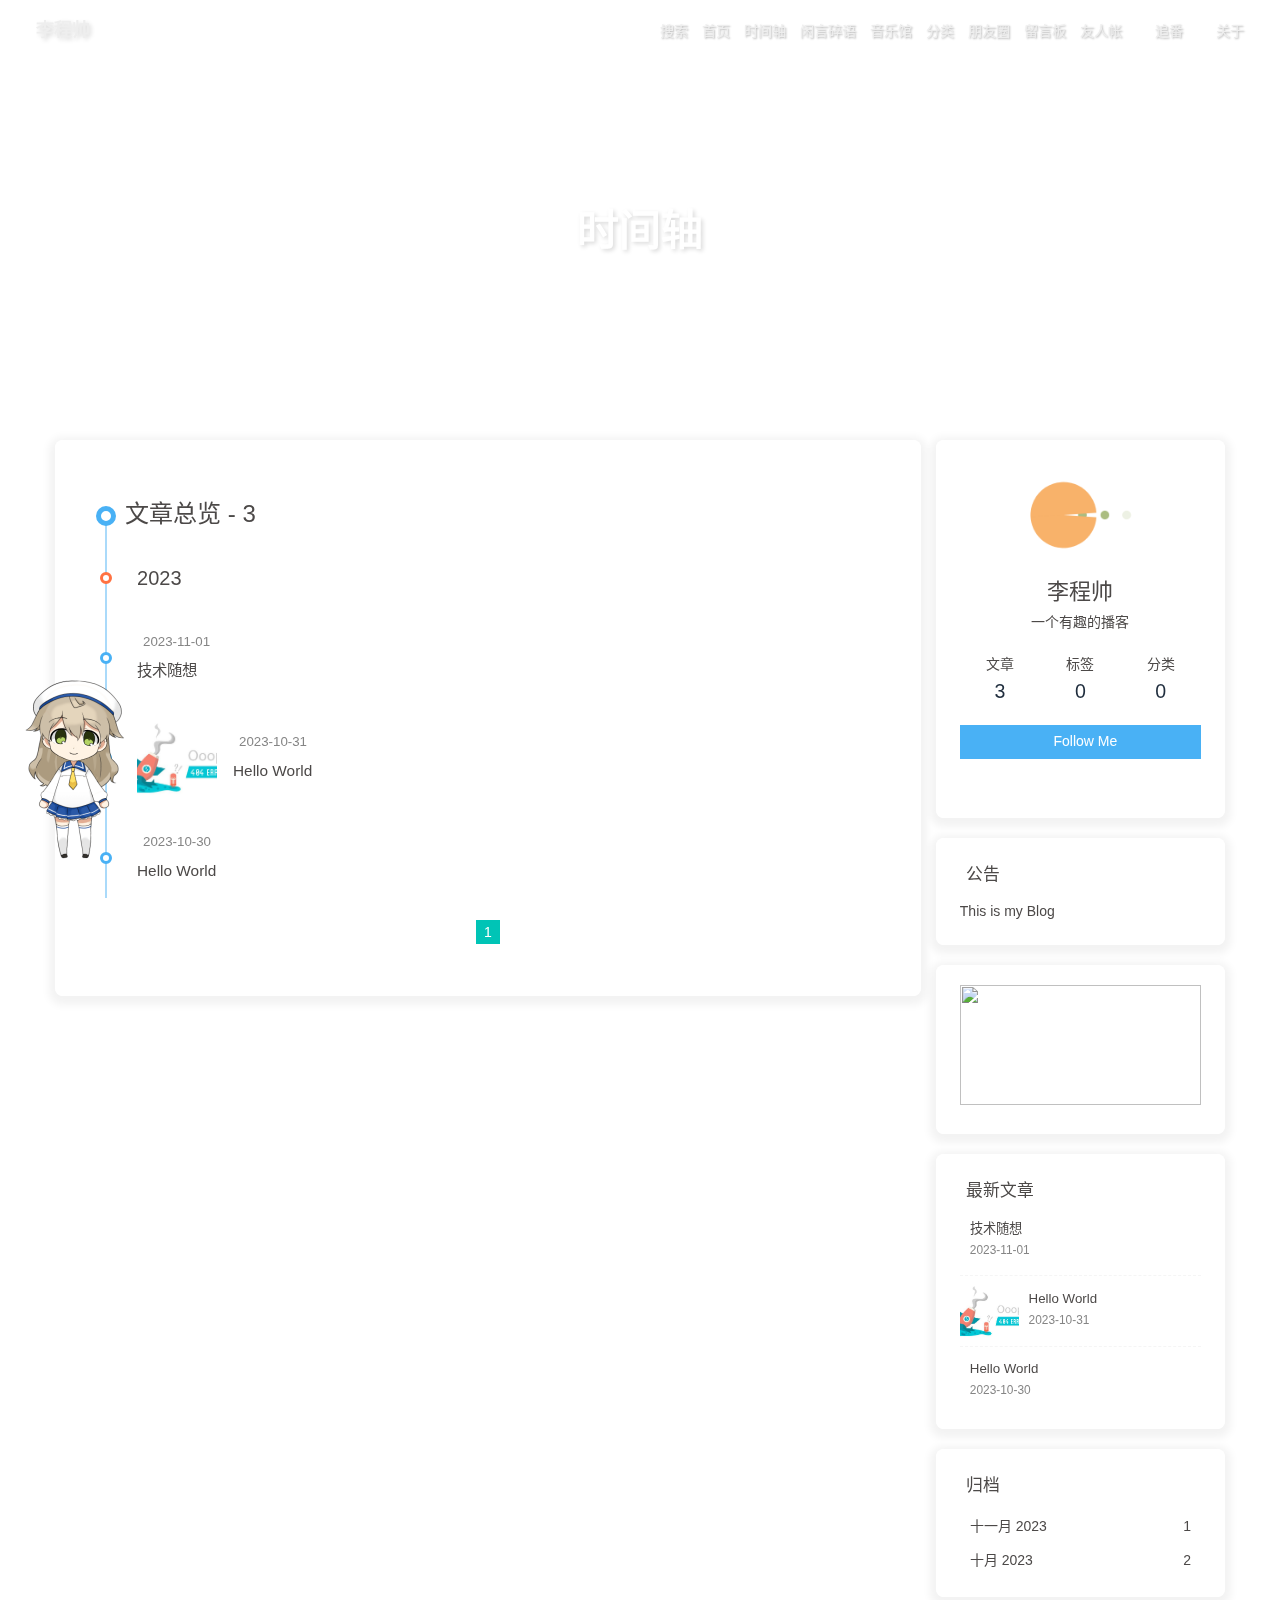
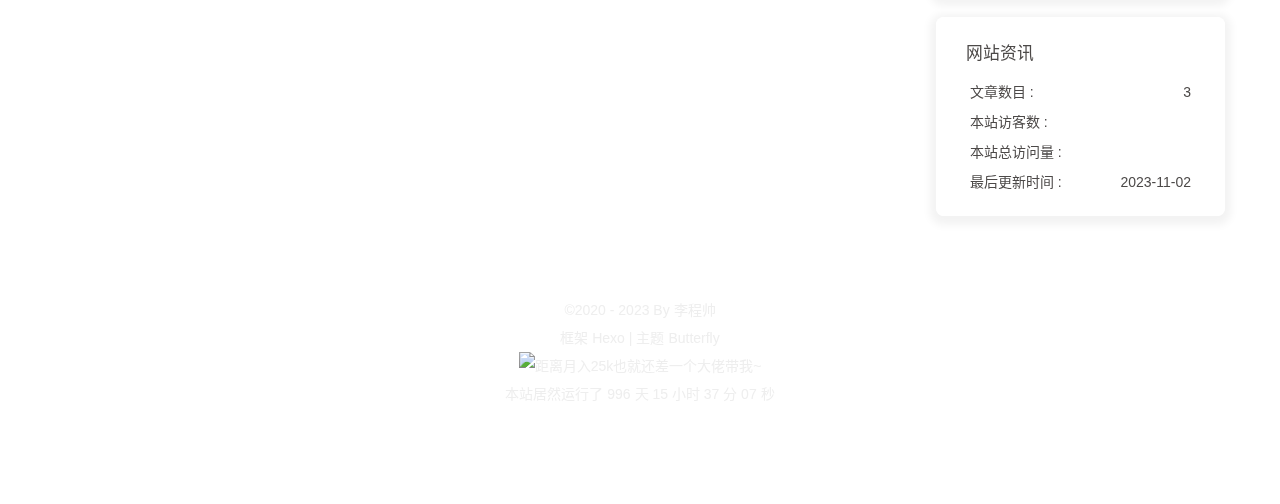
==== commit 3f16df9c: "Site updated: 2023-11-02 16:06:29" ====
--- a/archives/index.html
+++ b/archives/index.html
@@ -54,7 +54,7 @@
   isHome: false,
   isHighlightShrink: false,
   isToc: false,
-  postUpdate: '2023-11-02 14:41:21'
+  postUpdate: '2023-11-02 16:04:43'
 }</script><script>(win=>{
       win.saveToLocal = {
         set: (key, value, ttl) => {
@@ -151,8 +151,8 @@
         }
       }
       detectApple()
-    })(window)</script><link rel="stylesheet" href="/css/custom.css" media="defer" onload="this.media='all'"><!-- hexo injector head_end start --><link rel="stylesheet" href="https://cdn.cbd.int/hexo-butterfly-categories-card@1.0.0/lib/categorybar.css"><link rel="stylesheet" href="https://cdn.cbd.int/hexo-butterfly-clock-anzhiyu/lib/clock.min.css" /><link rel="stylesheet" href="https://npm.elemecdn.com/anzhiyu-blog@2.0.4/css/runtime/runtime.min.css" media="print" onload="this.media='all'"><link rel="stylesheet" href="https://cdn.cbd.int/hexo-butterfly-swiper-anzhiyu@1.0.4/lib/swiper.min.css" media="print" onload="this.media='all'"><link rel="stylesheet" href="https://cdn.cbd.int/hexo-butterfly-swiper-anzhiyu@1.0.4/lib/swiperstyle.css" media="print" onload="this.media='all'"><link rel="stylesheet" href="https://cdn.cbd.int/hexo-butterfly-wowjs/lib/animate.min.css" media="print" onload="this.media='screen'"><link rel="stylesheet" href="https://cdn.cbd.int/hexo-butterfly-tag-plugins-plus@latest/lib/assets/font-awesome-animation.min.css" media="defer" onload="this.media='all'"><link rel="stylesheet" href="https://cdn.cbd.int/hexo-butterfly-tag-plugins-plus@latest/lib/tag_plugins.css" media="defer" onload="this.media='all'"><script src="https://cdn.cbd.int/hexo-butterfly-tag-plugins-plus@latest/lib/assets/carousel-touch.js"></script><!-- hexo injector head_end end --><meta name="generator" content="Hexo 6.3.0"><link rel="alternate" href="/atom.xml" title="李程帅" type="application/atom+xml">
-</head><body><div id="web_bg"></div><div id="sidebar"><div id="menu-mask"></div><div id="sidebar-menus"><div class="avatar-img is-center"><img src="https://i.loli.net/2021/02/24/5O1day2nriDzjSu.png" onerror="onerror=null;src='/img/friend_404.gif'" alt="avatar"/></div><div class="sidebar-site-data site-data is-center"><a href="/archives/"><div class="headline">文章</div><div class="length-num">3</div></a><a href="/tags/"><div class="headline">标签</div><div class="length-num">0</div></a><a href="/categories/"><div class="headline">分类</div><div class="length-num">0</div></a></div><hr class="custom-hr"/><div class="menus_items"><div class="menus_item"><a class="site-page faa-parent animated-hover" href="/"><i class="fa-fw fas fa-home faa-tada"></i><span> 首页</span></a></div><div class="menus_item"><a class="site-page faa-parent animated-hover" href="/archives/"><i class="fa-fw fas fa-archive faa-tada"></i><span> 时间轴</span></a></div><div class="menus_item"><a class="site-page faa-parent animated-hover" href="/artitalk/"><i class="fa-fw fas fa-comment-dots faa-tada"></i><span> 闲言碎语</span></a></div><div class="menus_item"><a class="site-page faa-parent animated-hover" href="/music/"><i class="fa-fw fas fa-music faa-tada"></i><span> 音乐馆</span></a></div><div class="menus_item"><a class="site-page faa-parent animated-hover" href="/categories/"><i class="fa-fw fas fa-folder-open faa-tada"></i><span> 分类</span></a></div><div class="menus_item"><a class="site-page faa-parent animated-hover" href="/fcircle/"><i class="fa-fw fab fa-artstation faa-tada"></i><span> 朋友圈</span></a></div><div class="menus_item"><a class="site-page faa-parent animated-hover" href="/comments/"><i class="fa-fw fas fa-envelope faa-tada"></i><span> 留言板</span></a></div><div class="menus_item"><a class="site-page faa-parent animated-hover" href="/link/"><i class="fa-fw fas fa-link faa-tada"></i><span> 友人帐</span></a></div><div class="menus_item"><a class="site-page faa-parent animated-hover" href="/bangumis/"><svg class="icon faa-tada" aria-hidden="true"><use xlink:href="#icon-bilibili1"></use></svg><span> 追番</span></a></div><div class="menus_item"><a class="site-page faa-parent animated-hover" href="/about/"><svg class="icon faa-tada" aria-hidden="true"><use xlink:href="#icon-zhifeiji"></use></svg><span> 关于</span></a></div></div></div></div><div class="page" id="body-wrap"><header class="not-home-page" id="page-header"><nav id="nav"><span id="blog-info"><a href="/" title="李程帅"><span class="site-name">李程帅</span></a></span><div id="menus"><div id="search-button"><a class="site-page social-icon search" href="javascript:void(0);"><i class="fas fa-search fa-fw"></i><span> 搜索</span></a></div><div class="menus_items"><div class="menus_item"><a class="site-page faa-parent animated-hover" href="/"><i class="fa-fw fas fa-home faa-tada"></i><span> 首页</span></a></div><div class="menus_item"><a class="site-page faa-parent animated-hover" href="/archives/"><i class="fa-fw fas fa-archive faa-tada"></i><span> 时间轴</span></a></div><div class="menus_item"><a class="site-page faa-parent animated-hover" href="/artitalk/"><i class="fa-fw fas fa-comment-dots faa-tada"></i><span> 闲言碎语</span></a></div><div class="menus_item"><a class="site-page faa-parent animated-hover" href="/music/"><i class="fa-fw fas fa-music faa-tada"></i><span> 音乐馆</span></a></div><div class="menus_item"><a class="site-page faa-parent animated-hover" href="/categories/"><i class="fa-fw fas fa-folder-open faa-tada"></i><span> 分类</span></a></div><div class="menus_item"><a class="site-page faa-parent animated-hover" href="/fcircle/"><i class="fa-fw fab fa-artstation faa-tada"></i><span> 朋友圈</span></a></div><div class="menus_item"><a class="site-page faa-parent animated-hover" href="/comments/"><i class="fa-fw fas fa-envelope faa-tada"></i><span> 留言板</span></a></div><div class="menus_item"><a class="site-page faa-parent animated-hover" href="/link/"><i class="fa-fw fas fa-link faa-tada"></i><span> 友人帐</span></a></div><div class="menus_item"><a class="site-page faa-parent animated-hover" href="/bangumis/"><svg class="icon faa-tada" aria-hidden="true"><use xlink:href="#icon-bilibili1"></use></svg><span> 追番</span></a></div><div class="menus_item"><a class="site-page faa-parent animated-hover" href="/about/"><svg class="icon faa-tada" aria-hidden="true"><use xlink:href="#icon-zhifeiji"></use></svg><span> 关于</span></a></div></div><div id="toggle-menu"><a class="site-page" href="javascript:void(0);"><i class="fas fa-bars fa-fw"></i></a></div></div></nav><div id="page-site-info"><h1 id="site-title">时间轴</h1></div></header><main class="layout" id="content-inner"><div id="archive"><div class="article-sort-title">文章总览 - 3</div><div class="article-sort"><div class="article-sort-item year">2023</div><div class="article-sort-item no-article-cover"><div class="article-sort-item-info"><div class="article-sort-item-time"><i class="far fa-calendar-alt"></i><time class="post-meta-date-created" datetime="2023-11-01T02:50:08.000Z" title="发表于 2023-11-01 10:50:08">2023-11-01</time></div><a class="article-sort-item-title" href="/posts/dfb8a81f.html" title="技术随想">技术随想</a></div></div><div class="article-sort-item no-article-cover"><div class="article-sort-item-info"><div class="article-sort-item-time"><i class="far fa-calendar-alt"></i><time class="post-meta-date-created" datetime="2023-10-31T08:25:34.477Z" title="发表于 2023-10-31 16:25:34">2023-10-31</time></div><a class="article-sort-item-title" href="/posts/4a17b156.html" title="Hello World">Hello World</a></div></div><div class="article-sort-item no-article-cover"><div class="article-sort-item-info"><div class="article-sort-item-time"><i class="far fa-calendar-alt"></i><time class="post-meta-date-created" datetime="2023-10-30T07:35:59.766Z" title="发表于 2023-10-30 15:35:59">2023-10-30</time></div><a class="article-sort-item-title" href="/posts/4a17b156.html" title="Hello World">Hello World</a></div></div></div><nav id="pagination"><div class="pagination"><span class="page-number current">1</span></div></nav></div><div class="aside-content" id="aside-content"><div class="card-widget card-info"><div class="is-center"><div class="avatar-img"><img src="https://i.loli.net/2021/02/24/5O1day2nriDzjSu.png" onerror="this.onerror=null;this.src='/img/friend_404.gif'" alt="avatar"/></div><div class="author-info__name">李程帅</div><div class="author-info__description">一个有趣的播客</div></div><div class="card-info-data site-data is-center"><a href="/archives/"><div class="headline">文章</div><div class="length-num">3</div></a><a href="/tags/"><div class="headline">标签</div><div class="length-num">0</div></a><a href="/categories/"><div class="headline">分类</div><div class="length-num">0</div></a></div><a id="card-info-btn" target="_blank" rel="noopener" href="https://github.com/xxxxxx"><i class="fab fa-github"></i><span>Follow Me</span></a><div class="card-info-social-icons is-center"><a class="social-icon faa-parent animated-hover" href="https://github.com/lichengshuai123" target="_blank" title="Github"><svg class="icon faa-tada" aria-hidden="true"><use xlink:href="#icon-gitHub"></use></svg></a><a class="social-icon faa-parent animated-hover" href="https://mail.qq.com/cgi-bin/qm_share?t=qm_mailme&amp;email=1069739406@qq.com" target="_blank" title="Email"><svg class="icon faa-tada" aria-hidden="true"><use xlink:href="#icon-youxiang"></use></svg></a><a class="social-icon faa-parent animated-hover" href="/atom.xml" target="_blank" title="RSS"><svg class="icon faa-tada" aria-hidden="true"><use xlink:href="#icon-rss"></use></svg></a><a class="social-icon faa-parent animated-hover" href="https://space.bilibili.com/499876432" target="_blank" title="BiliBili"><svg class="icon faa-tada" aria-hidden="true"><use xlink:href="#icon-bilibili"></use></svg></a><a class="social-icon faa-parent animated-hover" href="tencent://Message/?Uin=2268025923&amp;amp;websiteName=local.edu.com:8888=&amp;amp;Menu=yes" target="_blank" title="QQ"><svg class="icon faa-tada" aria-hidden="true"><use xlink:href="#icon-QQ1"></use></svg></a></div></div><div class="card-widget card-announcement"><div class="item-headline"><i class="fas fa-bullhorn fa-shake"></i><span>公告</span></div><div class="announcement_content">This is my Blog</div></div><div class="sticky_layout"><div class="card-widget card-recent-post"><div class="item-headline"><i class="fas fa-history"></i><span>最新文章</span></div><div class="aside-list"><div class="aside-list-item no-cover"><div class="content"><a class="title" href="/posts/dfb8a81f.html" title="技术随想">技术随想</a><time datetime="2023-11-01T02:50:08.000Z" title="发表于 2023-11-01 10:50:08">2023-11-01</time></div></div><div class="aside-list-item no-cover"><div class="content"><a class="title" href="/posts/4a17b156.html" title="Hello World">Hello World</a><time datetime="2023-10-31T08:25:34.477Z" title="发表于 2023-10-31 16:25:34">2023-10-31</time></div></div><div class="aside-list-item no-cover"><div class="content"><a class="title" href="/posts/4a17b156.html" title="Hello World">Hello World</a><time datetime="2023-10-30T07:35:59.766Z" title="发表于 2023-10-30 15:35:59">2023-10-30</time></div></div></div></div><div class="card-widget card-archives"><div class="item-headline"><i class="fas fa-archive"></i><span>归档</span></div><ul class="card-archive-list"><li class="card-archive-list-item"><a class="card-archive-list-link" href="/archives/2023/11/"><span class="card-archive-list-date">十一月 2023</span><span class="card-archive-list-count">1</span></a></li><li class="card-archive-list-item"><a class="card-archive-list-link" href="/archives/2023/10/"><span class="card-archive-list-date">十月 2023</span><span class="card-archive-list-count">2</span></a></li></ul></div><div class="card-widget card-webinfo"><div class="item-headline"><i class="fas fa-chart-line"></i><span>网站资讯</span></div><div class="webinfo"><div class="webinfo-item"><div class="item-name">文章数目 :</div><div class="item-count">3</div></div><div class="webinfo-item"><div class="item-name">本站访客数 :</div><div class="item-count" id="busuanzi_value_site_uv"><i class="fa-solid fa-spinner fa-spin"></i></div></div><div class="webinfo-item"><div class="item-name">本站总访问量 :</div><div class="item-count" id="busuanzi_value_site_pv"><i class="fa-solid fa-spinner fa-spin"></i></div></div><div class="webinfo-item"><div class="item-name">最后更新时间 :</div><div class="item-count" id="last-push-date" data-lastPushDate="2023-11-02T06:41:21.768Z"><i class="fa-solid fa-spinner fa-spin"></i></div></div></div></div></div></div></main><footer id="footer"><div id="footer-wrap"><div class="copyright">&copy;2020 - 2023 By 李程帅</div><div class="framework-info"><span>框架 </span><a target="_blank" rel="noopener" href="https://hexo.io">Hexo</a><span class="footer-separator">|</span><span>主题 </span><a target="_blank" rel="noopener" href="https://github.com/jerryc127/hexo-theme-butterfly">Butterfly</a></div></div></footer></div><div id="rightside"><div id="rightside-config-hide"><button id="darkmode" type="button" title="浅色和深色模式转换"><i class="fas fa-adjust"></i></button><button id="hide-aside-btn" type="button" title="单栏和双栏切换"><i class="fas fa-arrows-alt-h"></i></button></div><div id="rightside-config-show"><button id="rightside-config" type="button" title="设置"><i class="fas fa-cog fa-spin"></i></button><button id="go-up" type="button" title="回到顶部"><span class="scroll-percent"></span><i class="fas fa-arrow-up"></i></button></div></div><div><script src="/js/utils.js"></script><script src="/js/main.js"></script><script src="https://cdn.jsdelivr.net/npm/@fancyapps/ui/dist/fancybox/fancybox.umd.min.js"></script><div class="js-pjax"></div><script async src="//at.alicdn.com/t/font_2032782_ev6ytrh30f.js"></script><link rel="stylesheet" href="https://cdn.jsdelivr.net/npm/aplayer/dist/APlayer.min.css" media="print" onload="this.media='all'"><script src="https://cdn.jsdelivr.net/npm/aplayer/dist/APlayer.min.js"></script><script src="https://cdn.jsdelivr.net/npm/butterfly-extsrc/metingjs/dist/Meting.min.js"></script><script src="https://cdn.jsdelivr.net/npm/pjax/pjax.min.js"></script><script>let pjaxSelectors = ["head > title","#config-diff","#body-wrap","#rightside-config-hide","#rightside-config-show",".js-pjax"]
+    })(window)</script><link rel="stylesheet" href="/css/custom.css" media="defer" onload="this.media='all'"><!-- hexo injector head_end start --><link rel="stylesheet" href="https://cdn.cbd.int/hexo-butterfly-clock-anzhiyu/lib/clock.min.css" /><link rel="stylesheet" href="https://cdn.cbd.int/hexo-butterfly-categories-card@1.0.0/lib/categorybar.css"><link rel="stylesheet" href="https://cdn.cbd.int/hexo-butterfly-swiper-anzhiyu@1.0.4/lib/swiper.min.css" media="print" onload="this.media='all'"><link rel="stylesheet" href="https://cdn.cbd.int/hexo-butterfly-swiper-anzhiyu@1.0.4/lib/swiperstyle.css" media="print" onload="this.media='all'"><link rel="stylesheet" href="https://npm.elemecdn.com/anzhiyu-blog@2.0.4/css/runtime/runtime.min.css" media="print" onload="this.media='all'"><link rel="stylesheet" href="https://cdn.cbd.int/hexo-butterfly-tag-plugins-plus@latest/lib/assets/font-awesome-animation.min.css" media="defer" onload="this.media='all'"><link rel="stylesheet" href="https://cdn.cbd.int/hexo-butterfly-tag-plugins-plus@latest/lib/tag_plugins.css" media="defer" onload="this.media='all'"><script src="https://cdn.cbd.int/hexo-butterfly-tag-plugins-plus@latest/lib/assets/carousel-touch.js"></script><link rel="stylesheet" href="https://cdn.cbd.int/hexo-butterfly-wowjs/lib/animate.min.css" media="print" onload="this.media='screen'"><!-- hexo injector head_end end --><meta name="generator" content="Hexo 6.3.0"><link rel="alternate" href="/atom.xml" title="李程帅" type="application/atom+xml">
+</head><body><div id="web_bg"></div><div id="sidebar"><div id="menu-mask"></div><div id="sidebar-menus"><div class="avatar-img is-center"><img src="https://i.loli.net/2021/02/24/5O1day2nriDzjSu.png" onerror="onerror=null;src='/img/friend_404.gif'" alt="avatar"/></div><div class="sidebar-site-data site-data is-center"><a href="/archives/"><div class="headline">文章</div><div class="length-num">3</div></a><a href="/tags/"><div class="headline">标签</div><div class="length-num">0</div></a><a href="/categories/"><div class="headline">分类</div><div class="length-num">0</div></a></div><hr class="custom-hr"/><div class="menus_items"><div class="menus_item"><a class="site-page faa-parent animated-hover" href="/"><i class="fa-fw fas fa-home faa-tada"></i><span> 首页</span></a></div><div class="menus_item"><a class="site-page faa-parent animated-hover" href="/archives/"><i class="fa-fw fas fa-archive faa-tada"></i><span> 时间轴</span></a></div><div class="menus_item"><a class="site-page faa-parent animated-hover" href="/artitalk/"><i class="fa-fw fas fa-comment-dots faa-tada"></i><span> 闲言碎语</span></a></div><div class="menus_item"><a class="site-page faa-parent animated-hover" href="/music/"><i class="fa-fw fas fa-music faa-tada"></i><span> 音乐馆</span></a></div><div class="menus_item"><a class="site-page faa-parent animated-hover" href="/categories/"><i class="fa-fw fas fa-folder-open faa-tada"></i><span> 分类</span></a></div><div class="menus_item"><a class="site-page faa-parent animated-hover" href="/fcircle/"><i class="fa-fw fab fa-artstation faa-tada"></i><span> 朋友圈</span></a></div><div class="menus_item"><a class="site-page faa-parent animated-hover" href="/comments/"><i class="fa-fw fas fa-envelope faa-tada"></i><span> 留言板</span></a></div><div class="menus_item"><a class="site-page faa-parent animated-hover" href="/link/"><i class="fa-fw fas fa-link faa-tada"></i><span> 友人帐</span></a></div><div class="menus_item"><a class="site-page faa-parent animated-hover" href="/bangumis/"><svg class="icon faa-tada" aria-hidden="true"><use xlink:href="#icon-bilibili1"></use></svg><span> 追番</span></a></div><div class="menus_item"><a class="site-page faa-parent animated-hover" href="/about/"><svg class="icon faa-tada" aria-hidden="true"><use xlink:href="#icon-zhifeiji"></use></svg><span> 关于</span></a></div></div></div></div><div class="page" id="body-wrap"><header class="not-home-page" id="page-header"><nav id="nav"><span id="blog-info"><a href="/" title="李程帅"><span class="site-name">李程帅</span></a></span><div id="menus"><div id="search-button"><a class="site-page social-icon search" href="javascript:void(0);"><i class="fas fa-search fa-fw"></i><span> 搜索</span></a></div><div class="menus_items"><div class="menus_item"><a class="site-page faa-parent animated-hover" href="/"><i class="fa-fw fas fa-home faa-tada"></i><span> 首页</span></a></div><div class="menus_item"><a class="site-page faa-parent animated-hover" href="/archives/"><i class="fa-fw fas fa-archive faa-tada"></i><span> 时间轴</span></a></div><div class="menus_item"><a class="site-page faa-parent animated-hover" href="/artitalk/"><i class="fa-fw fas fa-comment-dots faa-tada"></i><span> 闲言碎语</span></a></div><div class="menus_item"><a class="site-page faa-parent animated-hover" href="/music/"><i class="fa-fw fas fa-music faa-tada"></i><span> 音乐馆</span></a></div><div class="menus_item"><a class="site-page faa-parent animated-hover" href="/categories/"><i class="fa-fw fas fa-folder-open faa-tada"></i><span> 分类</span></a></div><div class="menus_item"><a class="site-page faa-parent animated-hover" href="/fcircle/"><i class="fa-fw fab fa-artstation faa-tada"></i><span> 朋友圈</span></a></div><div class="menus_item"><a class="site-page faa-parent animated-hover" href="/comments/"><i class="fa-fw fas fa-envelope faa-tada"></i><span> 留言板</span></a></div><div class="menus_item"><a class="site-page faa-parent animated-hover" href="/link/"><i class="fa-fw fas fa-link faa-tada"></i><span> 友人帐</span></a></div><div class="menus_item"><a class="site-page faa-parent animated-hover" href="/bangumis/"><svg class="icon faa-tada" aria-hidden="true"><use xlink:href="#icon-bilibili1"></use></svg><span> 追番</span></a></div><div class="menus_item"><a class="site-page faa-parent animated-hover" href="/about/"><svg class="icon faa-tada" aria-hidden="true"><use xlink:href="#icon-zhifeiji"></use></svg><span> 关于</span></a></div></div><div id="toggle-menu"><a class="site-page" href="javascript:void(0);"><i class="fas fa-bars fa-fw"></i></a></div></div></nav><div id="page-site-info"><h1 id="site-title">时间轴</h1></div></header><main class="layout" id="content-inner"><div id="archive"><div class="article-sort-title">文章总览 - 3</div><div class="article-sort"><div class="article-sort-item year">2023</div><div class="article-sort-item no-article-cover"><div class="article-sort-item-info"><div class="article-sort-item-time"><i class="far fa-calendar-alt"></i><time class="post-meta-date-created" datetime="2023-11-01T02:50:08.000Z" title="发表于 2023-11-01 10:50:08">2023-11-01</time></div><a class="article-sort-item-title" href="/posts/dfb8a81f.html" title="技术随想">技术随想</a></div></div><div class="article-sort-item"><a class="article-sort-item-img" href="/posts/4a17b156.html" title="Hello World"><img src="https://z1.ax1x.com/2023/11/02/piKZaeH.jpg" alt="Hello World" onerror="this.onerror=null;this.src='/img/404.jpg'"></a><div class="article-sort-item-info"><div class="article-sort-item-time"><i class="far fa-calendar-alt"></i><time class="post-meta-date-created" datetime="2023-10-31T08:25:34.477Z" title="发表于 2023-10-31 16:25:34">2023-10-31</time></div><a class="article-sort-item-title" href="/posts/4a17b156.html" title="Hello World">Hello World</a></div></div><div class="article-sort-item no-article-cover"><div class="article-sort-item-info"><div class="article-sort-item-time"><i class="far fa-calendar-alt"></i><time class="post-meta-date-created" datetime="2023-10-30T07:35:59.766Z" title="发表于 2023-10-30 15:35:59">2023-10-30</time></div><a class="article-sort-item-title" href="/posts/4a17b156.html" title="Hello World">Hello World</a></div></div></div><nav id="pagination"><div class="pagination"><span class="page-number current">1</span></div></nav></div><div class="aside-content" id="aside-content"><div class="card-widget card-info"><div class="is-center"><div class="avatar-img"><img src="https://i.loli.net/2021/02/24/5O1day2nriDzjSu.png" onerror="this.onerror=null;this.src='/img/friend_404.gif'" alt="avatar"/></div><div class="author-info__name">李程帅</div><div class="author-info__description">一个有趣的播客</div></div><div class="card-info-data site-data is-center"><a href="/archives/"><div class="headline">文章</div><div class="length-num">3</div></a><a href="/tags/"><div class="headline">标签</div><div class="length-num">0</div></a><a href="/categories/"><div class="headline">分类</div><div class="length-num">0</div></a></div><a id="card-info-btn" target="_blank" rel="noopener" href="https://github.com/xxxxxx"><i class="fab fa-github"></i><span>Follow Me</span></a><div class="card-info-social-icons is-center"><a class="social-icon faa-parent animated-hover" href="https://github.com/lichengshuai123" target="_blank" title="Github"><svg class="icon faa-tada" aria-hidden="true"><use xlink:href="#icon-gitHub"></use></svg></a><a class="social-icon faa-parent animated-hover" href="https://mail.qq.com/cgi-bin/qm_share?t=qm_mailme&amp;email=1069739406@qq.com" target="_blank" title="Email"><svg class="icon faa-tada" aria-hidden="true"><use xlink:href="#icon-youxiang"></use></svg></a><a class="social-icon faa-parent animated-hover" href="/atom.xml" target="_blank" title="RSS"><svg class="icon faa-tada" aria-hidden="true"><use xlink:href="#icon-rss"></use></svg></a><a class="social-icon faa-parent animated-hover" href="https://space.bilibili.com/499876432" target="_blank" title="BiliBili"><svg class="icon faa-tada" aria-hidden="true"><use xlink:href="#icon-bilibili"></use></svg></a><a class="social-icon faa-parent animated-hover" href="tencent://Message/?Uin=2268025923&amp;amp;websiteName=local.edu.com:8888=&amp;amp;Menu=yes" target="_blank" title="QQ"><svg class="icon faa-tada" aria-hidden="true"><use xlink:href="#icon-QQ1"></use></svg></a></div></div><div class="card-widget card-announcement"><div class="item-headline"><i class="fas fa-bullhorn fa-shake"></i><span>公告</span></div><div class="announcement_content">This is my Blog</div></div><div class="sticky_layout"><div class="card-widget card-recent-post"><div class="item-headline"><i class="fas fa-history"></i><span>最新文章</span></div><div class="aside-list"><div class="aside-list-item no-cover"><div class="content"><a class="title" href="/posts/dfb8a81f.html" title="技术随想">技术随想</a><time datetime="2023-11-01T02:50:08.000Z" title="发表于 2023-11-01 10:50:08">2023-11-01</time></div></div><div class="aside-list-item"><a class="thumbnail" href="/posts/4a17b156.html" title="Hello World"><img src="https://z1.ax1x.com/2023/11/02/piKZaeH.jpg" onerror="this.onerror=null;this.src='/img/404.jpg'" alt="Hello World"/></a><div class="content"><a class="title" href="/posts/4a17b156.html" title="Hello World">Hello World</a><time datetime="2023-10-31T08:25:34.477Z" title="发表于 2023-10-31 16:25:34">2023-10-31</time></div></div><div class="aside-list-item no-cover"><div class="content"><a class="title" href="/posts/4a17b156.html" title="Hello World">Hello World</a><time datetime="2023-10-30T07:35:59.766Z" title="发表于 2023-10-30 15:35:59">2023-10-30</time></div></div></div></div><div class="card-widget card-archives"><div class="item-headline"><i class="fas fa-archive"></i><span>归档</span></div><ul class="card-archive-list"><li class="card-archive-list-item"><a class="card-archive-list-link" href="/archives/2023/11/"><span class="card-archive-list-date">十一月 2023</span><span class="card-archive-list-count">1</span></a></li><li class="card-archive-list-item"><a class="card-archive-list-link" href="/archives/2023/10/"><span class="card-archive-list-date">十月 2023</span><span class="card-archive-list-count">2</span></a></li></ul></div><div class="card-widget card-webinfo"><div class="item-headline"><i class="fas fa-chart-line"></i><span>网站资讯</span></div><div class="webinfo"><div class="webinfo-item"><div class="item-name">文章数目 :</div><div class="item-count">3</div></div><div class="webinfo-item"><div class="item-name">本站访客数 :</div><div class="item-count" id="busuanzi_value_site_uv"><i class="fa-solid fa-spinner fa-spin"></i></div></div><div class="webinfo-item"><div class="item-name">本站总访问量 :</div><div class="item-count" id="busuanzi_value_site_pv"><i class="fa-solid fa-spinner fa-spin"></i></div></div><div class="webinfo-item"><div class="item-name">最后更新时间 :</div><div class="item-count" id="last-push-date" data-lastPushDate="2023-11-02T08:04:43.128Z"><i class="fa-solid fa-spinner fa-spin"></i></div></div></div></div></div></div></main><footer id="footer"><div id="footer-wrap"><div class="copyright">&copy;2020 - 2023 By 李程帅</div><div class="framework-info"><span>框架 </span><a target="_blank" rel="noopener" href="https://hexo.io">Hexo</a><span class="footer-separator">|</span><span>主题 </span><a target="_blank" rel="noopener" href="https://github.com/jerryc127/hexo-theme-butterfly">Butterfly</a></div></div></footer></div><div id="rightside"><div id="rightside-config-hide"><button id="darkmode" type="button" title="浅色和深色模式转换"><i class="fas fa-adjust"></i></button><button id="hide-aside-btn" type="button" title="单栏和双栏切换"><i class="fas fa-arrows-alt-h"></i></button></div><div id="rightside-config-show"><button id="rightside-config" type="button" title="设置"><i class="fas fa-cog fa-spin"></i></button><button id="go-up" type="button" title="回到顶部"><span class="scroll-percent"></span><i class="fas fa-arrow-up"></i></button></div></div><div><script src="/js/utils.js"></script><script src="/js/main.js"></script><script src="https://cdn.jsdelivr.net/npm/@fancyapps/ui/dist/fancybox/fancybox.umd.min.js"></script><div class="js-pjax"></div><script async src="//at.alicdn.com/t/font_2032782_ev6ytrh30f.js"></script><link rel="stylesheet" href="https://cdn.jsdelivr.net/npm/aplayer/dist/APlayer.min.css" media="print" onload="this.media='all'"><script src="https://cdn.jsdelivr.net/npm/aplayer/dist/APlayer.min.js"></script><script src="https://cdn.jsdelivr.net/npm/butterfly-extsrc/metingjs/dist/Meting.min.js"></script><script src="https://cdn.jsdelivr.net/npm/pjax/pjax.min.js"></script><script>let pjaxSelectors = ["head > title","#config-diff","#body-wrap","#rightside-config-hide","#rightside-config-show",".js-pjax"]
 
 var pjax = new Pjax({
   elements: 'a:not([target="_blank"])',
@@ -255,16 +255,6 @@
 document.getElementById('app-refresh').style.cssText = cssText
 }
 }</script><script async data-pjax src="//busuanzi.ibruce.info/busuanzi/2.3/busuanzi.pure.mini.js"></script><div id="local-search"><div class="search-dialog"><nav class="search-nav"><span class="search-dialog-title">搜索</span><span id="loading-status"></span><button class="search-close-button"><i class="fas fa-times"></i></button></nav><div class="is-center" id="loading-database"><i class="fas fa-spinner fa-pulse"></i><span>  数据库加载中</span></div><div class="search-wrap"><div id="local-search-input"><div class="local-search-box"><input class="local-search-box--input" placeholder="搜索文章" type="text"/></div></div><hr/><div id="local-search-results"></div><div id="local-search-stats-wrap"></div></div></div><div id="search-mask"></div><script src="/js/search/local-search.js"></script></div></div><!-- hexo injector body_end start --><script data-pjax>
-    function butterfly_categories_card_injector_config(){
-      var parent_div_git = document.getElementById('recent-posts');
-      var item_html = '<style>li.categoryBar-list-item{width:32.3%;}.categoryBar-list{max-height: 190px;overflow:auto;}.categoryBar-list::-webkit-scrollbar{width:0!important}@media screen and (max-width: 650px){.categoryBar-list{max-height: 160px;}}</style><div class="recent-post-item" style="height:auto;width:100%;padding:0px;"><div id="categoryBar"><ul class="categoryBar-list"></ul></div></div>';
-      console.log('已挂载butterfly_categories_card')
-      parent_div_git.insertAdjacentHTML("afterbegin",item_html)
-      }
-    if( document.getElementById('recent-posts') && (location.pathname ==='/'|| '/' ==='all')){
-    butterfly_categories_card_injector_config()
-    }
-  </script><script data-pjax>
   function butterfly_clock_anzhiyu_injector_config(){
     var parent_div_git = document.getElementsByClassName('sticky_layout')[0];
     var item_html = '<div class="card-widget card-clock"><div class="card-glass"><div class="card-background"><div class="card-content"><div id="hexo_electric_clock"><img class="entered loading" id="card-clock-loading" src="https://cdn.cbd.int/hexo-butterfly-clock-anzhiyu/lib/loading.gif" style="height: 120px; width: 100%;" data-ll-status="loading"/></div></div></div></div></div>';
@@ -296,6 +286,40 @@
     butterfly_clock_anzhiyu_injector_config();
   }
   </script><script src="https://widget.qweather.net/simple/static/js/he-simple-common.js?v=2.0"></script><script data-pjax src="https://cdn.cbd.int/hexo-butterfly-clock-anzhiyu/lib/clock.min.js"></script><script data-pjax>
+    function butterfly_categories_card_injector_config(){
+      var parent_div_git = document.getElementById('recent-posts');
+      var item_html = '<style>li.categoryBar-list-item{width:32.3%;}.categoryBar-list{max-height: 190px;overflow:auto;}.categoryBar-list::-webkit-scrollbar{width:0!important}@media screen and (max-width: 650px){.categoryBar-list{max-height: 160px;}}</style><div class="recent-post-item" style="height:auto;width:100%;padding:0px;"><div id="categoryBar"><ul class="categoryBar-list"></ul></div></div>';
+      console.log('已挂载butterfly_categories_card')
+      parent_div_git.insertAdjacentHTML("afterbegin",item_html)
+      }
+    if( document.getElementById('recent-posts') && (location.pathname ==='/'|| '/' ==='all')){
+    butterfly_categories_card_injector_config()
+    }
+  </script><script data-pjax>
+  function butterfly_swiper_injector_config(){
+    var parent_div_git = document.getElementById('recent-posts');
+    var item_html = '<div class="recent-post-item swiper_container_card" style="height: auto;width: 100%"><div id="random"><div id="random-banner"><canvas id="peoplecanvas"></canvas></div><a id="random-hover" style="width:100%;height:auto;" href="javascript:toRandomPost()" rel="external nofollow noreferrer" one-link-mark="yes"><i class="fa fa-paper-plane" style="margin-left:10px"></i><div style="margin-left:10px">随便逛逛<i class="fa-solid fa-arrow-right" style="margin-left:10px"></i></div></a></div><div class="blog-slider swiper-container-fade swiper-container-horizontal" id="swiper_container"><div class="blog-slider__wrp swiper-wrapper" style="transition-duration: 0ms;"><div class="blog-slider__item swiper-slide" style="width: 750px; opacity: 1; transform: translate3d(0px, 0px, 0px); transition-duration: 0ms;"><a class="blog-slider__img" onclick="pjax.loadUrl(&quot;posts/4a17b156.html&quot;);" href="javascript:void(0);" alt=""><img width="48" height="48" src="https://z1.ax1x.com/2023/11/02/piKZaeH.jpg" alt="" onerror="this.src=https://cdn.cbd.int/akilar-candyassets/image/loading.gif; this.onerror = null;"/></a><div class="blog-slider__content"><span class="blog-slider__code">2023-10-31</span><a class="blog-slider__title" onclick="pjax.loadUrl(&quot;posts/4a17b156.html&quot;);" href="javascript:void(0);" alt="">Hello World</a><div class="blog-slider__text">再怎么看我也不知道怎么描述它的啦！</div><a class="blog-slider__button" onclick="pjax.loadUrl(&quot;posts/4a17b156.html&quot;);" href="javascript:void(0);" alt="">详情       </a></div></div></div><div class="blog-slider__pagination swiper-pagination-clickable swiper-pagination-bullets"></div></div></div>';
+    console.log('已挂载butterfly_swiper')
+    parent_div_git.insertAdjacentHTML("afterbegin",item_html)
+    }
+  var elist = 'undefined'.split(',');
+  var cpage = location.pathname;
+  var epage = '/';
+  var flag = 0;
+
+  for (var i=0;i<elist.length;i++){
+    if (cpage.includes(elist[i])){
+      flag++;
+    }
+  }
+
+  if ((epage ==='all')&&(flag == 0)){
+    butterfly_swiper_injector_config();
+  }
+  else if (epage === cpage){
+    butterfly_swiper_injector_config();
+  }
+  </script><script defer src="https://npm.elemecdn.com/anzhiyu-blog@1.1.6/js/swiper.min.js"></script><script defer data-pjax src="https://cdn.cbd.int/hexo-butterfly-swiper-anzhiyu@1.0.4/lib/swiper_init.js"></script><script data-pjax src="https://lf26-cdn-tos.bytecdntp.com/cdn/expire-1-M/gsap/3.9.1/gsap.min.js"></script><script defer src="https://npm.elemecdn.com/hexo-butterfly-swiper-anzhiyu@1.0.4/lib/people.min.js"></script><script async src="/anzhiyu/random.js"></script><script data-pjax>
   function butterfly_footer_beautify_injector_config(){
     var parent_div_git = document.getElementById('footer-wrap');
     var item_html = '<div id="workboard"></div><p id="ghbdages"><a class="github-badge" target="_blank" href="https://hexo.io/" style="margin-inline:5px" data-title="博客框架为Hexo_v5.4.0" title=""><img src="https://img.shields.io/badge/Frame-Hexo-blue?style=flat&amp;logo=hexo" alt=""/></a><a class="github-badge" target="_blank" href="https://butterfly.js.org/" style="margin-inline:5px" data-title="主题版本Butterfly_v4.2.2" title=""><img src="https://img.shields.io/badge/Theme-Butterfly-6513df?style=flat&amp;logo=bitdefender" alt=""/></a><a class="github-badge" target="_blank" href="https://www.jsdelivr.com/" style="margin-inline:5px" data-title="本站使用JsDelivr为静态资源提供CDN加速" title=""><img src="https://img.shields.io/badge/CDN-jsDelivr-orange?style=flat&amp;logo=jsDelivr" alt=""/></a><a class="github-badge" target="_blank" href="https://beian.miit.gov.cn/#/Integrated/index" style="margin-inline:5px" data-title="本站已在湘进行备案" title=""><img src="https://img.shields.io/badge/湘ICP备-2022004213号-e1d492?style=flat&amp;logo=[data-uri]" alt=""/></a><a class="github-badge" target="_blank" href="https://github.com/" style="margin-inline:5px" data-title="本站项目由Github托管" title=""><img src="https://img.shields.io/badge/Source-Github-d021d6?style=flat&amp;logo=GitHub" alt=""/></a><a class="github-badge" target="_blank" href="http://creativecommons.org/licenses/by-nc-sa/4.0/" style="margin-inline:5px" data-title="本站采用知识共享署名-非商业性使用-相同方式共享4.0国际许可协议进行许可" title=""><img src="https://img.shields.io/badge/Copyright-BY--NC--SA%204.0-d42328?style=flat&amp;logo=Claris" alt=""/></a></p>';
@@ -319,31 +343,7 @@
   else if (epage === cpage){
     butterfly_footer_beautify_injector_config();
   }
-  </script><script async src="/js/runtime/runtime.min.js"></script><script data-pjax>
-  function butterfly_swiper_injector_config(){
-    var parent_div_git = document.getElementById('recent-posts');
-    var item_html = '<div class="recent-post-item swiper_container_card" style="height: auto;width: 100%"><div id="random"><div id="random-banner"><canvas id="peoplecanvas"></canvas></div><a id="random-hover" style="width:100%;height:auto;" href="javascript:toRandomPost()" rel="external nofollow noreferrer" one-link-mark="yes"><i class="fa fa-paper-plane" style="margin-left:10px"></i><div style="margin-left:10px">随便逛逛<i class="fa-solid fa-arrow-right" style="margin-left:10px"></i></div></a></div><div class="blog-slider swiper-container-fade swiper-container-horizontal" id="swiper_container"><div class="blog-slider__wrp swiper-wrapper" style="transition-duration: 0ms;"><div class="blog-slider__item swiper-slide" style="width: 750px; opacity: 1; transform: translate3d(0px, 0px, 0px); transition-duration: 0ms;"><a class="blog-slider__img" onclick="pjax.loadUrl(&quot;posts/dfb8a81f.html&quot;);" href="javascript:void(0);" alt=""><img width="48" height="48" alt="" onerror="this.src=https://cdn.cbd.int/akilar-candyassets/image/loading.gif; this.onerror = null;"/></a><div class="blog-slider__content"><span class="blog-slider__code">2023-11-01</span><a class="blog-slider__title" onclick="pjax.loadUrl(&quot;posts/dfb8a81f.html&quot;);" href="javascript:void(0);" alt="">技术随想</a><div class="blog-slider__text">再怎么看我也不知道怎么描述它的啦！</div><a class="blog-slider__button" onclick="pjax.loadUrl(&quot;posts/dfb8a81f.html&quot;);" href="javascript:void(0);" alt="">详情       </a></div></div><div class="blog-slider__item swiper-slide" style="width: 750px; opacity: 1; transform: translate3d(0px, 0px, 0px); transition-duration: 0ms;"><a class="blog-slider__img" onclick="pjax.loadUrl(&quot;posts/4a17b156.html&quot;);" href="javascript:void(0);" alt=""><img width="48" height="48" alt="" onerror="this.src=https://cdn.cbd.int/akilar-candyassets/image/loading.gif; this.onerror = null;"/></a><div class="blog-slider__content"><span class="blog-slider__code">2023-10-31</span><a class="blog-slider__title" onclick="pjax.loadUrl(&quot;posts/4a17b156.html&quot;);" href="javascript:void(0);" alt="">Hello World</a><div class="blog-slider__text">再怎么看我也不知道怎么描述它的啦！</div><a class="blog-slider__button" onclick="pjax.loadUrl(&quot;posts/4a17b156.html&quot;);" href="javascript:void(0);" alt="">详情       </a></div></div></div><div class="blog-slider__pagination swiper-pagination-clickable swiper-pagination-bullets"></div></div></div>';
-    console.log('已挂载butterfly_swiper')
-    parent_div_git.insertAdjacentHTML("afterbegin",item_html)
-    }
-  var elist = 'undefined'.split(',');
-  var cpage = location.pathname;
-  var epage = '/';
-  var flag = 0;
-
-  for (var i=0;i<elist.length;i++){
-    if (cpage.includes(elist[i])){
-      flag++;
-    }
-  }
-
-  if ((epage ==='all')&&(flag == 0)){
-    butterfly_swiper_injector_config();
-  }
-  else if (epage === cpage){
-    butterfly_swiper_injector_config();
-  }
-  </script><script defer src="https://npm.elemecdn.com/anzhiyu-blog@1.1.6/js/swiper.min.js"></script><script defer data-pjax src="https://cdn.cbd.int/hexo-butterfly-swiper-anzhiyu@1.0.4/lib/swiper_init.js"></script><script data-pjax src="https://lf26-cdn-tos.bytecdntp.com/cdn/expire-1-M/gsap/3.9.1/gsap.min.js"></script><script defer src="https://npm.elemecdn.com/hexo-butterfly-swiper-anzhiyu@1.0.4/lib/people.min.js"></script><script async src="/anzhiyu/random.js"></script><div class="js-pjax"><script async="async">var arr = document.getElementsByClassName('recent-post-item');
+  </script><script async src="/js/runtime/runtime.min.js"></script><script async src="/js/ali_font.js"></script><div class="js-pjax"><script async="async">var arr = document.getElementsByClassName('recent-post-item');
 for(var i = 0;i<arr.length;i++){
     arr[i].classList.add('wow');
     arr[i].classList.add('animate__zoomIn');
@@ -399,4 +399,4 @@
     arr[i].setAttribute('data-wow-delay', '');
     arr[i].setAttribute('data-wow-offset', '');
     arr[i].setAttribute('data-wow-iteration', '');
-  }</script></div><script defer src="https://cdn.cbd.int/hexo-butterfly-wowjs/lib/wow.min.js"></script><script defer src="https://cdn.cbd.int/hexo-butterfly-wowjs/lib/wow_init.js"></script><script async src="/js/ali_font.js"></script><!-- hexo injector body_end end --><script src="/live2dw/lib/L2Dwidget.min.js?094cbace49a39548bed64abff5988b05"></script><script>L2Dwidget.init({"tagMode":false,"debug":false,"model":{"jsonPath":"/live2dw/assets/koharu.model.json"},"display":{"position":"left","width":150,"height":300},"mobile":{"show":true},"log":false,"pluginJsPath":"lib/","pluginModelPath":"assets/","pluginRootPath":"live2dw/"});</script></body></html>+  }</script></div><script defer src="https://cdn.cbd.int/hexo-butterfly-wowjs/lib/wow.min.js"></script><script defer src="https://cdn.cbd.int/hexo-butterfly-wowjs/lib/wow_init.js"></script><!-- hexo injector body_end end --><script src="/live2dw/lib/L2Dwidget.min.js?094cbace49a39548bed64abff5988b05"></script><script>L2Dwidget.init({"tagMode":false,"debug":false,"model":{"jsonPath":"/live2dw/assets/koharu.model.json"},"display":{"position":"left","width":150,"height":300},"mobile":{"show":true},"log":false,"pluginJsPath":"lib/","pluginModelPath":"assets/","pluginRootPath":"live2dw/"});</script></body></html>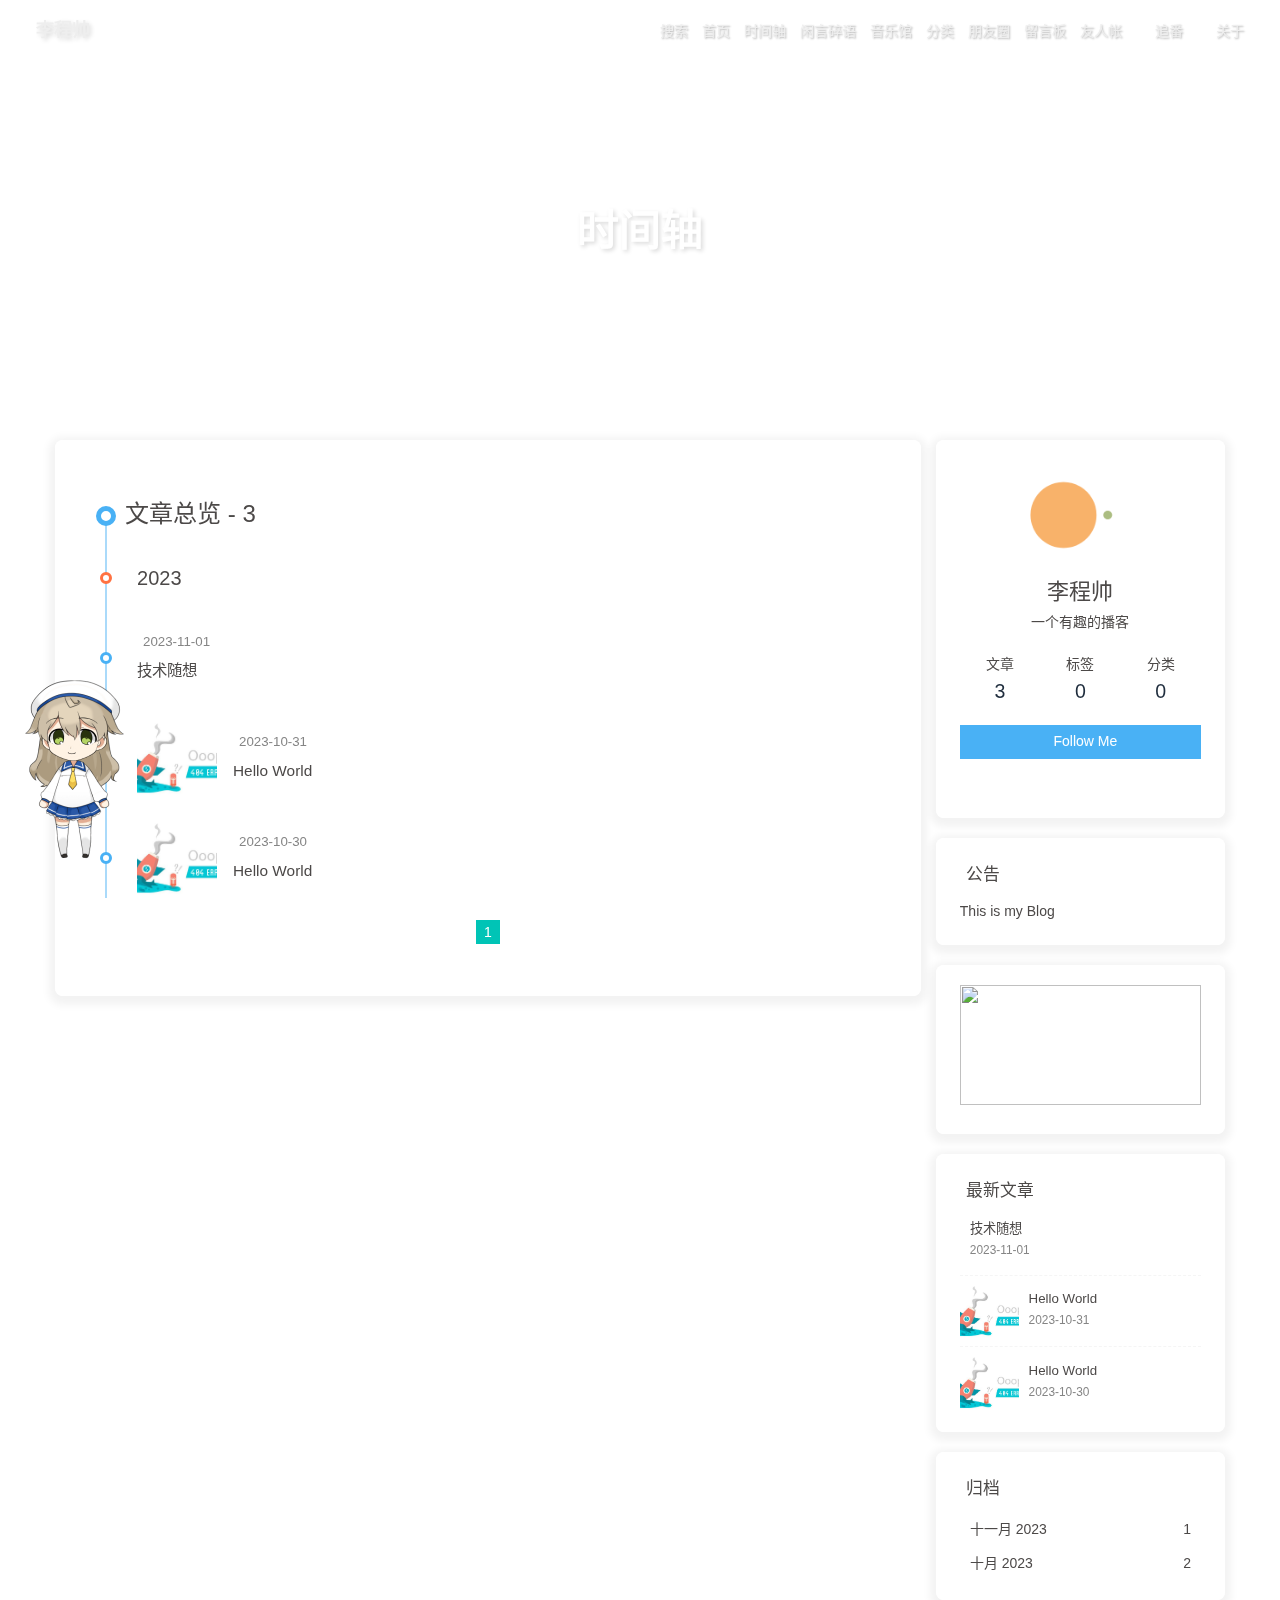
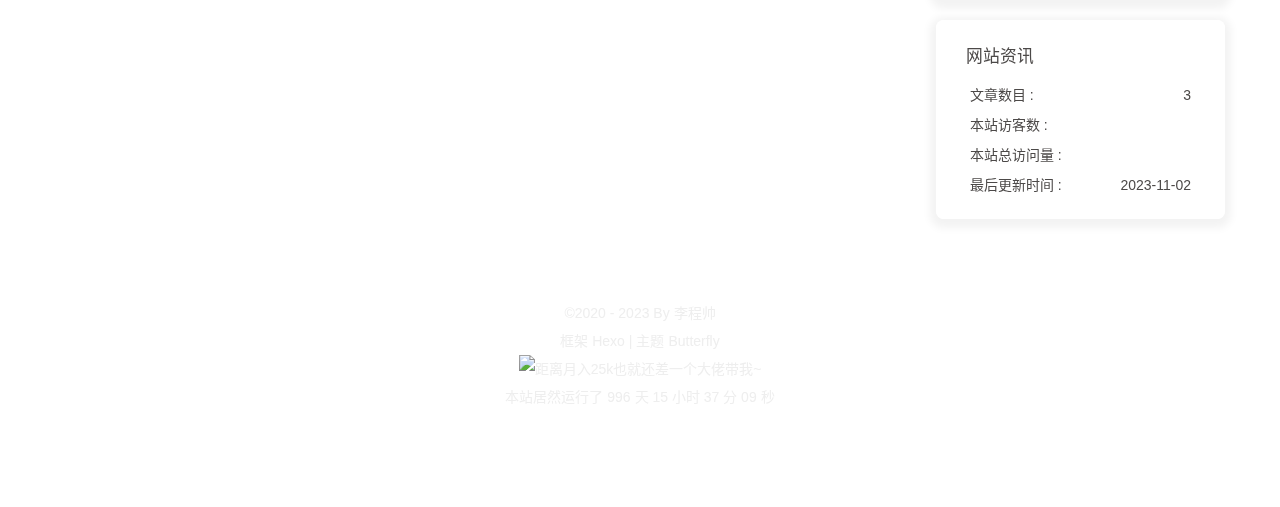
==== commit 645a04b0: "Site updated: 2023-11-02 16:25:39" ====
--- a/archives/index.html
+++ b/archives/index.html
@@ -54,7 +54,7 @@
   isHome: false,
   isHighlightShrink: false,
   isToc: false,
-  postUpdate: '2023-11-02 16:04:43'
+  postUpdate: '2023-11-02 16:22:16'
 }</script><script>(win=>{
       win.saveToLocal = {
         set: (key, value, ttl) => {
@@ -151,8 +151,8 @@
         }
       }
       detectApple()
-    })(window)</script><link rel="stylesheet" href="/css/custom.css" media="defer" onload="this.media='all'"><!-- hexo injector head_end start --><link rel="stylesheet" href="https://cdn.cbd.int/hexo-butterfly-clock-anzhiyu/lib/clock.min.css" /><link rel="stylesheet" href="https://cdn.cbd.int/hexo-butterfly-categories-card@1.0.0/lib/categorybar.css"><link rel="stylesheet" href="https://cdn.cbd.int/hexo-butterfly-swiper-anzhiyu@1.0.4/lib/swiper.min.css" media="print" onload="this.media='all'"><link rel="stylesheet" href="https://cdn.cbd.int/hexo-butterfly-swiper-anzhiyu@1.0.4/lib/swiperstyle.css" media="print" onload="this.media='all'"><link rel="stylesheet" href="https://npm.elemecdn.com/anzhiyu-blog@2.0.4/css/runtime/runtime.min.css" media="print" onload="this.media='all'"><link rel="stylesheet" href="https://cdn.cbd.int/hexo-butterfly-tag-plugins-plus@latest/lib/assets/font-awesome-animation.min.css" media="defer" onload="this.media='all'"><link rel="stylesheet" href="https://cdn.cbd.int/hexo-butterfly-tag-plugins-plus@latest/lib/tag_plugins.css" media="defer" onload="this.media='all'"><script src="https://cdn.cbd.int/hexo-butterfly-tag-plugins-plus@latest/lib/assets/carousel-touch.js"></script><link rel="stylesheet" href="https://cdn.cbd.int/hexo-butterfly-wowjs/lib/animate.min.css" media="print" onload="this.media='screen'"><!-- hexo injector head_end end --><meta name="generator" content="Hexo 6.3.0"><link rel="alternate" href="/atom.xml" title="李程帅" type="application/atom+xml">
-</head><body><div id="web_bg"></div><div id="sidebar"><div id="menu-mask"></div><div id="sidebar-menus"><div class="avatar-img is-center"><img src="https://i.loli.net/2021/02/24/5O1day2nriDzjSu.png" onerror="onerror=null;src='/img/friend_404.gif'" alt="avatar"/></div><div class="sidebar-site-data site-data is-center"><a href="/archives/"><div class="headline">文章</div><div class="length-num">3</div></a><a href="/tags/"><div class="headline">标签</div><div class="length-num">0</div></a><a href="/categories/"><div class="headline">分类</div><div class="length-num">0</div></a></div><hr class="custom-hr"/><div class="menus_items"><div class="menus_item"><a class="site-page faa-parent animated-hover" href="/"><i class="fa-fw fas fa-home faa-tada"></i><span> 首页</span></a></div><div class="menus_item"><a class="site-page faa-parent animated-hover" href="/archives/"><i class="fa-fw fas fa-archive faa-tada"></i><span> 时间轴</span></a></div><div class="menus_item"><a class="site-page faa-parent animated-hover" href="/artitalk/"><i class="fa-fw fas fa-comment-dots faa-tada"></i><span> 闲言碎语</span></a></div><div class="menus_item"><a class="site-page faa-parent animated-hover" href="/music/"><i class="fa-fw fas fa-music faa-tada"></i><span> 音乐馆</span></a></div><div class="menus_item"><a class="site-page faa-parent animated-hover" href="/categories/"><i class="fa-fw fas fa-folder-open faa-tada"></i><span> 分类</span></a></div><div class="menus_item"><a class="site-page faa-parent animated-hover" href="/fcircle/"><i class="fa-fw fab fa-artstation faa-tada"></i><span> 朋友圈</span></a></div><div class="menus_item"><a class="site-page faa-parent animated-hover" href="/comments/"><i class="fa-fw fas fa-envelope faa-tada"></i><span> 留言板</span></a></div><div class="menus_item"><a class="site-page faa-parent animated-hover" href="/link/"><i class="fa-fw fas fa-link faa-tada"></i><span> 友人帐</span></a></div><div class="menus_item"><a class="site-page faa-parent animated-hover" href="/bangumis/"><svg class="icon faa-tada" aria-hidden="true"><use xlink:href="#icon-bilibili1"></use></svg><span> 追番</span></a></div><div class="menus_item"><a class="site-page faa-parent animated-hover" href="/about/"><svg class="icon faa-tada" aria-hidden="true"><use xlink:href="#icon-zhifeiji"></use></svg><span> 关于</span></a></div></div></div></div><div class="page" id="body-wrap"><header class="not-home-page" id="page-header"><nav id="nav"><span id="blog-info"><a href="/" title="李程帅"><span class="site-name">李程帅</span></a></span><div id="menus"><div id="search-button"><a class="site-page social-icon search" href="javascript:void(0);"><i class="fas fa-search fa-fw"></i><span> 搜索</span></a></div><div class="menus_items"><div class="menus_item"><a class="site-page faa-parent animated-hover" href="/"><i class="fa-fw fas fa-home faa-tada"></i><span> 首页</span></a></div><div class="menus_item"><a class="site-page faa-parent animated-hover" href="/archives/"><i class="fa-fw fas fa-archive faa-tada"></i><span> 时间轴</span></a></div><div class="menus_item"><a class="site-page faa-parent animated-hover" href="/artitalk/"><i class="fa-fw fas fa-comment-dots faa-tada"></i><span> 闲言碎语</span></a></div><div class="menus_item"><a class="site-page faa-parent animated-hover" href="/music/"><i class="fa-fw fas fa-music faa-tada"></i><span> 音乐馆</span></a></div><div class="menus_item"><a class="site-page faa-parent animated-hover" href="/categories/"><i class="fa-fw fas fa-folder-open faa-tada"></i><span> 分类</span></a></div><div class="menus_item"><a class="site-page faa-parent animated-hover" href="/fcircle/"><i class="fa-fw fab fa-artstation faa-tada"></i><span> 朋友圈</span></a></div><div class="menus_item"><a class="site-page faa-parent animated-hover" href="/comments/"><i class="fa-fw fas fa-envelope faa-tada"></i><span> 留言板</span></a></div><div class="menus_item"><a class="site-page faa-parent animated-hover" href="/link/"><i class="fa-fw fas fa-link faa-tada"></i><span> 友人帐</span></a></div><div class="menus_item"><a class="site-page faa-parent animated-hover" href="/bangumis/"><svg class="icon faa-tada" aria-hidden="true"><use xlink:href="#icon-bilibili1"></use></svg><span> 追番</span></a></div><div class="menus_item"><a class="site-page faa-parent animated-hover" href="/about/"><svg class="icon faa-tada" aria-hidden="true"><use xlink:href="#icon-zhifeiji"></use></svg><span> 关于</span></a></div></div><div id="toggle-menu"><a class="site-page" href="javascript:void(0);"><i class="fas fa-bars fa-fw"></i></a></div></div></nav><div id="page-site-info"><h1 id="site-title">时间轴</h1></div></header><main class="layout" id="content-inner"><div id="archive"><div class="article-sort-title">文章总览 - 3</div><div class="article-sort"><div class="article-sort-item year">2023</div><div class="article-sort-item no-article-cover"><div class="article-sort-item-info"><div class="article-sort-item-time"><i class="far fa-calendar-alt"></i><time class="post-meta-date-created" datetime="2023-11-01T02:50:08.000Z" title="发表于 2023-11-01 10:50:08">2023-11-01</time></div><a class="article-sort-item-title" href="/posts/dfb8a81f.html" title="技术随想">技术随想</a></div></div><div class="article-sort-item"><a class="article-sort-item-img" href="/posts/4a17b156.html" title="Hello World"><img src="https://z1.ax1x.com/2023/11/02/piKZaeH.jpg" alt="Hello World" onerror="this.onerror=null;this.src='/img/404.jpg'"></a><div class="article-sort-item-info"><div class="article-sort-item-time"><i class="far fa-calendar-alt"></i><time class="post-meta-date-created" datetime="2023-10-31T08:25:34.477Z" title="发表于 2023-10-31 16:25:34">2023-10-31</time></div><a class="article-sort-item-title" href="/posts/4a17b156.html" title="Hello World">Hello World</a></div></div><div class="article-sort-item no-article-cover"><div class="article-sort-item-info"><div class="article-sort-item-time"><i class="far fa-calendar-alt"></i><time class="post-meta-date-created" datetime="2023-10-30T07:35:59.766Z" title="发表于 2023-10-30 15:35:59">2023-10-30</time></div><a class="article-sort-item-title" href="/posts/4a17b156.html" title="Hello World">Hello World</a></div></div></div><nav id="pagination"><div class="pagination"><span class="page-number current">1</span></div></nav></div><div class="aside-content" id="aside-content"><div class="card-widget card-info"><div class="is-center"><div class="avatar-img"><img src="https://i.loli.net/2021/02/24/5O1day2nriDzjSu.png" onerror="this.onerror=null;this.src='/img/friend_404.gif'" alt="avatar"/></div><div class="author-info__name">李程帅</div><div class="author-info__description">一个有趣的播客</div></div><div class="card-info-data site-data is-center"><a href="/archives/"><div class="headline">文章</div><div class="length-num">3</div></a><a href="/tags/"><div class="headline">标签</div><div class="length-num">0</div></a><a href="/categories/"><div class="headline">分类</div><div class="length-num">0</div></a></div><a id="card-info-btn" target="_blank" rel="noopener" href="https://github.com/xxxxxx"><i class="fab fa-github"></i><span>Follow Me</span></a><div class="card-info-social-icons is-center"><a class="social-icon faa-parent animated-hover" href="https://github.com/lichengshuai123" target="_blank" title="Github"><svg class="icon faa-tada" aria-hidden="true"><use xlink:href="#icon-gitHub"></use></svg></a><a class="social-icon faa-parent animated-hover" href="https://mail.qq.com/cgi-bin/qm_share?t=qm_mailme&amp;email=1069739406@qq.com" target="_blank" title="Email"><svg class="icon faa-tada" aria-hidden="true"><use xlink:href="#icon-youxiang"></use></svg></a><a class="social-icon faa-parent animated-hover" href="/atom.xml" target="_blank" title="RSS"><svg class="icon faa-tada" aria-hidden="true"><use xlink:href="#icon-rss"></use></svg></a><a class="social-icon faa-parent animated-hover" href="https://space.bilibili.com/499876432" target="_blank" title="BiliBili"><svg class="icon faa-tada" aria-hidden="true"><use xlink:href="#icon-bilibili"></use></svg></a><a class="social-icon faa-parent animated-hover" href="tencent://Message/?Uin=2268025923&amp;amp;websiteName=local.edu.com:8888=&amp;amp;Menu=yes" target="_blank" title="QQ"><svg class="icon faa-tada" aria-hidden="true"><use xlink:href="#icon-QQ1"></use></svg></a></div></div><div class="card-widget card-announcement"><div class="item-headline"><i class="fas fa-bullhorn fa-shake"></i><span>公告</span></div><div class="announcement_content">This is my Blog</div></div><div class="sticky_layout"><div class="card-widget card-recent-post"><div class="item-headline"><i class="fas fa-history"></i><span>最新文章</span></div><div class="aside-list"><div class="aside-list-item no-cover"><div class="content"><a class="title" href="/posts/dfb8a81f.html" title="技术随想">技术随想</a><time datetime="2023-11-01T02:50:08.000Z" title="发表于 2023-11-01 10:50:08">2023-11-01</time></div></div><div class="aside-list-item"><a class="thumbnail" href="/posts/4a17b156.html" title="Hello World"><img src="https://z1.ax1x.com/2023/11/02/piKZaeH.jpg" onerror="this.onerror=null;this.src='/img/404.jpg'" alt="Hello World"/></a><div class="content"><a class="title" href="/posts/4a17b156.html" title="Hello World">Hello World</a><time datetime="2023-10-31T08:25:34.477Z" title="发表于 2023-10-31 16:25:34">2023-10-31</time></div></div><div class="aside-list-item no-cover"><div class="content"><a class="title" href="/posts/4a17b156.html" title="Hello World">Hello World</a><time datetime="2023-10-30T07:35:59.766Z" title="发表于 2023-10-30 15:35:59">2023-10-30</time></div></div></div></div><div class="card-widget card-archives"><div class="item-headline"><i class="fas fa-archive"></i><span>归档</span></div><ul class="card-archive-list"><li class="card-archive-list-item"><a class="card-archive-list-link" href="/archives/2023/11/"><span class="card-archive-list-date">十一月 2023</span><span class="card-archive-list-count">1</span></a></li><li class="card-archive-list-item"><a class="card-archive-list-link" href="/archives/2023/10/"><span class="card-archive-list-date">十月 2023</span><span class="card-archive-list-count">2</span></a></li></ul></div><div class="card-widget card-webinfo"><div class="item-headline"><i class="fas fa-chart-line"></i><span>网站资讯</span></div><div class="webinfo"><div class="webinfo-item"><div class="item-name">文章数目 :</div><div class="item-count">3</div></div><div class="webinfo-item"><div class="item-name">本站访客数 :</div><div class="item-count" id="busuanzi_value_site_uv"><i class="fa-solid fa-spinner fa-spin"></i></div></div><div class="webinfo-item"><div class="item-name">本站总访问量 :</div><div class="item-count" id="busuanzi_value_site_pv"><i class="fa-solid fa-spinner fa-spin"></i></div></div><div class="webinfo-item"><div class="item-name">最后更新时间 :</div><div class="item-count" id="last-push-date" data-lastPushDate="2023-11-02T08:04:43.128Z"><i class="fa-solid fa-spinner fa-spin"></i></div></div></div></div></div></div></main><footer id="footer"><div id="footer-wrap"><div class="copyright">&copy;2020 - 2023 By 李程帅</div><div class="framework-info"><span>框架 </span><a target="_blank" rel="noopener" href="https://hexo.io">Hexo</a><span class="footer-separator">|</span><span>主题 </span><a target="_blank" rel="noopener" href="https://github.com/jerryc127/hexo-theme-butterfly">Butterfly</a></div></div></footer></div><div id="rightside"><div id="rightside-config-hide"><button id="darkmode" type="button" title="浅色和深色模式转换"><i class="fas fa-adjust"></i></button><button id="hide-aside-btn" type="button" title="单栏和双栏切换"><i class="fas fa-arrows-alt-h"></i></button></div><div id="rightside-config-show"><button id="rightside-config" type="button" title="设置"><i class="fas fa-cog fa-spin"></i></button><button id="go-up" type="button" title="回到顶部"><span class="scroll-percent"></span><i class="fas fa-arrow-up"></i></button></div></div><div><script src="/js/utils.js"></script><script src="/js/main.js"></script><script src="https://cdn.jsdelivr.net/npm/@fancyapps/ui/dist/fancybox/fancybox.umd.min.js"></script><div class="js-pjax"></div><script async src="//at.alicdn.com/t/font_2032782_ev6ytrh30f.js"></script><link rel="stylesheet" href="https://cdn.jsdelivr.net/npm/aplayer/dist/APlayer.min.css" media="print" onload="this.media='all'"><script src="https://cdn.jsdelivr.net/npm/aplayer/dist/APlayer.min.js"></script><script src="https://cdn.jsdelivr.net/npm/butterfly-extsrc/metingjs/dist/Meting.min.js"></script><script src="https://cdn.jsdelivr.net/npm/pjax/pjax.min.js"></script><script>let pjaxSelectors = ["head > title","#config-diff","#body-wrap","#rightside-config-hide","#rightside-config-show",".js-pjax"]
+    })(window)</script><link rel="stylesheet" href="/css/custom.css" media="defer" onload="this.media='all'"><!-- hexo injector head_end start --><link rel="stylesheet" href="https://cdn.cbd.int/hexo-butterfly-clock-anzhiyu/lib/clock.min.css" /><link rel="stylesheet" href="https://cdn.cbd.int/hexo-butterfly-categories-card@1.0.0/lib/categorybar.css"><link rel="stylesheet" href="https://npm.elemecdn.com/anzhiyu-blog@2.0.4/css/runtime/runtime.min.css" media="print" onload="this.media='all'"><link rel="stylesheet" href="https://cdn.cbd.int/hexo-butterfly-swiper-anzhiyu@1.0.4/lib/swiper.min.css" media="print" onload="this.media='all'"><link rel="stylesheet" href="https://cdn.cbd.int/hexo-butterfly-swiper-anzhiyu@1.0.4/lib/swiperstyle.css" media="print" onload="this.media='all'"><link rel="stylesheet" href="https://cdn.cbd.int/hexo-butterfly-tag-plugins-plus@latest/lib/assets/font-awesome-animation.min.css" media="defer" onload="this.media='all'"><link rel="stylesheet" href="https://cdn.cbd.int/hexo-butterfly-tag-plugins-plus@latest/lib/tag_plugins.css" media="defer" onload="this.media='all'"><script src="https://cdn.cbd.int/hexo-butterfly-tag-plugins-plus@latest/lib/assets/carousel-touch.js"></script><link rel="stylesheet" href="https://cdn.cbd.int/hexo-butterfly-wowjs/lib/animate.min.css" media="print" onload="this.media='screen'"><!-- hexo injector head_end end --><meta name="generator" content="Hexo 6.3.0"><link rel="alternate" href="/atom.xml" title="李程帅" type="application/atom+xml">
+</head><body><div id="web_bg"></div><div id="sidebar"><div id="menu-mask"></div><div id="sidebar-menus"><div class="avatar-img is-center"><img src="https://i.loli.net/2021/02/24/5O1day2nriDzjSu.png" onerror="onerror=null;src='/img/friend_404.gif'" alt="avatar"/></div><div class="sidebar-site-data site-data is-center"><a href="/archives/"><div class="headline">文章</div><div class="length-num">3</div></a><a href="/tags/"><div class="headline">标签</div><div class="length-num">0</div></a><a href="/categories/"><div class="headline">分类</div><div class="length-num">0</div></a></div><hr class="custom-hr"/><div class="menus_items"><div class="menus_item"><a class="site-page faa-parent animated-hover" href="/"><i class="fa-fw fas fa-home faa-tada"></i><span> 首页</span></a></div><div class="menus_item"><a class="site-page faa-parent animated-hover" href="/archives/"><i class="fa-fw fas fa-archive faa-tada"></i><span> 时间轴</span></a></div><div class="menus_item"><a class="site-page faa-parent animated-hover" href="/artitalk/"><i class="fa-fw fas fa-comment-dots faa-tada"></i><span> 闲言碎语</span></a></div><div class="menus_item"><a class="site-page faa-parent animated-hover" href="/music/"><i class="fa-fw fas fa-music faa-tada"></i><span> 音乐馆</span></a></div><div class="menus_item"><a class="site-page faa-parent animated-hover" href="/categories/"><i class="fa-fw fas fa-folder-open faa-tada"></i><span> 分类</span></a></div><div class="menus_item"><a class="site-page faa-parent animated-hover" href="/fcircle/"><i class="fa-fw fab fa-artstation faa-tada"></i><span> 朋友圈</span></a></div><div class="menus_item"><a class="site-page faa-parent animated-hover" href="/comments/"><i class="fa-fw fas fa-envelope faa-tada"></i><span> 留言板</span></a></div><div class="menus_item"><a class="site-page faa-parent animated-hover" href="/link/"><i class="fa-fw fas fa-link faa-tada"></i><span> 友人帐</span></a></div><div class="menus_item"><a class="site-page faa-parent animated-hover" href="/bangumis/"><svg class="icon faa-tada" aria-hidden="true"><use xlink:href="#icon-bilibili1"></use></svg><span> 追番</span></a></div><div class="menus_item"><a class="site-page faa-parent animated-hover" href="/about/"><svg class="icon faa-tada" aria-hidden="true"><use xlink:href="#icon-zhifeiji"></use></svg><span> 关于</span></a></div></div></div></div><div class="page" id="body-wrap"><header class="not-home-page" id="page-header"><nav id="nav"><span id="blog-info"><a href="/" title="李程帅"><span class="site-name">李程帅</span></a></span><div id="menus"><div id="search-button"><a class="site-page social-icon search" href="javascript:void(0);"><i class="fas fa-search fa-fw"></i><span> 搜索</span></a></div><div class="menus_items"><div class="menus_item"><a class="site-page faa-parent animated-hover" href="/"><i class="fa-fw fas fa-home faa-tada"></i><span> 首页</span></a></div><div class="menus_item"><a class="site-page faa-parent animated-hover" href="/archives/"><i class="fa-fw fas fa-archive faa-tada"></i><span> 时间轴</span></a></div><div class="menus_item"><a class="site-page faa-parent animated-hover" href="/artitalk/"><i class="fa-fw fas fa-comment-dots faa-tada"></i><span> 闲言碎语</span></a></div><div class="menus_item"><a class="site-page faa-parent animated-hover" href="/music/"><i class="fa-fw fas fa-music faa-tada"></i><span> 音乐馆</span></a></div><div class="menus_item"><a class="site-page faa-parent animated-hover" href="/categories/"><i class="fa-fw fas fa-folder-open faa-tada"></i><span> 分类</span></a></div><div class="menus_item"><a class="site-page faa-parent animated-hover" href="/fcircle/"><i class="fa-fw fab fa-artstation faa-tada"></i><span> 朋友圈</span></a></div><div class="menus_item"><a class="site-page faa-parent animated-hover" href="/comments/"><i class="fa-fw fas fa-envelope faa-tada"></i><span> 留言板</span></a></div><div class="menus_item"><a class="site-page faa-parent animated-hover" href="/link/"><i class="fa-fw fas fa-link faa-tada"></i><span> 友人帐</span></a></div><div class="menus_item"><a class="site-page faa-parent animated-hover" href="/bangumis/"><svg class="icon faa-tada" aria-hidden="true"><use xlink:href="#icon-bilibili1"></use></svg><span> 追番</span></a></div><div class="menus_item"><a class="site-page faa-parent animated-hover" href="/about/"><svg class="icon faa-tada" aria-hidden="true"><use xlink:href="#icon-zhifeiji"></use></svg><span> 关于</span></a></div></div><div id="toggle-menu"><a class="site-page" href="javascript:void(0);"><i class="fas fa-bars fa-fw"></i></a></div></div></nav><div id="page-site-info"><h1 id="site-title">时间轴</h1></div></header><main class="layout" id="content-inner"><div id="archive"><div class="article-sort-title">文章总览 - 3</div><div class="article-sort"><div class="article-sort-item year">2023</div><div class="article-sort-item no-article-cover"><div class="article-sort-item-info"><div class="article-sort-item-time"><i class="far fa-calendar-alt"></i><time class="post-meta-date-created" datetime="2023-11-01T02:50:08.000Z" title="发表于 2023-11-01 10:50:08">2023-11-01</time></div><a class="article-sort-item-title" href="/posts/dfb8a81f.html" title="技术随想">技术随想</a></div></div><div class="article-sort-item"><a class="article-sort-item-img" href="/posts/4a17b156.html" title="Hello World"><img src="https://z1.ax1x.com/2023/11/02/piKZaeH.jpg" alt="Hello World" onerror="this.onerror=null;this.src='/img/404.jpg'"></a><div class="article-sort-item-info"><div class="article-sort-item-time"><i class="far fa-calendar-alt"></i><time class="post-meta-date-created" datetime="2023-10-31T08:25:34.477Z" title="发表于 2023-10-31 16:25:34">2023-10-31</time></div><a class="article-sort-item-title" href="/posts/4a17b156.html" title="Hello World">Hello World</a></div></div><div class="article-sort-item"><a class="article-sort-item-img" href="/posts/4a17b156.html" title="Hello World"><img src="https://z1.ax1x.com/2023/11/02/piKZaeH.jpg" alt="Hello World" onerror="this.onerror=null;this.src='/img/404.jpg'"></a><div class="article-sort-item-info"><div class="article-sort-item-time"><i class="far fa-calendar-alt"></i><time class="post-meta-date-created" datetime="2023-10-30T07:35:59.766Z" title="发表于 2023-10-30 15:35:59">2023-10-30</time></div><a class="article-sort-item-title" href="/posts/4a17b156.html" title="Hello World">Hello World</a></div></div></div><nav id="pagination"><div class="pagination"><span class="page-number current">1</span></div></nav></div><div class="aside-content" id="aside-content"><div class="card-widget card-info"><div class="is-center"><div class="avatar-img"><img src="https://i.loli.net/2021/02/24/5O1day2nriDzjSu.png" onerror="this.onerror=null;this.src='/img/friend_404.gif'" alt="avatar"/></div><div class="author-info__name">李程帅</div><div class="author-info__description">一个有趣的播客</div></div><div class="card-info-data site-data is-center"><a href="/archives/"><div class="headline">文章</div><div class="length-num">3</div></a><a href="/tags/"><div class="headline">标签</div><div class="length-num">0</div></a><a href="/categories/"><div class="headline">分类</div><div class="length-num">0</div></a></div><a id="card-info-btn" target="_blank" rel="noopener" href="https://github.com/xxxxxx"><i class="fab fa-github"></i><span>Follow Me</span></a><div class="card-info-social-icons is-center"><a class="social-icon faa-parent animated-hover" href="https://github.com/lichengshuai123" target="_blank" title="Github"><svg class="icon faa-tada" aria-hidden="true"><use xlink:href="#icon-gitHub"></use></svg></a><a class="social-icon faa-parent animated-hover" href="https://mail.qq.com/cgi-bin/qm_share?t=qm_mailme&amp;email=1069739406@qq.com" target="_blank" title="Email"><svg class="icon faa-tada" aria-hidden="true"><use xlink:href="#icon-youxiang"></use></svg></a><a class="social-icon faa-parent animated-hover" href="/atom.xml" target="_blank" title="RSS"><svg class="icon faa-tada" aria-hidden="true"><use xlink:href="#icon-rss"></use></svg></a><a class="social-icon faa-parent animated-hover" href="https://space.bilibili.com/499876432" target="_blank" title="BiliBili"><svg class="icon faa-tada" aria-hidden="true"><use xlink:href="#icon-bilibili"></use></svg></a><a class="social-icon faa-parent animated-hover" href="tencent://Message/?Uin=2268025923&amp;amp;websiteName=local.edu.com:8888=&amp;amp;Menu=yes" target="_blank" title="QQ"><svg class="icon faa-tada" aria-hidden="true"><use xlink:href="#icon-QQ1"></use></svg></a></div></div><div class="card-widget card-announcement"><div class="item-headline"><i class="fas fa-bullhorn fa-shake"></i><span>公告</span></div><div class="announcement_content">This is my Blog</div></div><div class="sticky_layout"><div class="card-widget card-recent-post"><div class="item-headline"><i class="fas fa-history"></i><span>最新文章</span></div><div class="aside-list"><div class="aside-list-item no-cover"><div class="content"><a class="title" href="/posts/dfb8a81f.html" title="技术随想">技术随想</a><time datetime="2023-11-01T02:50:08.000Z" title="发表于 2023-11-01 10:50:08">2023-11-01</time></div></div><div class="aside-list-item"><a class="thumbnail" href="/posts/4a17b156.html" title="Hello World"><img src="https://z1.ax1x.com/2023/11/02/piKZaeH.jpg" onerror="this.onerror=null;this.src='/img/404.jpg'" alt="Hello World"/></a><div class="content"><a class="title" href="/posts/4a17b156.html" title="Hello World">Hello World</a><time datetime="2023-10-31T08:25:34.477Z" title="发表于 2023-10-31 16:25:34">2023-10-31</time></div></div><div class="aside-list-item"><a class="thumbnail" href="/posts/4a17b156.html" title="Hello World"><img src="https://z1.ax1x.com/2023/11/02/piKZaeH.jpg" onerror="this.onerror=null;this.src='/img/404.jpg'" alt="Hello World"/></a><div class="content"><a class="title" href="/posts/4a17b156.html" title="Hello World">Hello World</a><time datetime="2023-10-30T07:35:59.766Z" title="发表于 2023-10-30 15:35:59">2023-10-30</time></div></div></div></div><div class="card-widget card-archives"><div class="item-headline"><i class="fas fa-archive"></i><span>归档</span></div><ul class="card-archive-list"><li class="card-archive-list-item"><a class="card-archive-list-link" href="/archives/2023/11/"><span class="card-archive-list-date">十一月 2023</span><span class="card-archive-list-count">1</span></a></li><li class="card-archive-list-item"><a class="card-archive-list-link" href="/archives/2023/10/"><span class="card-archive-list-date">十月 2023</span><span class="card-archive-list-count">2</span></a></li></ul></div><div class="card-widget card-webinfo"><div class="item-headline"><i class="fas fa-chart-line"></i><span>网站资讯</span></div><div class="webinfo"><div class="webinfo-item"><div class="item-name">文章数目 :</div><div class="item-count">3</div></div><div class="webinfo-item"><div class="item-name">本站访客数 :</div><div class="item-count" id="busuanzi_value_site_uv"><i class="fa-solid fa-spinner fa-spin"></i></div></div><div class="webinfo-item"><div class="item-name">本站总访问量 :</div><div class="item-count" id="busuanzi_value_site_pv"><i class="fa-solid fa-spinner fa-spin"></i></div></div><div class="webinfo-item"><div class="item-name">最后更新时间 :</div><div class="item-count" id="last-push-date" data-lastPushDate="2023-11-02T08:22:16.144Z"><i class="fa-solid fa-spinner fa-spin"></i></div></div></div></div></div></div></main><footer id="footer"><div id="footer-wrap"><div class="copyright">&copy;2020 - 2023 By 李程帅</div><div class="framework-info"><span>框架 </span><a target="_blank" rel="noopener" href="https://hexo.io">Hexo</a><span class="footer-separator">|</span><span>主题 </span><a target="_blank" rel="noopener" href="https://github.com/jerryc127/hexo-theme-butterfly">Butterfly</a></div></div></footer></div><div id="rightside"><div id="rightside-config-hide"><button id="darkmode" type="button" title="浅色和深色模式转换"><i class="fas fa-adjust"></i></button><button id="hide-aside-btn" type="button" title="单栏和双栏切换"><i class="fas fa-arrows-alt-h"></i></button></div><div id="rightside-config-show"><button id="rightside-config" type="button" title="设置"><i class="fas fa-cog fa-spin"></i></button><button id="go-up" type="button" title="回到顶部"><span class="scroll-percent"></span><i class="fas fa-arrow-up"></i></button></div></div><div><script src="/js/utils.js"></script><script src="/js/main.js"></script><script src="https://cdn.jsdelivr.net/npm/@fancyapps/ui/dist/fancybox/fancybox.umd.min.js"></script><div class="js-pjax"></div><script async src="//at.alicdn.com/t/font_2032782_ev6ytrh30f.js"></script><script async src="/js/title.js"></script><link rel="stylesheet" href="https://cdn.jsdelivr.net/npm/aplayer/dist/APlayer.min.css" media="print" onload="this.media='all'"><script src="https://cdn.jsdelivr.net/npm/aplayer/dist/APlayer.min.js"></script><script src="https://cdn.jsdelivr.net/npm/butterfly-extsrc/metingjs/dist/Meting.min.js"></script><script src="https://cdn.jsdelivr.net/npm/pjax/pjax.min.js"></script><script>let pjaxSelectors = ["head > title","#config-diff","#body-wrap","#rightside-config-hide","#rightside-config-show",".js-pjax"]
 
 var pjax = new Pjax({
   elements: 'a:not([target="_blank"])',
@@ -296,30 +296,6 @@
     butterfly_categories_card_injector_config()
     }
   </script><script data-pjax>
-  function butterfly_swiper_injector_config(){
-    var parent_div_git = document.getElementById('recent-posts');
-    var item_html = '<div class="recent-post-item swiper_container_card" style="height: auto;width: 100%"><div id="random"><div id="random-banner"><canvas id="peoplecanvas"></canvas></div><a id="random-hover" style="width:100%;height:auto;" href="javascript:toRandomPost()" rel="external nofollow noreferrer" one-link-mark="yes"><i class="fa fa-paper-plane" style="margin-left:10px"></i><div style="margin-left:10px">随便逛逛<i class="fa-solid fa-arrow-right" style="margin-left:10px"></i></div></a></div><div class="blog-slider swiper-container-fade swiper-container-horizontal" id="swiper_container"><div class="blog-slider__wrp swiper-wrapper" style="transition-duration: 0ms;"><div class="blog-slider__item swiper-slide" style="width: 750px; opacity: 1; transform: translate3d(0px, 0px, 0px); transition-duration: 0ms;"><a class="blog-slider__img" onclick="pjax.loadUrl(&quot;posts/4a17b156.html&quot;);" href="javascript:void(0);" alt=""><img width="48" height="48" src="https://z1.ax1x.com/2023/11/02/piKZaeH.jpg" alt="" onerror="this.src=https://cdn.cbd.int/akilar-candyassets/image/loading.gif; this.onerror = null;"/></a><div class="blog-slider__content"><span class="blog-slider__code">2023-10-31</span><a class="blog-slider__title" onclick="pjax.loadUrl(&quot;posts/4a17b156.html&quot;);" href="javascript:void(0);" alt="">Hello World</a><div class="blog-slider__text">再怎么看我也不知道怎么描述它的啦！</div><a class="blog-slider__button" onclick="pjax.loadUrl(&quot;posts/4a17b156.html&quot;);" href="javascript:void(0);" alt="">详情       </a></div></div></div><div class="blog-slider__pagination swiper-pagination-clickable swiper-pagination-bullets"></div></div></div>';
-    console.log('已挂载butterfly_swiper')
-    parent_div_git.insertAdjacentHTML("afterbegin",item_html)
-    }
-  var elist = 'undefined'.split(',');
-  var cpage = location.pathname;
-  var epage = '/';
-  var flag = 0;
-
-  for (var i=0;i<elist.length;i++){
-    if (cpage.includes(elist[i])){
-      flag++;
-    }
-  }
-
-  if ((epage ==='all')&&(flag == 0)){
-    butterfly_swiper_injector_config();
-  }
-  else if (epage === cpage){
-    butterfly_swiper_injector_config();
-  }
-  </script><script defer src="https://npm.elemecdn.com/anzhiyu-blog@1.1.6/js/swiper.min.js"></script><script defer data-pjax src="https://cdn.cbd.int/hexo-butterfly-swiper-anzhiyu@1.0.4/lib/swiper_init.js"></script><script data-pjax src="https://lf26-cdn-tos.bytecdntp.com/cdn/expire-1-M/gsap/3.9.1/gsap.min.js"></script><script defer src="https://npm.elemecdn.com/hexo-butterfly-swiper-anzhiyu@1.0.4/lib/people.min.js"></script><script async src="/anzhiyu/random.js"></script><script data-pjax>
   function butterfly_footer_beautify_injector_config(){
     var parent_div_git = document.getElementById('footer-wrap');
     var item_html = '<div id="workboard"></div><p id="ghbdages"><a class="github-badge" target="_blank" href="https://hexo.io/" style="margin-inline:5px" data-title="博客框架为Hexo_v5.4.0" title=""><img src="https://img.shields.io/badge/Frame-Hexo-blue?style=flat&amp;logo=hexo" alt=""/></a><a class="github-badge" target="_blank" href="https://butterfly.js.org/" style="margin-inline:5px" data-title="主题版本Butterfly_v4.2.2" title=""><img src="https://img.shields.io/badge/Theme-Butterfly-6513df?style=flat&amp;logo=bitdefender" alt=""/></a><a class="github-badge" target="_blank" href="https://www.jsdelivr.com/" style="margin-inline:5px" data-title="本站使用JsDelivr为静态资源提供CDN加速" title=""><img src="https://img.shields.io/badge/CDN-jsDelivr-orange?style=flat&amp;logo=jsDelivr" alt=""/></a><a class="github-badge" target="_blank" href="https://beian.miit.gov.cn/#/Integrated/index" style="margin-inline:5px" data-title="本站已在湘进行备案" title=""><img src="https://img.shields.io/badge/湘ICP备-2022004213号-e1d492?style=flat&amp;logo=[data-uri]" alt=""/></a><a class="github-badge" target="_blank" href="https://github.com/" style="margin-inline:5px" data-title="本站项目由Github托管" title=""><img src="https://img.shields.io/badge/Source-Github-d021d6?style=flat&amp;logo=GitHub" alt=""/></a><a class="github-badge" target="_blank" href="http://creativecommons.org/licenses/by-nc-sa/4.0/" style="margin-inline:5px" data-title="本站采用知识共享署名-非商业性使用-相同方式共享4.0国际许可协议进行许可" title=""><img src="https://img.shields.io/badge/Copyright-BY--NC--SA%204.0-d42328?style=flat&amp;logo=Claris" alt=""/></a></p>';
@@ -343,7 +319,31 @@
   else if (epage === cpage){
     butterfly_footer_beautify_injector_config();
   }
-  </script><script async src="/js/runtime/runtime.min.js"></script><script async src="/js/ali_font.js"></script><div class="js-pjax"><script async="async">var arr = document.getElementsByClassName('recent-post-item');
+  </script><script async src="/js/runtime/runtime.min.js"></script><script data-pjax>
+  function butterfly_swiper_injector_config(){
+    var parent_div_git = document.getElementById('recent-posts');
+    var item_html = '<div class="recent-post-item swiper_container_card" style="height: auto;width: 100%"><div id="random"><div id="random-banner"><canvas id="peoplecanvas"></canvas></div><a id="random-hover" style="width:100%;height:auto;" href="javascript:toRandomPost()" rel="external nofollow noreferrer" one-link-mark="yes"><i class="fa fa-paper-plane" style="margin-left:10px"></i><div style="margin-left:10px">随便逛逛<i class="fa-solid fa-arrow-right" style="margin-left:10px"></i></div></a></div><div class="blog-slider swiper-container-fade swiper-container-horizontal" id="swiper_container"><div class="blog-slider__wrp swiper-wrapper" style="transition-duration: 0ms;"><div class="blog-slider__item swiper-slide" style="width: 750px; opacity: 1; transform: translate3d(0px, 0px, 0px); transition-duration: 0ms;"><a class="blog-slider__img" onclick="pjax.loadUrl(&quot;posts/dfb8a81f.html&quot;);" href="javascript:void(0);" alt=""><img width="48" height="48" alt="" onerror="this.src=https://cdn.cbd.int/akilar-candyassets/image/loading.gif; this.onerror = null;"/></a><div class="blog-slider__content"><span class="blog-slider__code">2023-11-01</span><a class="blog-slider__title" onclick="pjax.loadUrl(&quot;posts/dfb8a81f.html&quot;);" href="javascript:void(0);" alt="">技术随想</a><div class="blog-slider__text">再怎么看我也不知道怎么描述它的啦！</div><a class="blog-slider__button" onclick="pjax.loadUrl(&quot;posts/dfb8a81f.html&quot;);" href="javascript:void(0);" alt="">详情       </a></div></div><div class="blog-slider__item swiper-slide" style="width: 750px; opacity: 1; transform: translate3d(0px, 0px, 0px); transition-duration: 0ms;"><a class="blog-slider__img" onclick="pjax.loadUrl(&quot;posts/4a17b156.html&quot;);" href="javascript:void(0);" alt=""><img width="48" height="48" src="https://z1.ax1x.com/2023/11/02/piKZaeH.jpg" alt="" onerror="this.src=https://cdn.cbd.int/akilar-candyassets/image/loading.gif; this.onerror = null;"/></a><div class="blog-slider__content"><span class="blog-slider__code">2023-10-31</span><a class="blog-slider__title" onclick="pjax.loadUrl(&quot;posts/4a17b156.html&quot;);" href="javascript:void(0);" alt="">Hello World</a><div class="blog-slider__text">再怎么看我也不知道怎么描述它的啦！</div><a class="blog-slider__button" onclick="pjax.loadUrl(&quot;posts/4a17b156.html&quot;);" href="javascript:void(0);" alt="">详情       </a></div></div></div><div class="blog-slider__pagination swiper-pagination-clickable swiper-pagination-bullets"></div></div></div>';
+    console.log('已挂载butterfly_swiper')
+    parent_div_git.insertAdjacentHTML("afterbegin",item_html)
+    }
+  var elist = 'undefined'.split(',');
+  var cpage = location.pathname;
+  var epage = '/';
+  var flag = 0;
+
+  for (var i=0;i<elist.length;i++){
+    if (cpage.includes(elist[i])){
+      flag++;
+    }
+  }
+
+  if ((epage ==='all')&&(flag == 0)){
+    butterfly_swiper_injector_config();
+  }
+  else if (epage === cpage){
+    butterfly_swiper_injector_config();
+  }
+  </script><script defer src="https://npm.elemecdn.com/anzhiyu-blog@1.1.6/js/swiper.min.js"></script><script defer data-pjax src="https://cdn.cbd.int/hexo-butterfly-swiper-anzhiyu@1.0.4/lib/swiper_init.js"></script><script data-pjax src="https://lf26-cdn-tos.bytecdntp.com/cdn/expire-1-M/gsap/3.9.1/gsap.min.js"></script><script defer src="https://npm.elemecdn.com/hexo-butterfly-swiper-anzhiyu@1.0.4/lib/people.min.js"></script><script async src="/anzhiyu/random.js"></script><script async src="/js/ali_font.js"></script><div class="js-pjax"><script async="async">var arr = document.getElementsByClassName('recent-post-item');
 for(var i = 0;i<arr.length;i++){
     arr[i].classList.add('wow');
     arr[i].classList.add('animate__zoomIn');
